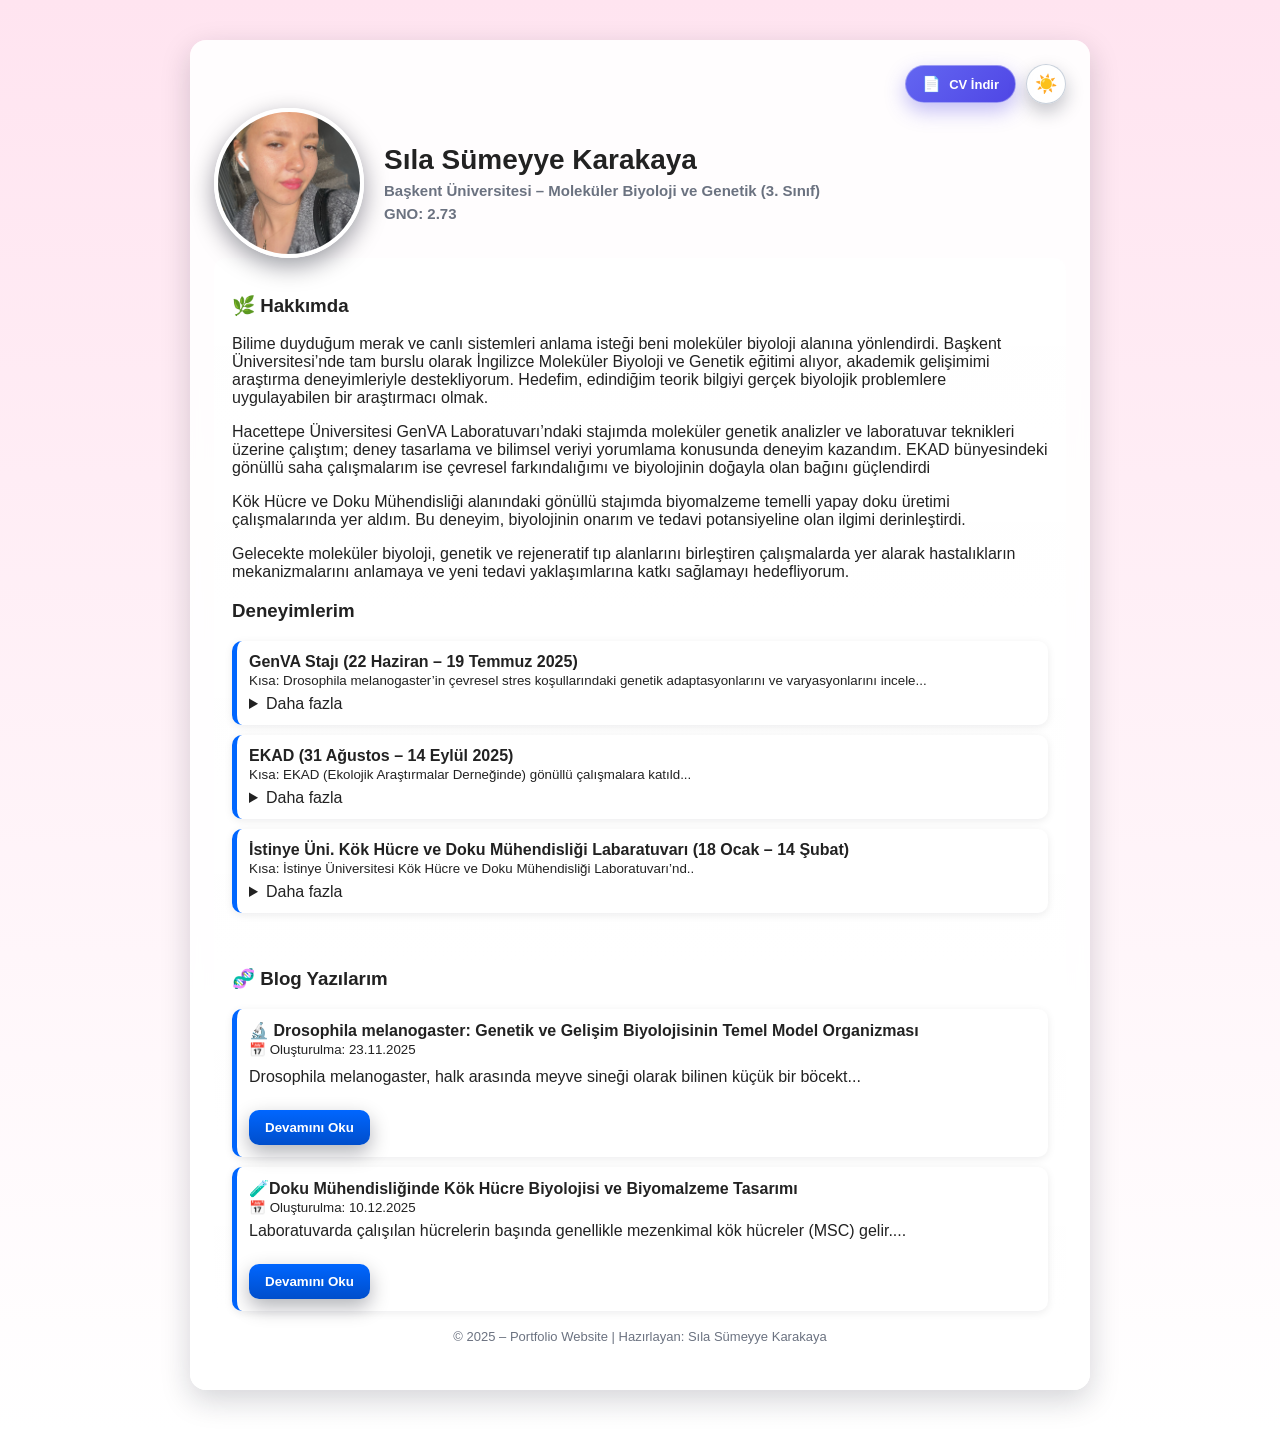
==== index.html @ f3afc077 "Update index.html" ====
<!DOCTYPE html>
<html lang="tr" data-theme="light">
<head>
    <meta charset="UTF-8">
    <meta name="viewport" content="width=device-width, initial-scale=1.0">
    <title>Sıla Sümeyye Karakaya</title>
    <style>
        :root{
            --card-bg: rgba(255,255,255,0.9);
            --accent: #0066ff;
            --muted: #6b7280;
            --text-color: #222222;
            --bg-gradient: linear-gradient(180deg, #ffe4f0, #ffffff);
        }

        :root[data-theme="dark"]{
            --card-bg: rgba(15,23,42,0.96);
            --accent: #38bdf8;
            --muted: #9ca3af;
            --text-color: #e5e7eb;
            --bg-gradient: radial-gradient(circle at top, #111827, #020617);
        }

        *{box-sizing:border-box}

        body {
            font-family: "Segoe UI", Roboto, Arial, sans-serif;
            background: var(--bg-gradient);
            margin: 0;
            padding: 40px 20px;
            color: var(--text-color);
            min-height:100vh;
            display:flex;
            align-items:center;
            justify-content:center;
            transition: background .35s ease, color .35s ease;
        }

        .container {
            width:100%;
            max-width:900px;
            margin: 0 auto;
            padding: 24px 24px 28px;
            background: var(--card-bg);
            border-radius: 16px;
            box-shadow: 0 10px 30px rgba(16,24,40,0.18);
            backdrop-filter: blur(6px);
            transition: background .35s ease, box-shadow .35s ease;
        }

        /* Üst bar (sağ üst CV + tema butonları) */
        .top-bar{
            display:flex;
            justify-content:flex-end;
            align-items:center;
            margin-bottom: 2px;
            gap: 10px;
        }

        .top-actions{
            display:flex;
            align-items:center;
            gap:10px;
        }

        .top-btn{
            display:inline-flex;
            align-items:center;
            gap:8px;
            padding: 9px 16px;
            border-radius: 999px;
            font-size: 13px;
            font-weight: 600;
            border: 1px solid rgba(255,255,255,0.4);
            text-decoration:none;
            color:#ffffff;
            background: linear-gradient(135deg, #6366f1, #4f46e5);
            box-shadow: 0 8px 20px rgba(79,70,229,0.35);
            backdrop-filter: blur(5px);
            cursor:pointer;
            transition: all .32s ease;
        }

        .top-btn span.icon{
            font-size: 15px;
        }

        .top-btn:hover{
            transform: translateY(-1px) scale(1.03);
            box-shadow: 0 12px 26px rgba(79,70,229,0.5);
        }

        .top-btn:active{
            transform: translateY(1px) scale(0.98);
            box-shadow: 0 4px 10px rgba(79,70,229,0.35);
        }

        /* Tema toggle butonu */
        .icon-btn{
            width:40px;
            height:40px;
            border-radius:999px;
            border:1px solid rgba(148,163,184,0.5);
            display:inline-flex;
            align-items:center;
            justify-content:center;
            background:rgba(255,255,255,0.7);
            backdrop-filter: blur(6px);
            cursor:pointer;
            position:relative;
            overflow:hidden;
            box-shadow: 0 8px 18px rgba(15,23,42,0.25);
            transition: all .3s ease;
        }

        :root[data-theme="dark"] .icon-btn{
            background:rgba(15,23,42,0.85);
            border-color: rgba(51,65,85,0.9);
            box-shadow: 0 10px 24px rgba(0,0,0,0.55);
        }

        .icon-btn .icon{
            position:absolute;
            font-size:18px;
            transition: all .35s ease;
        }

        .icon-btn .sun{
            opacity:1;
            transform: translateY(0);
        }

        .icon-btn .moon{
            opacity:0;
            transform: translateY(14px) scale(.8);
        }

        :root[data-theme="dark"] .icon-btn .sun{
            opacity:0;
            transform: translateY(-14px) scale(.8);
        }

        :root[data-theme="dark"] .icon-btn .moon{
            opacity:1;
            transform: translateY(0);
        }

        header{
            display:flex;
            gap:20px;
            align-items:center;
            margin-top: 4px;
        }

        .profile-img-wrap{
            display:flex;
            flex-direction:column;
            align-items:center;
            min-width:150px;
        }

        .profile-image {
            width:150px;
            height:150px;
            object-fit:cover;
            border-radius:50%;
            box-shadow: 0 8px 24px rgba(2,6,23,0.4);
            border:4px solid #fff;
        }

        h1{font-size:28px;margin:0}
        h2{font-size:15px;color:var(--muted);margin:6px 0 0}

        .info-grid{
            display:grid;
            grid-template-columns: 1fr 300px;
            gap:20px;
            margin-top:22px;
        }

        .info-box, .side {
            background: linear-gradient(180deg, rgba(255,255,255,0.6), rgba(255,255,255,0.85));
            border-radius:12px;
            padding:18px;
            transition: background .35s ease, box-shadow .35s ease;
        }

        :root[data-theme="dark"] .info-box,
        :root[data-theme="dark"] .side{
            background: linear-gradient(180deg, rgba(15,23,42,0.95), rgba(15,23,42,0.98));
            box-shadow: 0 16px 40px rgba(0,0,0,0.65);
        }

        .projects{margin-top:16px}

        .project{
            background:#fff;
            padding:12px;
            border-radius:10px;
            margin-bottom:10px;
            border-left:5px solid var(--accent);
            box-shadow:0 2px 8px rgba(2,6,23,0.08);
            transition: background .35s ease, box-shadow .35s ease, border-color .35s ease, transform .15s ease;
        }

        .project:hover{
            transform: translateY(-2px);
            box-shadow:0 4px 12px rgba(15,23,42,0.18);
        }

        :root[data-theme="dark"] .project{
            background:#020617;
            box-shadow:0 4px 18px rgba(0,0,0,0.7);
        }

        footer{
            text-align:center;
            font-size:13px;
            color:var(--muted);
            margin-top:18px;
        }

        /* Blog içerik kutusu */
        #blogContent,
        #blogContent2{
            background: #f8faff;
            padding: 10px;
            border-radius: 8px;
            font-size: 14px;
            line-height: 1.55;
            display: none;
        }

        :root[data-theme="dark"] #blogContent,
        :root[data-theme="dark"] #blogContent2{
            background:#020617;
        }

        .btn{
            background:linear-gradient(180deg,var(--accent),#004ecb);
            color:white;
            border:none;
            padding:10px 16px;
            border-radius:10px;
            cursor:pointer;
            font-weight:600;
            box-shadow:0 8px 20px rgba(2,6,23,0.3);
            transition: all .2s ease;
        }

        .btn:hover{
            transform: translateY(-1px);
            box-shadow:0 10px 24px rgba(2,6,23,0.4);
        }

        .btn:active{transform:translateY(1px)}

        /* Balon, modal ve konfeti CSS (mevcut) */
        .balloon-wrap{
            display:flex;
            flex-direction:column;
            align-items:center;
            gap:10px;
            padding:10px
        }

        .balloon{
            width:90px;
            height:120px;
            border-radius:50% 50% 50% 50% / 60% 60% 40% 40%;
            background: linear-gradient(180deg,#ff7bac 0%, #ff4f7c 60%);
            position:relative;
            display:flex;
            align-items:center;
            justify-content:center;
            transform-origin:50% 100%;
            transition: transform .25s ease, opacity .25s ease;
            box-shadow: 0 12px 30px rgba(255,75,110,0.3), inset 0 -8px 20px rgba(0,0,0,0.06);
        }

        .balloon::after{
            content:"";
            width:2px;
            height:40px;
            background:#7a6a6a;
            position:absolute;
            bottom:-40px;
            left:50%;
            transform:translateX(-50%);
        }

        .pop-burst{
            position:absolute;
            inset:0;
            display:flex;
            align-items:center;
            justify-content:center;
            pointer-events:none;
            opacity:0;
        }

        #confettiCanvas{
            position:fixed;
            left:0;
            top:0;
            width:100%;
            height:100%;
            pointer-events:none;
            z-index:70
        }

        .modal-backdrop{
            position:fixed;
            inset:0;
            background:rgba(2,6,23,0.45);
            display:none;
            align-items:center;
            justify-content:center;
            z-index:60
        }

        .modal{
            background:#fff;
            padding:22px;
            border-radius:12px;
            max-width:420px;
            text-align:center;
            box-shadow:0 30px 60px rgba(2,6,23,0.7);
        }

        :root[data-theme="dark"] .modal{
            background:#020617;
            color:#e5e7eb;
        }

        .close-btn{
            margin-top:14px;
            background:#eee;
            border:none;
            padding:10px 14px;
            border-radius:8px;
            cursor:pointer;
        }

        :root[data-theme="dark"] .close-btn{
            background:#111827;
            color:#e5e7eb;
        }

        @media (max-width:760px){
            .info-grid{grid-template-columns:1fr; }
            header{flex-direction:column;align-items:flex-start}
            .profile-img-wrap{flex-direction:row;gap:12px}
            .top-bar{
                justify-content:space-between;
            }
        }

        .modern-btn {
            display: inline-block;
            padding: 12px 22px;
            border-radius: 14px;
            font-weight: 600;
            font-size: 15px;
            text-decoration: none;
            color: white;
            cursor: pointer;
            transition: all .35s ease;
            background: linear-gradient(135deg, #ff4f7c, #ff8ab8);
            box-shadow: 0 8px 20px rgba(255, 75, 110, 0.3);
            backdrop-filter: blur(4px);
            border: 1px solid rgba(255,255,255,0.3);
        }

        .modern-btn:hover {
            transform: scale(1.07) translateY(-2px);
            box-shadow: 0 12px 30px rgba(255, 75, 110, 0.45);
            background: linear-gradient(135deg, #ffa2cc, #ff4f7c);
        }
        .modern-btn:active {
            transform: scale(0.98);
            box-shadow: 0 4px 8px rgba(255, 75, 110, 0.2);
        }

        /* Modern ve yumuşak detay metni için özel stil */
        .details-modern {
            font-family: 'Segoe UI', 'Roboto', 'Arial', sans-serif;
            font-size: 0.9em;
            color: #444;
            background: linear-gradient(90deg, #f8fafc 60%, #e0e7ef 100%);
            border-radius: 14px;
            padding: 18px 22px 16px 22px;
            margin-top: 2px;
            margin-bottom: 2px;
            box-shadow: 0 2px 12px rgba(0,0,0,0.06);
            letter-spacing: 0.01em;
            line-height: 1.7;
            transition: background .3s, color .3s;
        }
        :root[data-theme="dark"] .details-modern {
            background: linear-gradient(90deg, #23293a 60%, #1a1e29 100%);
            color: #e5e7eb;
            box-shadow: 0 2px 16px rgba(0,0,0,0.18);
        }
    </style>
</head>
<body>



<div class="container">
    <!-- Sağ üst CV + Dark Mode -->
    <div class="top-bar">
        <div class="top-actions">
            <a href="SilaSumeyyeKarakaya_CV_.pdf" class="top-btn" download>
    <span class="icon">📄</span>
    <span>CV İndir</span>
</a>
            <button id="themeToggle" class="icon-btn" aria-label="Tema değiştir">
                <span class="icon sun">☀️</span>
                <span class="icon moon">🌙</span>
            </button>
        </div>
    </div>

    <header>
        <div class="profile-img-wrap">
            <img src="deneme1.jpeg" alt="Profil Fotoğrafı" class="profile-image">
        </div>
        <div>
            <h1>Sıla Sümeyye Karakaya</h1>
            <h2>Başkent Üniversitesi – Moleküler Biyoloji ve Genetik (3. Sınıf)</h2>
             <h2>GNO: 2.73</h2>         
        </div>
    </header>


        <div class="info-box">
            <h3>🌿 Hakkımda </h3>
            <p> Bilime duyduğum merak ve canlı sistemleri anlama isteği beni moleküler biyoloji alanına yönlendirdi. Başkent Üniversitesi’nde tam burslu olarak İngilizce Moleküler Biyoloji ve Genetik eğitimi alıyor, akademik gelişimimi araştırma deneyimleriyle destekliyorum. Hedefim, edindiğim teorik bilgiyi gerçek biyolojik problemlere uygulayabilen bir araştırmacı olmak.</p>
            <p>Hacettepe Üniversitesi GenVA Laboratuvarı’ndaki stajımda moleküler genetik analizler ve laboratuvar teknikleri üzerine çalıştım; deney tasarlama ve bilimsel veriyi yorumlama konusunda deneyim kazandım. EKAD bünyesindeki gönüllü saha çalışmalarım ise çevresel farkındalığımı ve biyolojinin doğayla olan bağını güçlendirdi</p>
         <p>Kök Hücre ve Doku Mühendisliği alanındaki gönüllü stajımda biyomalzeme temelli yapay doku üretimi çalışmalarında yer aldım. Bu deneyim, biyolojinin onarım ve tedavi potansiyeline olan ilgimi derinleştirdi.</p>
         <p>Gelecekte moleküler biyoloji, genetik ve rejeneratif tıp alanlarını birleştiren çalışmalarda yer alarak hastalıkların mekanizmalarını anlamaya ve yeni tedavi yaklaşımlarına katkı sağlamayı hedefliyorum.</p>  
         <div class="projects">
                <h3> Deneyimlerim </h3>
                <div class="project">
                    <strong>GenVA Stajı (22 Haziran – 19 Temmuz 2025)</strong><br>
                    <small>Kısa: Drosophila melanogaster’in çevresel stres koşullarındaki genetik adaptasyonlarını ve varyasyonlarını incele...</small>
                    <details style="margin-top:6px">
                        <summary>Daha fazla</summary>
                        <div class="details-modern">
                        Hacettepe Üniversitesi Genetik Varyasyon ve Adaptasyon Laboratuvarı’nda, Doç. Dr. Banu Şebnem Önder’in yanında gönüllü staj yaptım. Bu süreçte Drosophila melanogaster’in kuraklık, açlık ve çeşitli çevresel stres koşulları altındaki genetik adaptasyonlarını ve varyasyonlarını inceleme fırsatı buldum. Gen ekspresyon aşamalarına katıldım; besi yeri hazırlama ve meyve sineklerinin çoğaltılması süreçlerinde aktif rol aldım. Ayrıca moleküler analizlere dahil olarak çeşitli PCR ve agaroz jel elektroforezi cihazlarını kullandım,elde edilen sonuçlar üzerine incelemeler yaparak araştırma süreçlerine katkı sağladım.
                        </div>
                    </details>
                </div>

                <div class="project">
                    <strong>EKAD (31 Ağustos – 14 Eylül 2025)</strong><br>
                    <small>Kısa: EKAD (Ekolojik Araştırmalar Derneğinde) gönüllü çalışmalara katıld...</small>
                    <details style="margin-top:6px">
                        <summary>Daha fazla</summary>
                        <div class="details-modern">
                        EKAD (Ekolojik Araştırmalar Derneğinde) gönüllü çalışmalara katıldım. Kentleşme, ışıklandırma, çevre kirliliği ve benzeri pek çok tehdit nedeniyle nesilleri tükenme tehlikesi altında olan caretta caretta türünü korumaya yönelik saha çalışmalarında yer aldım. Düzenli olarak arazilere çıkarak yuvaların tespit edilmesi ve belirlenen yuvaların korunmasına yönelik çalışmalara katıldık. Yavruların yuvadan çıkıp güvenli şekilde denize ulaşabilmesi için gerekli önlemleri aldık, tüm gözlemleri kayıt altına aldık ve kamp alanındaki çalışma düzenine uyum sağladık.
                        </div>
                    </details>
                </div>
                <div class="project">
                    <strong>İstinye Üni. Kök Hücre ve Doku Mühendisliği Labaratuvarı (18 Ocak – 14 Şubat)</strong><br>
                    <small>Kısa: İstinye Üniversitesi Kök Hücre ve Doku Mühendisliği Laboratuvarı’nd..</small>
                    <details style="margin-top:6px">
                        <summary>Daha fazla</summary>
                        <div class="details-modern">
                        İstinye Üniversitesi Kök Hücre ve Doku Mühendisliği Laboratuvarı’nda, Doç. Dr. Ayça Bal Öztürk’ün yanında gönüllü staj yaptım. Bu laboratuvarda kök hücreler kullanılarak biyo uyumlu malzemeler üretilmekte; hasarlı doku onarımı, yara iyileşmesi ve çeşitli biyomalzemelerin geliştirilmesi üzerine çalışmalar yürütülmektedir. Ben de kimyasal hesaplamalarla malzeme üretimi ve bu malzemelerin optimizasyonu süreçlerine katıldım, FTIR cihazı ile yapılan karakterizasyon çalışmalarına eşlik ettim. Elektrospinning cihazı kullanarak makro ve mikro boyutta, doku onarımı ve çeşitli kozmetik uygulamalarda kullanılabilecek ince liflerin üretiminde görev aldım. Ayrıca hücre kültürü aşamalarına ve aseptik tekniklerin uygulanmasına dahil oldum. 3D yazıcı ile hücre dışı matriksi taklit eden, yine biyo uyumlu üç boyutlu yapılar üretilmesi çalışmalarında da yer aldım.
                        </div>
                    </details>
                </div>
            </div>

            <!-- 📍 BLOG KISMI -->
            <div class="projects" style="margin-top:55px">
                <h3>🧬 Blog Yazılarım  </h3>

                <div class="project">
                    <strong>🔬 Drosophila melanogaster: Genetik ve Gelişim Biyolojisinin Temel Model Organizması</strong><br>
                    <small>📅 Oluşturulma: 23.11.2025</small>
                    <p style="margin-top:10px">
                         Drosophila melanogaster, halk arasında meyve sineği olarak bilinen küçük bir böcekt...
                    </p>

                    <!-- Gizli uzun içerik -->
                    <div id="blogContent2" style="margin-top:6px;">
                        <p>
                            <h2>Drosophila melanogaster (Meyve Sineği)</h2>

<p>
  Drosophila melanogaster, halk arasında meyve sineği olarak bilinen küçük bir böcektir. Ama biyoloji dünyasında yeri inanılmaz büyüktür. Modern genetiğin temelleri bu canlıyla atılmıştır çünkü hem genetiği basittir, yaklaşık 14.000 gen bulunur ki bu sayı insanda 20.000 civarındadır, hem de insanlarla şaşırtıcı derecede ortak biyolojik mekanizmalara sahiptir ve insan hastalık genlerinin yaklaşık %75’inin homologu Drosophila’da da vardır. En büyük avantajlarından biri de hızlı gelişimidir; yumurtadan larvaya, larvadan ise pupa ve erişkin formuna geçmesi 10 gün içinde tamamlanır ve çok hızlı ürer.
</p>

<h2>Kromozom Yapısı</h2>
<p>
  Drosophila’nın 4 çift kromozomu vardır: Bir çift cinsiyet kromozomu (X/Y) ve üç çift otozom kromozom. Bu sayı az gibi görünse de genetik analiz için büyük avantajdır çünkü karmaşıklık düşüktür.
</p>

<h2>Polytene Kromozomlar</h2>
<p>
  Drosophila’nın en ilginç genetik özelliklerinden biri polytene kromozomlardır. Larva dönemindeki tükürük bezlerinde bulunurlar. Bu kromozomlar defalarca DNA eşlenmesi geçirir ama hücre bölünmez, sonuçta dev bantlı kromozomlar oluşur. Bu bantlar mikroskopta görülebilir ve hangi genlerin aktif olduğu fiziksel olarak izlenebilir. Yani gen ekspresyonunu direkt kromozom üzerinde gözlemleyebiliriz.
</p>

<h2>Gözle Görülebilen Mutasyonlar ve Fenotipler</h2>
<p>
  Bu sineklerde mutasyonlar çoğu zaman gözle görülür fenotipler oluşturur. Göz rengi değişebilir, ki buna beyaz göz mutasyonu denir, kanatlar küçülebilir veya kıvrık olabilir ve vücut rengi koyulaşabilir. Bu görünür değişiklikler sayesinde genlerin nasıl aktarıldığı, baskın-çekinik ilişkiler ve crossing-over gibi olaylar net şekilde anlaşılmıştır.
</p>

<h2>Genetik Manipülasyon: GAL4–UAS Sistemi</h2>
<p>
  Drosophila’yı bu kadar güçlü yapan şey sadece doğal genetiği değil, üzerinde genetik manipülasyon yapmanın çok kolay olmasıdır. GAL4–UAS sistemi denen bir sistem araştırmacılara bir geni istediği dokuda, istediği zamanda çalıştırma imkânı verir. Bu, maya (yeast) kökenli yapay bir genetik araçtır. Sistem iki ayrı sinek hattı gerektirir. Tek başlarına bir şey yapmazlar, ama birleşince genler aktifleşir.
</p>
<p>
  Mantığı ise şu şekildedir: İlk sinek hattında GAL4 adlı bir transkripsiyon faktörü üretilir fakat her yerde değil, belirli bir dokuya özgü promotörün kontrolündedir. İkinci sinek hattında ise araştırmak istediğimiz gen bulunur ama bu genin önünde normal promotör yoktur, onun yerine UAS (Upstream Activating Sequence) vardır. UAS tek başına hiçbir şey yapamaz, sadece GAL4 proteini gelirse gen çalışır.
</p>
<p>
  Bu iki hat çaprazlanınca yavrularda iki sistem birleşir: GAL4 proteini üretilir, GAL4 gider UAS dizisine bağlanır, UAS’ın arkasındaki gen çalışmaya başlar AMA sadece GAL4’ün bulunduğu dokuda. Bu sayede sadece sinir hücrelerinde bir geni aktif edebilir, bağırsakta kanser modeli oluşturabiliriz yani insan hastalıklarını modellemede çok yararlıdır.
</p>

<h2>Embriyonik Gelişim ve Gen Kademeleri</h2>
<p>
  Drosophila embriyosu, bir organizmanın sıfırdan nasıl planlandığını anlamamızı sağlamıştır. Döllenmiş yumurta hücresi bölünmeye başlar ama ilk aşamada hücre zarları oluşmaz; çekirdekler ortak sitoplazmada bulunur. Bu sırada anne kökenli gen ürünleri embriyoda belirli bölgelerde yoğunlaşır ve vücudun ön arka ekseni belirlenir.
</p>
<p>
  Sonra gap genleri, pair-rule genleri, segment polarity genleri ve hox genleri kademeli şekilde devreye girer. Hox genleri sayesinde başlangıçta bacak çıkmaz, göğüs segmentinden kanat çıkar. İlginç olan ise hox genleri insanlarda da vardır ve benzer mantıkla çalışır.
</p>

<h2>Imaginal Disc ve Metamorfoz</h2>
<p>
  Larva dönemindeki sinek, erişkine hiç benzemez. Erişkin organların temeli, larvada bulunan imaginal disc adı verilen hücre gruplarıdır. Bunlar gelişmemiş doku taslaklarıdır. Metamorfoz sırasında yapılar, larvanın içindeki bu hücresel taslaklardan yeniden inşa edilir.
</p>

<h2>Sinir Sistemi Araştırmaları</h2>
<p>
  Drosophila aynı zamanda sinir sistemi araştırmalarına da katkı sağlamıştır. Örneğin period geni sirkadiyen ritmi kontrol eder. Bu gen bozulduğunda sineklerin uyku uyanıklık döngüsü değişir. Aynı tip biyolojik saat genleri insanlarda da vardır.
</p>

<h2>Doğal Popülasyonlarda Genetik Çeşitlilik</h2>
<p>
  Doğadaki meyve sineği popülasyonları genetik olarak çok çeşitlidir. Bu çeşitlilik single nucleotide polymorphism yani tek baz değişimleri, gen kopya sayısı değişimleri, transpozon hareketleri gibi mekanizmalarla oluşur. Araştırmacılar farklı doğal sinek hatlarını kullanarak hangi genetik farklılıkların hangi fenotiplere yol açtığını inceler. Bu, insanlardaki genetik hastalık duyarlılığı çalışmalarına çok benzer.
</p>

<h2>Evrimsel Adaptasyon (GenVA Laboratuvarı Bağlamı)</h2>
<p>
  GenVA laboratuvarının da incelediği evrimsel adaptasyonu anlamak için mükemmel bir modeldir.
</p>
<ul>
  <li>
    Soğuk bölgelerde yaşayan sinekler daha büyük olabilir ve hücre zarları farklı lipid yapısına sahip olabilir. Isı şoku proteinleri stres toleranslarını artırır.
  </li>
  <li>
    Farklı meyvelerde yaşayan türlerde sindirim ve detoksifikasyon genleri değişebilir. Bu, doğal seçilimin moleküler düzeyde izlenmesini sağlar.
  </li>
  <li>
    Bazı popülasyonlar kimyasallara karşı direnç geliştirir. Bu genellikle detoksifikasyon enzimlerini kodlayan genlerdeki mutasyonlardan kaynaklanır. Evrimin laboratuvar ölçeğinde gözlenebilir bir örneğidir.
  </li>
</ul>

<h2>Özet</h2>
<p>
  Özetlemek gerekirse drosophila bize şunları öğretmiştir: Genler organizmanın düzen ve konumunu nasıl belirler, hücreler organlara nasıl dönüşür, davranışın genetik temeli nedir, evrim moleküler düzeyde nasıl işler ve insan hastalıklarını anlamak için temel biyolojik yollar nasıl çalışır.
</p>
<p>
  Bu yüzden Drosophila, “basit böcek” değil, biyolojinin en güçlü deney sistemlerinden biridir.
</p>

                        </p>
                    </div>

                    <button id="toggleBlog2" class="btn" style="margin-top:8px;">Devamını Oku</button>
                </div>

                <div class="project">
                    <strong>🧪Doku Mühendisliğinde Kök Hücre Biyolojisi ve Biyomalzeme Tasarımı</strong><br>
                    <small>📅 Oluşturulma: 10.12.2025</small>
                    <p style="margin-top:6px">
                        Laboratuvarda çalışılan hücrelerin başında genellikle mezenkimal kök hücreler (MSC) gelir....
                    </p>
                    <div id="blogContent">
                        <h2>Doku Mühendisliği Laboratuvarının Temel Amacı</h2>
                    <p>
                    Bu laboratuvarın temel amacı, hasar görmüş dokuların yerini alabilecek ya da iyileşmesini hızlandırabilecek biyolojik olarak uyumlu yapay dokular geliştirmektir. Bunun için sadece hücre kültürü yapmak yetmez; hücrelerin yaşayabileceği, tutunabileceği ve doğru şekilde davranabileceği yapay ortamlar tasarlanır. Doku mühendisliğinin amacı, hücreleri, biyomalzemeleri ve biyolojik sinyalleri bir araya getirerek vücutta bulunan dokulara benzeyen sistemler üretmektir.
                    </p>

                    <h2>Mezenkimal Kök Hücreler (MSC)</h2>
                    <p>
                    Laboratuvarda çalışılan hücrelerin başında genellikle mezenkimal kök hücreler (MSC) gelir. Bu hücreler kemik iliği, yağ dokusu gibi kaynaklardan elde edilebilir ve en önemli özellikleri farklı hücre tiplerine dönüşebilme kapasiteleridir. Uygun sinyaller verildiğinde kemik hücresine, kıkırdak hücresine veya yağ hücresine dönüşebilirler. Bu laboratuvarda hücreleri sadece büyütmeyi değil, onların kaderini yönlendirmeyi öğrenirsin.
                    </p>
                    <p>
                    Hücre kültürü sırasında steril çalışma, hücre pasajlama, dondurma–çözme işlemleri ve hücre sayımı gibi temel ama çok kritik teknikler yoğun şekilde kullanılır.
                    </p>

                    <h2>Ekstrasellüler Matriks (ECM) ve Scaffold Yapılar</h2>
                    <p>
                    Hücreler vücutta boşlukta durmaz; etraflarında ekstrasellüler matriks (ECM) adı verilen destekleyici bir yapı vardır. Doku mühendisliğinde bu yapıyı taklit eden malzemelere <strong>scaffold (iskelet)</strong> denir. Laboratuvarda geliştirilen biyomalzemeler işte bu iskelet görevini görür.
                    </p>

                    <ul>
                    <li><strong>Doğal polimerler:</strong> Kolajen, jelatin, kitosan, ipek fibroin — hücreler tarafından daha kolay tanınır ve biyolojik olarak daha uyumludur.</li>
                    <li><strong>Sentetik polimerler:</strong> PCL, PLA — daha dayanıklıdır ve mekanik özellikleri ayarlanabilir.</li>
                    </ul>

                    <p>
                    Bazen bu iki tür malzeme birleştirilerek hem biyolojik hem mekanik olarak uygun yapılar elde edilir. Çünkü bir malzeme hücre davranışını doğrudan etkiler. Yani malzeme sadece pasif bir yüzey değil, hücreye “burada çoğal”, “burada farklılaş” gibi mesajlar veren aktif bir ortamdır.
                    </p>

                    <h2>Elektrospinning Tekniği</h2>
                    <p>
                    Laboratuvarda öne çıkan tekniklerden biri elektrospinningdir. Bu yöntemle nanometre veya mikrometre çapında çok ince lifler üretilir. Bu lifler bir araya gelerek doğal dokuların lifli yapısına benzeyen üç boyutlu ağlar oluşturur. Aslında bu yapı, hücrelerin vücutta yaşadığı doğal ECM’nin yapay bir kopyasıdır.
                    </p>
                    <p>
                    Elektrospinning sırasında polimer çözeltisi yüksek voltaj altında çekilir ve ince lifler halinde toplayıcı yüzeyde birikir. Voltaj, akış hızı, çözücü tipi ve ortam koşulları liflerin kalınlığını ve düzenini değiştirir.
                    </p>

                    <h2>PVA (Polyvinyl Alcohol)</h2>
                    <p>
                    PVA sentetik bir polimerdir ve özellikle yapıya mekanik dayanıklılık kazandırmak için kullanılır. Suda çözünebilen, biyouyumlu ve lif oluşturma kabiliyeti yüksek bir polimerdir. Elektrospinning ile çok ince lifler halinde üretilebilir ve hücrelerin tutunabileceği gözenekli bir ağ yapısı oluşturur.
                    </p>
                    <p>
                    En büyük avantajı doğal polimerlere göre daha dayanıklı ve kontrollü mekanik özelliklere sahip olmasıdır. Bu sayede yapay dokular dağılmaz ve hücreler için stabil bir ortam sağlanır. Ancak biyolojik olarak hücrelere güçlü sinyaller vermez. Bu yüzden genellikle biyolojik olarak aktif malzemelerle birlikte kullanılır.
                    </p>

                    <h2>GelMA (Gelatin Methacrylate)</h2>
                    <p>
                    GelMA, jelatinin kimyasal olarak modifiye edilmiş halidir. Jelatin kolajenden elde edilir ve kolajen vücuttaki en önemli ECM proteinlerinden biridir. Bu nedenle GelMA hücreler tarafından kolayca tanınır ve hücre tutunmasını destekleyen doğal bağlanma bölgeleri içerir.
                    </p>
                    <p>
                    Methacrylate ile modifiye edilmiş olması ona ışıkla çapraz bağlanabilme özelliği kazandırır. UV veya mavi ışık altında sertleşerek hidrojel formuna geçer. Böylece yumuşak, su içeriği yüksek ve doku benzeri bir ortam oluşur.
                    </p>
                    <p>
                    GelMA hücreler için ideal bir mikroçevre sunar ancak mekanik olarak zayıf olabilir. Bu yüzden PVA ile birlikte kullanılır: PVA yapıya güç verirken, GelMA hücrelere biyolojik ortam sağlar.
                    </p>

                    <h2>3D Biyobaskı (Bioprinting)</h2>
                    <p>
                    3D bioprinting, hücreleri düz yüzey yerine üç boyutlu yapılar içine yerleştiren ileri bir teknolojidir. Kullanılan maddelere biyomürekkep denir ve genellikle GelMA bazlıdır. Bu biyomürekkepler canlı hücre içerir ve katman katman yerleştirilerek gerçek dokuya benzeyen yapılar oluşturulur.
                    </p>
                    <p>
                    Bu teknoloji sayesinde yapay deri, kıkırdak dokusu ve tümör modelleri üretilebilir.
                    </p>

                    <h2>Hücre–Malzeme Etkileşimi Analizleri</h2>
                    <p>
                    Üretilen biyomalzeme üzerinde hücrelerin yaşayıp yaşamadığı, yayılıp çoğalıp çoğalmadığı incelenir. Bunun için:
                    </p>
                    <ul>
                    <li>Canlılık testleri</li>
                    <li>Floresan boyamalar</li>
                    <li>Mikroskop teknikleri</li>
                    </ul>

                    <p>
                    Aynı zamanda malzemenin gözenek yapısı, lif kalınlığı, mekanik dayanıklılığı ve biyobozunurluğu da analiz edilir. Üretmek yetmez, karakterize etmek gerekir.
                    </p>

                    <h2>Hastalık ve Hasar Modelleri</h2>
                    <p>
                    Yapay deri modelleri ile yara iyileşmesi incelenebilir veya tümör benzeri yapılar oluşturularak kanser araştırmaları yapılabilir. Bu modeller ilaçların gerçek dokuya daha yakın koşullarda test edilmesini sağlar. Bu yaklaşım translasyonel araştırma olarak adlandırılır.
                    </p>

                    <h2>2D’den 3D Doku Mantığına Geçiş</h2>
                    <p>
                    Bir doku sadece hücrelerden ibaret değildir; mekanik yapı, kimyasal sinyaller ve fiziksel çevre ile birlikte çalışır. Bu nedenle iki boyutlu kültürden üç boyutlu doku sistemlerine geçiş yapılır.
                    </p>

                    <h2>Genel Özet</h2>
                    <p>
                    Bu laboratuvar kök hücre biyolojisi, biyomalzeme bilimi, nanoteknoloji, elektrospinning, 3D biyobaskı ve doku modelleme gibi alanları birleştirir.
                    </p>

                    </div>
                    <button id="toggleBlog" class="btn" style="margin-top:8px;">Devamını Oku</button>
                </div>
            </div>
                        <footer>
                © 2025 – Portfolio Website | Hazırlayan: Sıla Sümeyye Karakaya
            </footer>
        </div>

<script>
    // 📌 BLOG AÇ / KAPAT
    const toggleBlog = document.getElementById('toggleBlog');
    const blogContent = document.getElementById('blogContent');
    const toggleBlog2 = document.getElementById('toggleBlog2');
    const blogContent2 = document.getElementById('blogContent2');

    toggleBlog2.addEventListener('click', () => {
        if (blogContent2.style.display === 'none' || blogContent2.style.display === '') {
            blogContent2.style.display = 'block';
            toggleBlog2.textContent = 'Kapat';
        } else {
            blogContent2.style.display = 'none';
            toggleBlog2.textContent = 'Devamını Oku';
        }
    });

    toggleBlog.addEventListener('click', () => {
        if (blogContent.style.display === 'none' || blogContent.style.display === '') {
            blogContent.style.display = 'block';
            toggleBlog.textContent = 'Kapat';
        } else {
            blogContent.style.display = 'none';
            toggleBlog.textContent = 'Devamını Oku';
        }
    });
    // 🌙 / ☀️ DARK MODE TOGGLE
    const themeToggle = document.getElementById('themeToggle');
    const root = document.documentElement;

    const storedTheme = localStorage.getItem('theme');
    if(storedTheme === 'dark'){
        root.setAttribute('data-theme','dark');
    }else{
        root.setAttribute('data-theme','light');
    }

    themeToggle.addEventListener('click', () => {
        const current = root.getAttribute('data-theme');
        const next = current === 'dark' ? 'light' : 'dark';
        root.setAttribute('data-theme', next);
        localStorage.setItem('theme', next);
    });
</script>
</body>
</html>
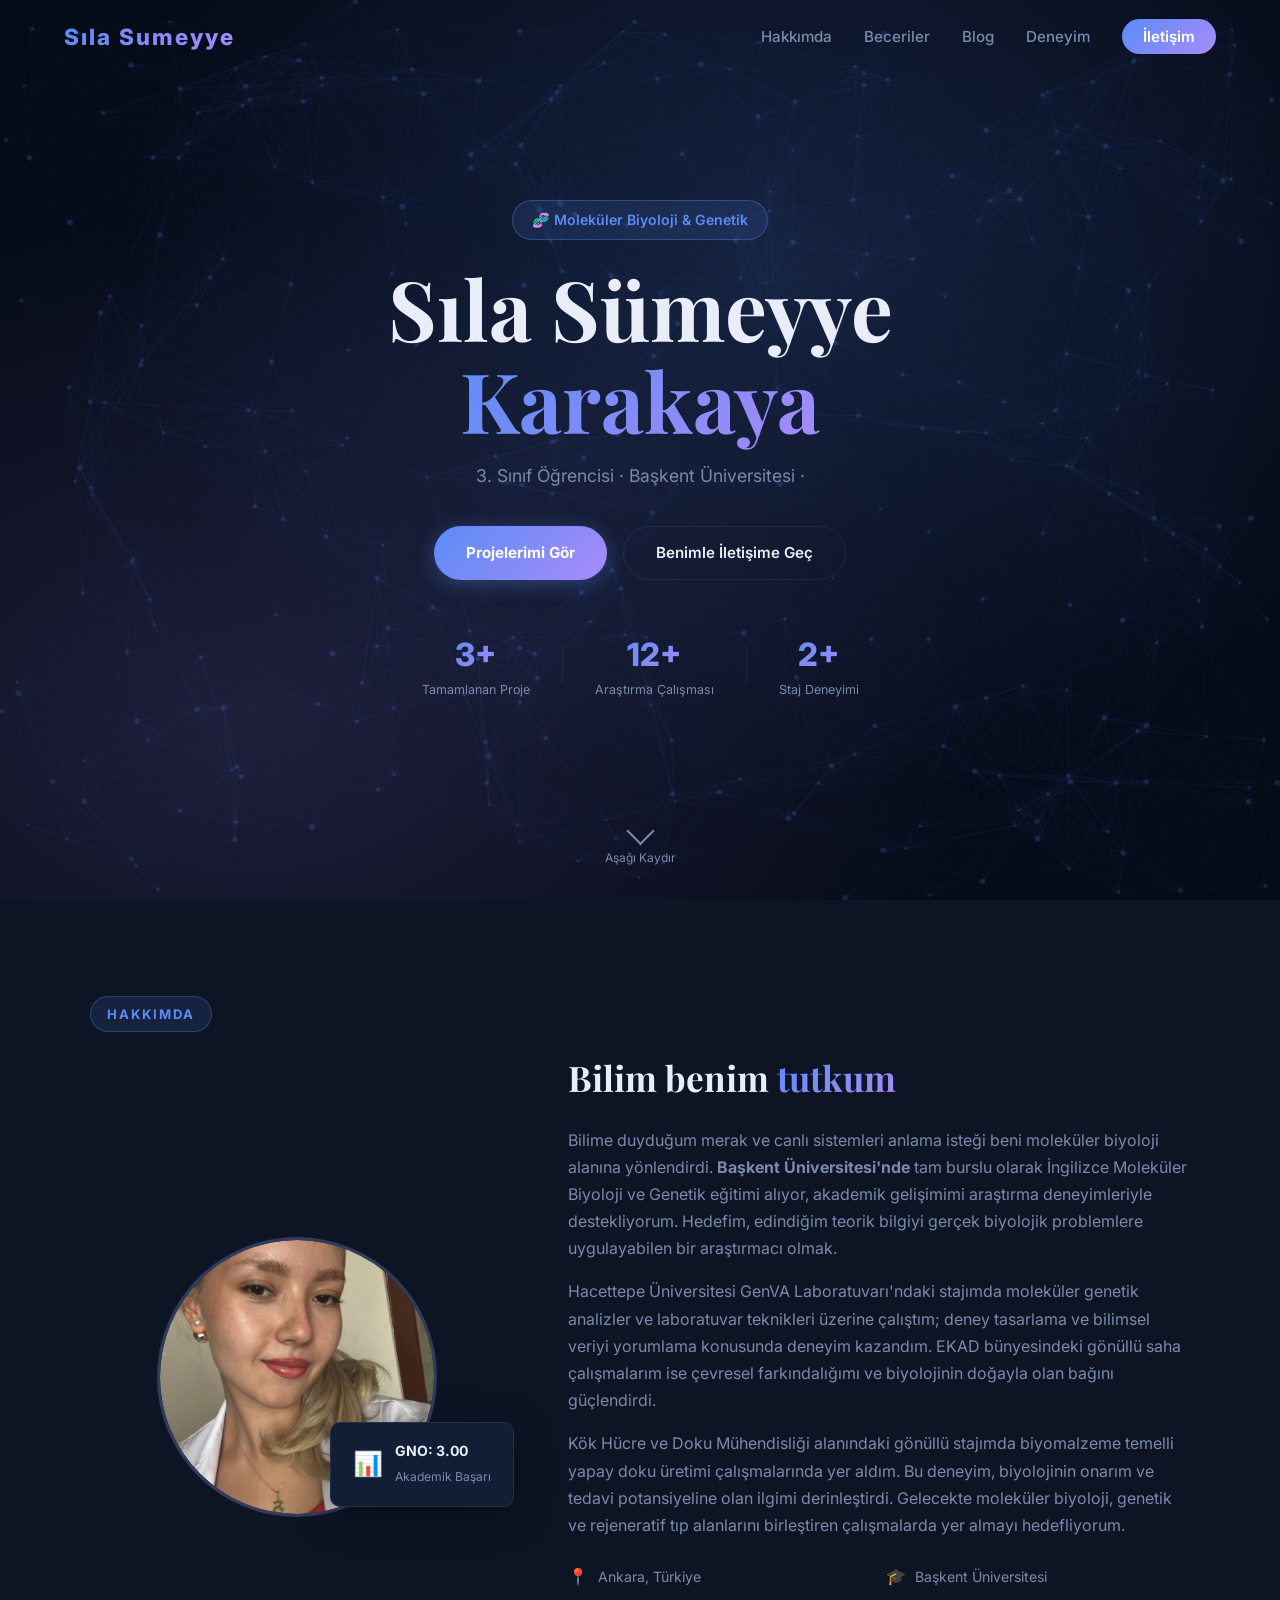
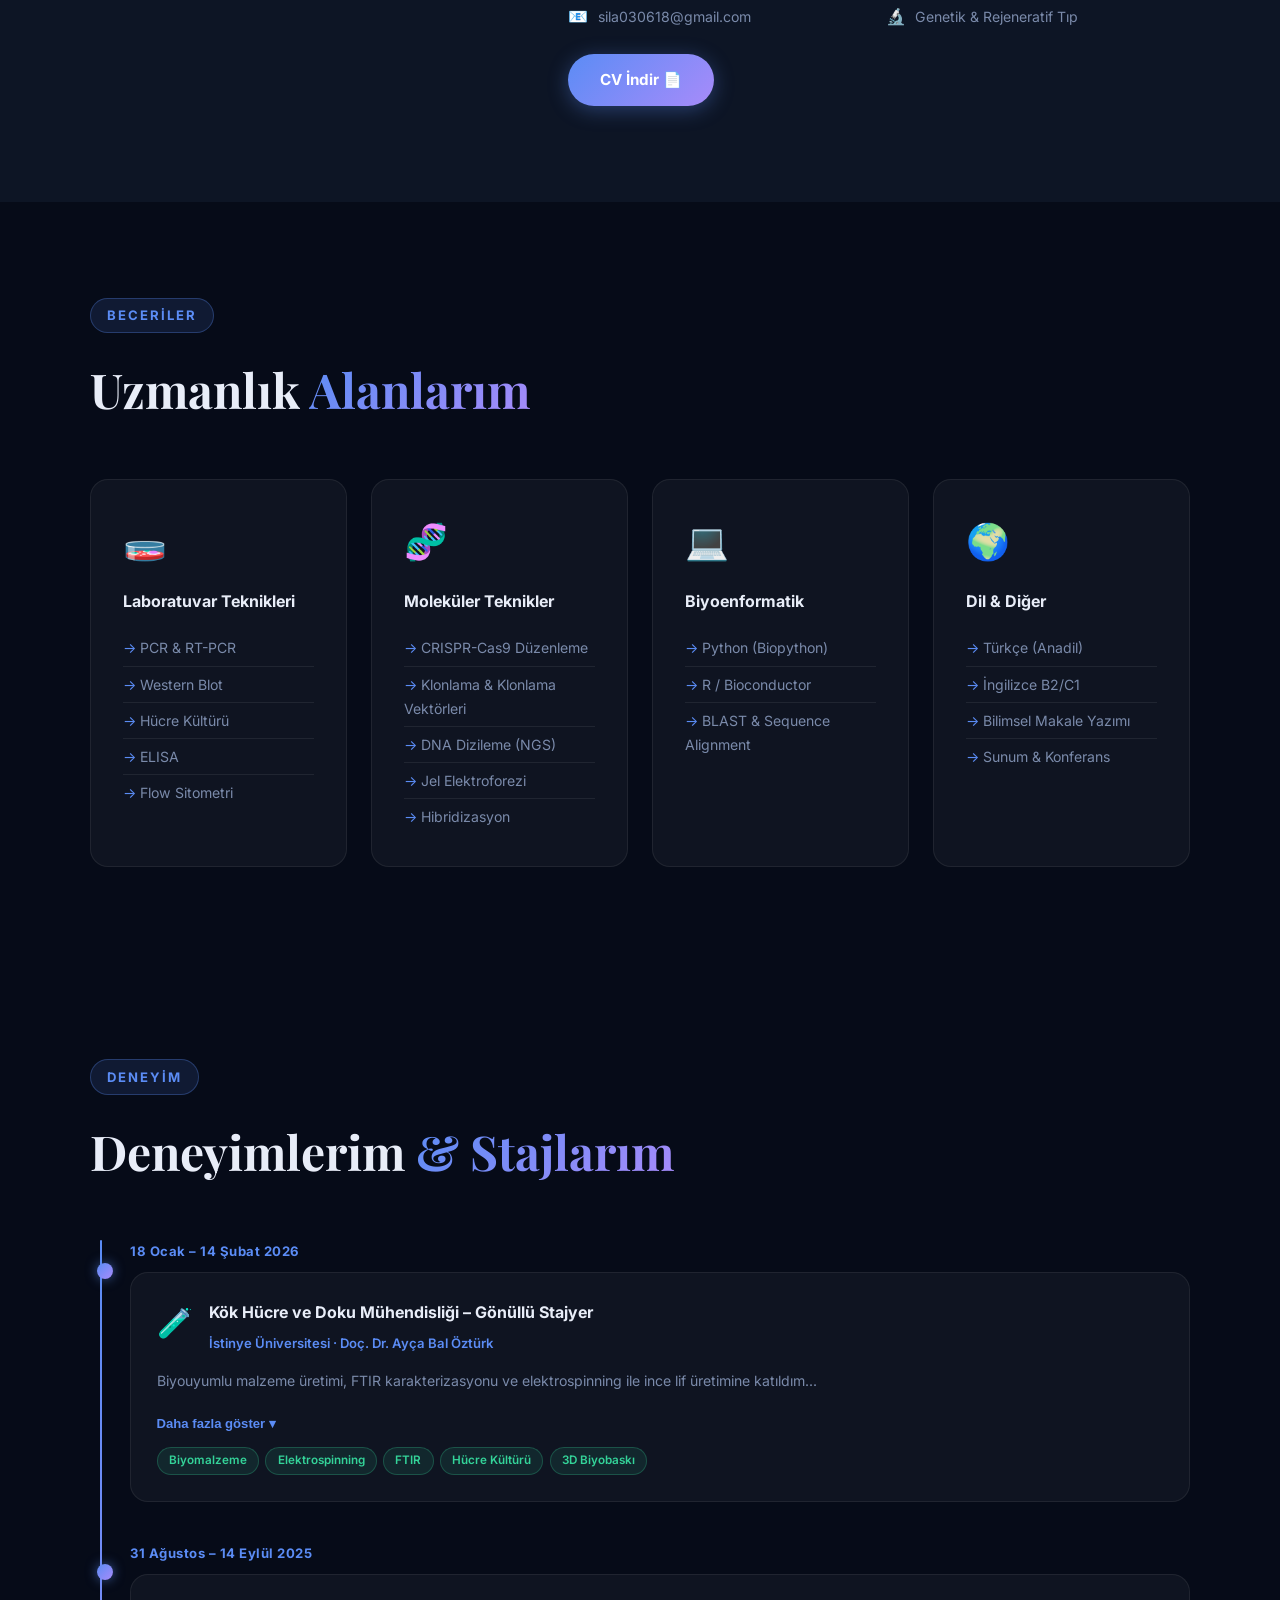
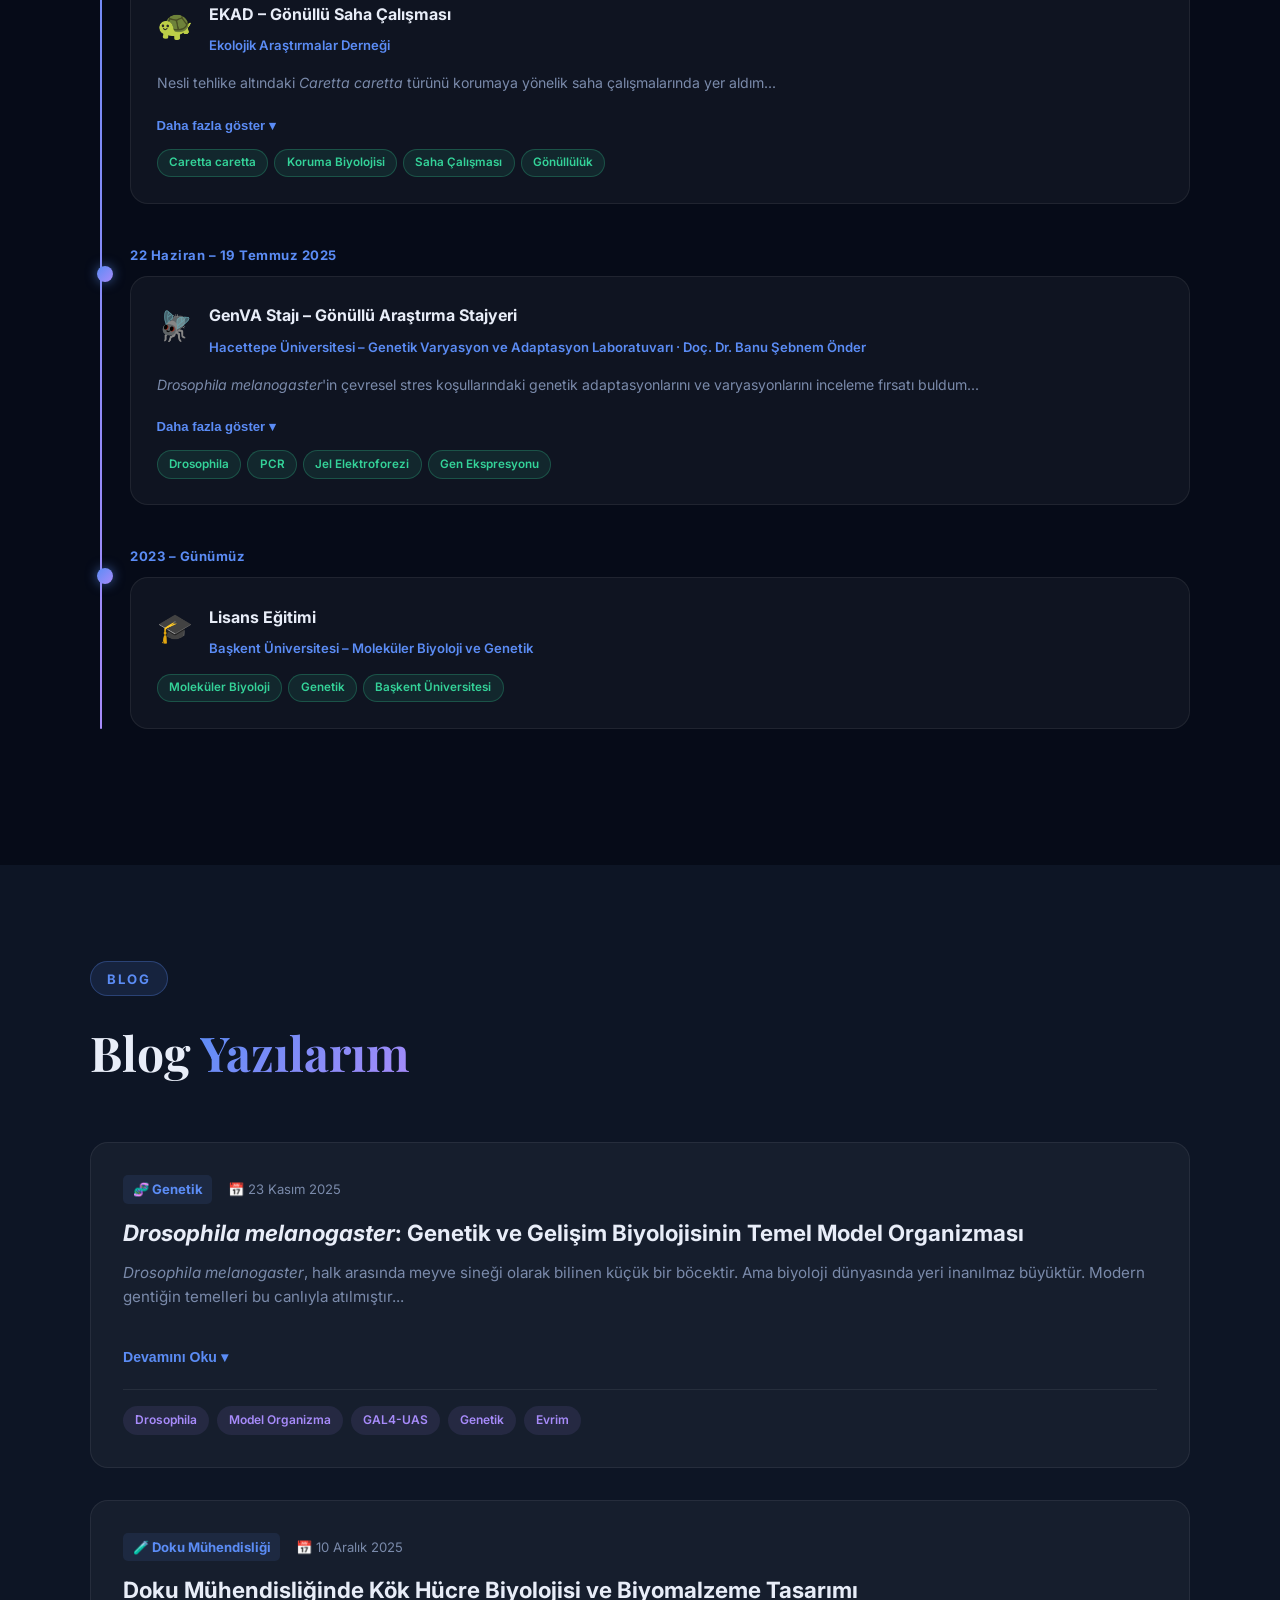
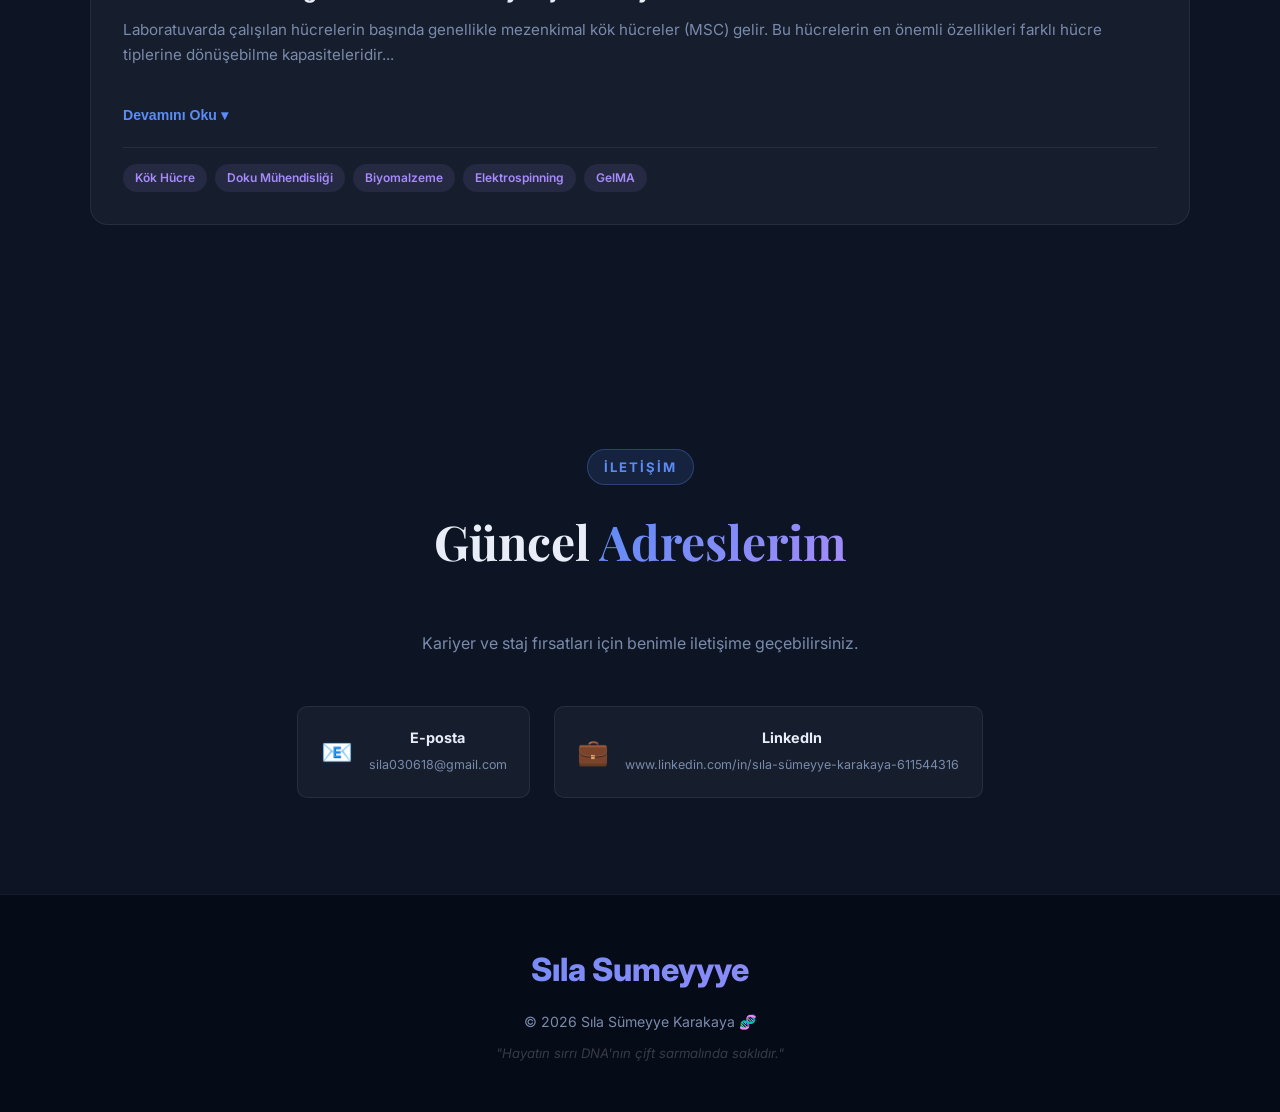
==== commit 244c4739: "Add files via upload" ====
--- a/index.html
+++ b/index.html
@@ -1,731 +1,595 @@
-<!DOCTYPE html>
-<html lang="tr" data-theme="light">
-<head>
-    <meta charset="UTF-8">
-    <meta name="viewport" content="width=device-width, initial-scale=1.0">
-    <title>Sıla Sümeyye Karakaya</title>
-    <style>
-        :root{
-            --card-bg: rgba(255,255,255,0.9);
-            --accent: #0066ff;
-            --muted: #6b7280;
-            --text-color: #222222;
-            --bg-gradient: linear-gradient(180deg, #ffe4f0, #ffffff);
-        }
-
-        :root[data-theme="dark"]{
-            --card-bg: rgba(15,23,42,0.96);
-            --accent: #38bdf8;
-            --muted: #9ca3af;
-            --text-color: #e5e7eb;
-            --bg-gradient: radial-gradient(circle at top, #111827, #020617);
-        }
-
-        *{box-sizing:border-box}
-
-        body {
-            font-family: "Segoe UI", Roboto, Arial, sans-serif;
-            background: var(--bg-gradient);
-            margin: 0;
-            padding: 40px 20px;
-            color: var(--text-color);
-            min-height:100vh;
-            display:flex;
-            align-items:center;
-            justify-content:center;
-            transition: background .35s ease, color .35s ease;
-        }
-
-        .container {
-            width:100%;
-            max-width:900px;
-            margin: 0 auto;
-            padding: 24px 24px 28px;
-            background: var(--card-bg);
-            border-radius: 16px;
-            box-shadow: 0 10px 30px rgba(16,24,40,0.18);
-            backdrop-filter: blur(6px);
-            transition: background .35s ease, box-shadow .35s ease;
-        }
-
-        /* Üst bar (sağ üst CV + tema butonları) */
-        .top-bar{
-            display:flex;
-            justify-content:flex-end;
-            align-items:center;
-            margin-bottom: 2px;
-            gap: 10px;
-        }
-
-        .top-actions{
-            display:flex;
-            align-items:center;
-            gap:10px;
-        }
-
-        .top-btn{
-            display:inline-flex;
-            align-items:center;
-            gap:8px;
-            padding: 9px 16px;
-            border-radius: 999px;
-            font-size: 13px;
-            font-weight: 600;
-            border: 1px solid rgba(255,255,255,0.4);
-            text-decoration:none;
-            color:#ffffff;
-            background: linear-gradient(135deg, #6366f1, #4f46e5);
-            box-shadow: 0 8px 20px rgba(79,70,229,0.35);
-            backdrop-filter: blur(5px);
-            cursor:pointer;
-            transition: all .32s ease;
-        }
-
-        .top-btn span.icon{
-            font-size: 15px;
-        }
-
-        .top-btn:hover{
-            transform: translateY(-1px) scale(1.03);
-            box-shadow: 0 12px 26px rgba(79,70,229,0.5);
-        }
-
-        .top-btn:active{
-            transform: translateY(1px) scale(0.98);
-            box-shadow: 0 4px 10px rgba(79,70,229,0.35);
-        }
-
-        /* Tema toggle butonu */
-        .icon-btn{
-            width:40px;
-            height:40px;
-            border-radius:999px;
-            border:1px solid rgba(148,163,184,0.5);
-            display:inline-flex;
-            align-items:center;
-            justify-content:center;
-            background:rgba(255,255,255,0.7);
-            backdrop-filter: blur(6px);
-            cursor:pointer;
-            position:relative;
-            overflow:hidden;
-            box-shadow: 0 8px 18px rgba(15,23,42,0.25);
-            transition: all .3s ease;
-        }
-
-        :root[data-theme="dark"] .icon-btn{
-            background:rgba(15,23,42,0.85);
-            border-color: rgba(51,65,85,0.9);
-            box-shadow: 0 10px 24px rgba(0,0,0,0.55);
-        }
-
-        .icon-btn .icon{
-            position:absolute;
-            font-size:18px;
-            transition: all .35s ease;
-        }
-
-        .icon-btn .sun{
-            opacity:1;
-            transform: translateY(0);
-        }
-
-        .icon-btn .moon{
-            opacity:0;
-            transform: translateY(14px) scale(.8);
-        }
-
-        :root[data-theme="dark"] .icon-btn .sun{
-            opacity:0;
-            transform: translateY(-14px) scale(.8);
-        }
-
-        :root[data-theme="dark"] .icon-btn .moon{
-            opacity:1;
-            transform: translateY(0);
-        }
-
-        header{
-            display:flex;
-            gap:20px;
-            align-items:center;
-            margin-top: 4px;
-        }
-
-        .profile-img-wrap{
-            display:flex;
-            flex-direction:column;
-            align-items:center;
-            min-width:150px;
-        }
-
-        .profile-image {
-            width:150px;
-            height:150px;
-            object-fit:cover;
-            border-radius:50%;
-            box-shadow: 0 8px 24px rgba(2,6,23,0.4);
-            border:4px solid #fff;
-        }
-
-        h1{font-size:28px;margin:0}
-        h2{font-size:15px;color:var(--muted);margin:6px 0 0}
-
-        .info-grid{
-            display:grid;
-            grid-template-columns: 1fr 300px;
-            gap:20px;
-            margin-top:22px;
-        }
-
-        .info-box, .side {
-            background: linear-gradient(180deg, rgba(255,255,255,0.6), rgba(255,255,255,0.85));
-            border-radius:12px;
-            padding:18px;
-            transition: background .35s ease, box-shadow .35s ease;
-        }
-
-        :root[data-theme="dark"] .info-box,
-        :root[data-theme="dark"] .side{
-            background: linear-gradient(180deg, rgba(15,23,42,0.95), rgba(15,23,42,0.98));
-            box-shadow: 0 16px 40px rgba(0,0,0,0.65);
-        }
-
-        .projects{margin-top:16px}
-
-        .project{
-            background:#fff;
-            padding:12px;
-            border-radius:10px;
-            margin-bottom:10px;
-            border-left:5px solid var(--accent);
-            box-shadow:0 2px 8px rgba(2,6,23,0.08);
-            transition: background .35s ease, box-shadow .35s ease, border-color .35s ease, transform .15s ease;
-        }
-
-        .project:hover{
-            transform: translateY(-2px);
-            box-shadow:0 4px 12px rgba(15,23,42,0.18);
-        }
-
-        :root[data-theme="dark"] .project{
-            background:#020617;
-            box-shadow:0 4px 18px rgba(0,0,0,0.7);
-        }
-
-        footer{
-            text-align:center;
-            font-size:13px;
-            color:var(--muted);
-            margin-top:18px;
-        }
-
-        /* Blog içerik kutusu */
-        #blogContent,
-        #blogContent2{
-            background: #f8faff;
-            padding: 10px;
-            border-radius: 8px;
-            font-size: 14px;
-            line-height: 1.55;
-            display: none;
-        }
-
-        :root[data-theme="dark"] #blogContent,
-        :root[data-theme="dark"] #blogContent2{
-            background:#020617;
-        }
-
-        .btn{
-            background:linear-gradient(180deg,var(--accent),#004ecb);
-            color:white;
-            border:none;
-            padding:10px 16px;
-            border-radius:10px;
-            cursor:pointer;
-            font-weight:600;
-            box-shadow:0 8px 20px rgba(2,6,23,0.3);
-            transition: all .2s ease;
-        }
-
-        .btn:hover{
-            transform: translateY(-1px);
-            box-shadow:0 10px 24px rgba(2,6,23,0.4);
-        }
-
-        .btn:active{transform:translateY(1px)}
-
-        /* Balon, modal ve konfeti CSS (mevcut) */
-        .balloon-wrap{
-            display:flex;
-            flex-direction:column;
-            align-items:center;
-            gap:10px;
-            padding:10px
-        }
-
-        .balloon{
-            width:90px;
-            height:120px;
-            border-radius:50% 50% 50% 50% / 60% 60% 40% 40%;
-            background: linear-gradient(180deg,#ff7bac 0%, #ff4f7c 60%);
-            position:relative;
-            display:flex;
-            align-items:center;
-            justify-content:center;
-            transform-origin:50% 100%;
-            transition: transform .25s ease, opacity .25s ease;
-            box-shadow: 0 12px 30px rgba(255,75,110,0.3), inset 0 -8px 20px rgba(0,0,0,0.06);
-        }
-
-        .balloon::after{
-            content:"";
-            width:2px;
-            height:40px;
-            background:#7a6a6a;
-            position:absolute;
-            bottom:-40px;
-            left:50%;
-            transform:translateX(-50%);
-        }
-
-        .pop-burst{
-            position:absolute;
-            inset:0;
-            display:flex;
-            align-items:center;
-            justify-content:center;
-            pointer-events:none;
-            opacity:0;
-        }
-
-        #confettiCanvas{
-            position:fixed;
-            left:0;
-            top:0;
-            width:100%;
-            height:100%;
-            pointer-events:none;
-            z-index:70
-        }
-
-        .modal-backdrop{
-            position:fixed;
-            inset:0;
-            background:rgba(2,6,23,0.45);
-            display:none;
-            align-items:center;
-            justify-content:center;
-            z-index:60
-        }
-
-        .modal{
-            background:#fff;
-            padding:22px;
-            border-radius:12px;
-            max-width:420px;
-            text-align:center;
-            box-shadow:0 30px 60px rgba(2,6,23,0.7);
-        }
-
-        :root[data-theme="dark"] .modal{
-            background:#020617;
-            color:#e5e7eb;
-        }
-
-        .close-btn{
-            margin-top:14px;
-            background:#eee;
-            border:none;
-            padding:10px 14px;
-            border-radius:8px;
-            cursor:pointer;
-        }
-
-        :root[data-theme="dark"] .close-btn{
-            background:#111827;
-            color:#e5e7eb;
-        }
-
-        @media (max-width:760px){
-            .info-grid{grid-template-columns:1fr; }
-            header{flex-direction:column;align-items:flex-start}
-            .profile-img-wrap{flex-direction:row;gap:12px}
-            .top-bar{
-                justify-content:space-between;
-            }
-        }
-
-        .modern-btn {
-            display: inline-block;
-            padding: 12px 22px;
-            border-radius: 14px;
-            font-weight: 600;
-            font-size: 15px;
-            text-decoration: none;
-            color: white;
-            cursor: pointer;
-            transition: all .35s ease;
-            background: linear-gradient(135deg, #ff4f7c, #ff8ab8);
-            box-shadow: 0 8px 20px rgba(255, 75, 110, 0.3);
-            backdrop-filter: blur(4px);
-            border: 1px solid rgba(255,255,255,0.3);
-        }
-
-        .modern-btn:hover {
-            transform: scale(1.07) translateY(-2px);
-            box-shadow: 0 12px 30px rgba(255, 75, 110, 0.45);
-            background: linear-gradient(135deg, #ffa2cc, #ff4f7c);
-        }
-        .modern-btn:active {
-            transform: scale(0.98);
-            box-shadow: 0 4px 8px rgba(255, 75, 110, 0.2);
-        }
-
-        /* Modern ve yumuşak detay metni için özel stil */
-        .details-modern {
-            font-family: 'Segoe UI', 'Roboto', 'Arial', sans-serif;
-            font-size: 0.9em;
-            color: #444;
-            background: linear-gradient(90deg, #f8fafc 60%, #e0e7ef 100%);
-            border-radius: 14px;
-            padding: 18px 22px 16px 22px;
-            margin-top: 2px;
-            margin-bottom: 2px;
-            box-shadow: 0 2px 12px rgba(0,0,0,0.06);
-            letter-spacing: 0.01em;
-            line-height: 1.7;
-            transition: background .3s, color .3s;
-        }
-        :root[data-theme="dark"] .details-modern {
-            background: linear-gradient(90deg, #23293a 60%, #1a1e29 100%);
-            color: #e5e7eb;
-            box-shadow: 0 2px 16px rgba(0,0,0,0.18);
-        }
-    </style>
-</head>
-<body>
-
-
-
-<div class="container">
-    <!-- Sağ üst CV + Dark Mode -->
-    <div class="top-bar">
-        <div class="top-actions">
-            <a href="SilaSumeyyeKarakaya_CV_.pdf" class="top-btn" download>
-    <span class="icon">📄</span>
-    <span>CV İndir</span>
-</a>
-            <button id="themeToggle" class="icon-btn" aria-label="Tema değiştir">
-                <span class="icon sun">☀️</span>
-                <span class="icon moon">🌙</span>
-            </button>
-        </div>
-    </div>
-
-    <header>
-        <div class="profile-img-wrap">
-            <img src="deneme1.jpeg" alt="Profil Fotoğrafı" class="profile-image">
-        </div>
-        <div>
-            <h1>Sıla Sümeyye Karakaya</h1>
-            <h2>Başkent Üniversitesi – Moleküler Biyoloji ve Genetik (3. Sınıf)</h2>
-             <h2>GNO: 2.73</h2>         
-        </div>
-    </header>
-
-
-        <div class="info-box">
-            <h3>🌿 Hakkımda </h3>
-            <p> Bilime duyduğum merak ve canlı sistemleri anlama isteği beni moleküler biyoloji alanına yönlendirdi. Başkent Üniversitesi’nde tam burslu olarak İngilizce Moleküler Biyoloji ve Genetik eğitimi alıyor, akademik gelişimimi araştırma deneyimleriyle destekliyorum. Hedefim, edindiğim teorik bilgiyi gerçek biyolojik problemlere uygulayabilen bir araştırmacı olmak.</p>
-            <p>Hacettepe Üniversitesi GenVA Laboratuvarı’ndaki stajımda moleküler genetik analizler ve laboratuvar teknikleri üzerine çalıştım; deney tasarlama ve bilimsel veriyi yorumlama konusunda deneyim kazandım. EKAD bünyesindeki gönüllü saha çalışmalarım ise çevresel farkındalığımı ve biyolojinin doğayla olan bağını güçlendirdi</p>
-         <p>Kök Hücre ve Doku Mühendisliği alanındaki gönüllü stajımda biyomalzeme temelli yapay doku üretimi çalışmalarında yer aldım. Bu deneyim, biyolojinin onarım ve tedavi potansiyeline olan ilgimi derinleştirdi.</p>
-         <p>Gelecekte moleküler biyoloji, genetik ve rejeneratif tıp alanlarını birleştiren çalışmalarda yer alarak hastalıkların mekanizmalarını anlamaya ve yeni tedavi yaklaşımlarına katkı sağlamayı hedefliyorum.</p>  
-         <div class="projects">
-                <h3> Deneyimlerim </h3>
-                <div class="project">
-                    <strong>GenVA Stajı (22 Haziran – 19 Temmuz 2025)</strong><br>
-                    <small>Kısa: Drosophila melanogaster’in çevresel stres koşullarındaki genetik adaptasyonlarını ve varyasyonlarını incele...</small>
-                    <details style="margin-top:6px">
-                        <summary>Daha fazla</summary>
-                        <div class="details-modern">
-                        Hacettepe Üniversitesi Genetik Varyasyon ve Adaptasyon Laboratuvarı’nda, Doç. Dr. Banu Şebnem Önder’in yanında gönüllü staj yaptım. Bu süreçte Drosophila melanogaster’in kuraklık, açlık ve çeşitli çevresel stres koşulları altındaki genetik adaptasyonlarını ve varyasyonlarını inceleme fırsatı buldum. Gen ekspresyon aşamalarına katıldım; besi yeri hazırlama ve meyve sineklerinin çoğaltılması süreçlerinde aktif rol aldım. Ayrıca moleküler analizlere dahil olarak çeşitli PCR ve agaroz jel elektroforezi cihazlarını kullandım,elde edilen sonuçlar üzerine incelemeler yaparak araştırma süreçlerine katkı sağladım.
-                        </div>
-                    </details>
-                </div>
-
-                <div class="project">
-                    <strong>EKAD (31 Ağustos – 14 Eylül 2025)</strong><br>
-                    <small>Kısa: EKAD (Ekolojik Araştırmalar Derneğinde) gönüllü çalışmalara katıld...</small>
-                    <details style="margin-top:6px">
-                        <summary>Daha fazla</summary>
-                        <div class="details-modern">
-                        EKAD (Ekolojik Araştırmalar Derneğinde) gönüllü çalışmalara katıldım. Kentleşme, ışıklandırma, çevre kirliliği ve benzeri pek çok tehdit nedeniyle nesilleri tükenme tehlikesi altında olan caretta caretta türünü korumaya yönelik saha çalışmalarında yer aldım. Düzenli olarak arazilere çıkarak yuvaların tespit edilmesi ve belirlenen yuvaların korunmasına yönelik çalışmalara katıldık. Yavruların yuvadan çıkıp güvenli şekilde denize ulaşabilmesi için gerekli önlemleri aldık, tüm gözlemleri kayıt altına aldık ve kamp alanındaki çalışma düzenine uyum sağladık.
-                        </div>
-                    </details>
-                </div>
-                <div class="project">
-                    <strong>İstinye Üni. Kök Hücre ve Doku Mühendisliği Labaratuvarı (18 Ocak – 14 Şubat)</strong><br>
-                    <small>Kısa: İstinye Üniversitesi Kök Hücre ve Doku Mühendisliği Laboratuvarı’nd..</small>
-                    <details style="margin-top:6px">
-                        <summary>Daha fazla</summary>
-                        <div class="details-modern">
-                        İstinye Üniversitesi Kök Hücre ve Doku Mühendisliği Laboratuvarı’nda, Doç. Dr. Ayça Bal Öztürk’ün yanında gönüllü staj yaptım. Bu laboratuvarda kök hücreler kullanılarak biyo uyumlu malzemeler üretilmekte; hasarlı doku onarımı, yara iyileşmesi ve çeşitli biyomalzemelerin geliştirilmesi üzerine çalışmalar yürütülmektedir. Ben de kimyasal hesaplamalarla malzeme üretimi ve bu malzemelerin optimizasyonu süreçlerine katıldım, FTIR cihazı ile yapılan karakterizasyon çalışmalarına eşlik ettim. Elektrospinning cihazı kullanarak makro ve mikro boyutta, doku onarımı ve çeşitli kozmetik uygulamalarda kullanılabilecek ince liflerin üretiminde görev aldım. Ayrıca hücre kültürü aşamalarına ve aseptik tekniklerin uygulanmasına dahil oldum. 3D yazıcı ile hücre dışı matriksi taklit eden, yine biyo uyumlu üç boyutlu yapılar üretilmesi çalışmalarında da yer aldım.
-                        </div>
-                    </details>
-                </div>
-            </div>
-
-            <!-- 📍 BLOG KISMI -->
-            <div class="projects" style="margin-top:55px">
-                <h3>🧬 Blog Yazılarım  </h3>
-
-                <div class="project">
-                    <strong>🔬 Drosophila melanogaster: Genetik ve Gelişim Biyolojisinin Temel Model Organizması</strong><br>
-                    <small>📅 Oluşturulma: 23.11.2025</small>
-                    <p style="margin-top:10px">
-                         Drosophila melanogaster, halk arasında meyve sineği olarak bilinen küçük bir böcekt...
-                    </p>
-
-                    <!-- Gizli uzun içerik -->
-                    <div id="blogContent2" style="margin-top:6px;">
-                        <p>
-                            <h2>Drosophila melanogaster (Meyve Sineği)</h2>
-
-<p>
-  Drosophila melanogaster, halk arasında meyve sineği olarak bilinen küçük bir böcektir. Ama biyoloji dünyasında yeri inanılmaz büyüktür. Modern genetiğin temelleri bu canlıyla atılmıştır çünkü hem genetiği basittir, yaklaşık 14.000 gen bulunur ki bu sayı insanda 20.000 civarındadır, hem de insanlarla şaşırtıcı derecede ortak biyolojik mekanizmalara sahiptir ve insan hastalık genlerinin yaklaşık %75’inin homologu Drosophila’da da vardır. En büyük avantajlarından biri de hızlı gelişimidir; yumurtadan larvaya, larvadan ise pupa ve erişkin formuna geçmesi 10 gün içinde tamamlanır ve çok hızlı ürer.
-</p>
-
-<h2>Kromozom Yapısı</h2>
-<p>
-  Drosophila’nın 4 çift kromozomu vardır: Bir çift cinsiyet kromozomu (X/Y) ve üç çift otozom kromozom. Bu sayı az gibi görünse de genetik analiz için büyük avantajdır çünkü karmaşıklık düşüktür.
-</p>
-
-<h2>Polytene Kromozomlar</h2>
-<p>
-  Drosophila’nın en ilginç genetik özelliklerinden biri polytene kromozomlardır. Larva dönemindeki tükürük bezlerinde bulunurlar. Bu kromozomlar defalarca DNA eşlenmesi geçirir ama hücre bölünmez, sonuçta dev bantlı kromozomlar oluşur. Bu bantlar mikroskopta görülebilir ve hangi genlerin aktif olduğu fiziksel olarak izlenebilir. Yani gen ekspresyonunu direkt kromozom üzerinde gözlemleyebiliriz.
-</p>
-
-<h2>Gözle Görülebilen Mutasyonlar ve Fenotipler</h2>
-<p>
-  Bu sineklerde mutasyonlar çoğu zaman gözle görülür fenotipler oluşturur. Göz rengi değişebilir, ki buna beyaz göz mutasyonu denir, kanatlar küçülebilir veya kıvrık olabilir ve vücut rengi koyulaşabilir. Bu görünür değişiklikler sayesinde genlerin nasıl aktarıldığı, baskın-çekinik ilişkiler ve crossing-over gibi olaylar net şekilde anlaşılmıştır.
-</p>
-
-<h2>Genetik Manipülasyon: GAL4–UAS Sistemi</h2>
-<p>
-  Drosophila’yı bu kadar güçlü yapan şey sadece doğal genetiği değil, üzerinde genetik manipülasyon yapmanın çok kolay olmasıdır. GAL4–UAS sistemi denen bir sistem araştırmacılara bir geni istediği dokuda, istediği zamanda çalıştırma imkânı verir. Bu, maya (yeast) kökenli yapay bir genetik araçtır. Sistem iki ayrı sinek hattı gerektirir. Tek başlarına bir şey yapmazlar, ama birleşince genler aktifleşir.
-</p>
-<p>
-  Mantığı ise şu şekildedir: İlk sinek hattında GAL4 adlı bir transkripsiyon faktörü üretilir fakat her yerde değil, belirli bir dokuya özgü promotörün kontrolündedir. İkinci sinek hattında ise araştırmak istediğimiz gen bulunur ama bu genin önünde normal promotör yoktur, onun yerine UAS (Upstream Activating Sequence) vardır. UAS tek başına hiçbir şey yapamaz, sadece GAL4 proteini gelirse gen çalışır.
-</p>
-<p>
-  Bu iki hat çaprazlanınca yavrularda iki sistem birleşir: GAL4 proteini üretilir, GAL4 gider UAS dizisine bağlanır, UAS’ın arkasındaki gen çalışmaya başlar AMA sadece GAL4’ün bulunduğu dokuda. Bu sayede sadece sinir hücrelerinde bir geni aktif edebilir, bağırsakta kanser modeli oluşturabiliriz yani insan hastalıklarını modellemede çok yararlıdır.
-</p>
-
-<h2>Embriyonik Gelişim ve Gen Kademeleri</h2>
-<p>
-  Drosophila embriyosu, bir organizmanın sıfırdan nasıl planlandığını anlamamızı sağlamıştır. Döllenmiş yumurta hücresi bölünmeye başlar ama ilk aşamada hücre zarları oluşmaz; çekirdekler ortak sitoplazmada bulunur. Bu sırada anne kökenli gen ürünleri embriyoda belirli bölgelerde yoğunlaşır ve vücudun ön arka ekseni belirlenir.
-</p>
-<p>
-  Sonra gap genleri, pair-rule genleri, segment polarity genleri ve hox genleri kademeli şekilde devreye girer. Hox genleri sayesinde başlangıçta bacak çıkmaz, göğüs segmentinden kanat çıkar. İlginç olan ise hox genleri insanlarda da vardır ve benzer mantıkla çalışır.
-</p>
-
-<h2>Imaginal Disc ve Metamorfoz</h2>
-<p>
-  Larva dönemindeki sinek, erişkine hiç benzemez. Erişkin organların temeli, larvada bulunan imaginal disc adı verilen hücre gruplarıdır. Bunlar gelişmemiş doku taslaklarıdır. Metamorfoz sırasında yapılar, larvanın içindeki bu hücresel taslaklardan yeniden inşa edilir.
-</p>
-
-<h2>Sinir Sistemi Araştırmaları</h2>
-<p>
-  Drosophila aynı zamanda sinir sistemi araştırmalarına da katkı sağlamıştır. Örneğin period geni sirkadiyen ritmi kontrol eder. Bu gen bozulduğunda sineklerin uyku uyanıklık döngüsü değişir. Aynı tip biyolojik saat genleri insanlarda da vardır.
-</p>
-
-<h2>Doğal Popülasyonlarda Genetik Çeşitlilik</h2>
-<p>
-  Doğadaki meyve sineği popülasyonları genetik olarak çok çeşitlidir. Bu çeşitlilik single nucleotide polymorphism yani tek baz değişimleri, gen kopya sayısı değişimleri, transpozon hareketleri gibi mekanizmalarla oluşur. Araştırmacılar farklı doğal sinek hatlarını kullanarak hangi genetik farklılıkların hangi fenotiplere yol açtığını inceler. Bu, insanlardaki genetik hastalık duyarlılığı çalışmalarına çok benzer.
-</p>
-
-<h2>Evrimsel Adaptasyon (GenVA Laboratuvarı Bağlamı)</h2>
-<p>
-  GenVA laboratuvarının da incelediği evrimsel adaptasyonu anlamak için mükemmel bir modeldir.
-</p>
-<ul>
-  <li>
-    Soğuk bölgelerde yaşayan sinekler daha büyük olabilir ve hücre zarları farklı lipid yapısına sahip olabilir. Isı şoku proteinleri stres toleranslarını artırır.
-  </li>
-  <li>
-    Farklı meyvelerde yaşayan türlerde sindirim ve detoksifikasyon genleri değişebilir. Bu, doğal seçilimin moleküler düzeyde izlenmesini sağlar.
-  </li>
-  <li>
-    Bazı popülasyonlar kimyasallara karşı direnç geliştirir. Bu genellikle detoksifikasyon enzimlerini kodlayan genlerdeki mutasyonlardan kaynaklanır. Evrimin laboratuvar ölçeğinde gözlenebilir bir örneğidir.
-  </li>
-</ul>
-
-<h2>Özet</h2>
-<p>
-  Özetlemek gerekirse drosophila bize şunları öğretmiştir: Genler organizmanın düzen ve konumunu nasıl belirler, hücreler organlara nasıl dönüşür, davranışın genetik temeli nedir, evrim moleküler düzeyde nasıl işler ve insan hastalıklarını anlamak için temel biyolojik yollar nasıl çalışır.
-</p>
-<p>
-  Bu yüzden Drosophila, “basit böcek” değil, biyolojinin en güçlü deney sistemlerinden biridir.
-</p>
-
-                        </p>
-                    </div>
-
-                    <button id="toggleBlog2" class="btn" style="margin-top:8px;">Devamını Oku</button>
-                </div>
-
-                <div class="project">
-                    <strong>🧪Doku Mühendisliğinde Kök Hücre Biyolojisi ve Biyomalzeme Tasarımı</strong><br>
-                    <small>📅 Oluşturulma: 10.12.2025</small>
-                    <p style="margin-top:6px">
-                        Laboratuvarda çalışılan hücrelerin başında genellikle mezenkimal kök hücreler (MSC) gelir....
-                    </p>
-                    <div id="blogContent">
-                        <h2>Doku Mühendisliği Laboratuvarının Temel Amacı</h2>
-                    <p>
-                    Bu laboratuvarın temel amacı, hasar görmüş dokuların yerini alabilecek ya da iyileşmesini hızlandırabilecek biyolojik olarak uyumlu yapay dokular geliştirmektir. Bunun için sadece hücre kültürü yapmak yetmez; hücrelerin yaşayabileceği, tutunabileceği ve doğru şekilde davranabileceği yapay ortamlar tasarlanır. Doku mühendisliğinin amacı, hücreleri, biyomalzemeleri ve biyolojik sinyalleri bir araya getirerek vücutta bulunan dokulara benzeyen sistemler üretmektir.
-                    </p>
-
-                    <h2>Mezenkimal Kök Hücreler (MSC)</h2>
-                    <p>
-                    Laboratuvarda çalışılan hücrelerin başında genellikle mezenkimal kök hücreler (MSC) gelir. Bu hücreler kemik iliği, yağ dokusu gibi kaynaklardan elde edilebilir ve en önemli özellikleri farklı hücre tiplerine dönüşebilme kapasiteleridir. Uygun sinyaller verildiğinde kemik hücresine, kıkırdak hücresine veya yağ hücresine dönüşebilirler. Bu laboratuvarda hücreleri sadece büyütmeyi değil, onların kaderini yönlendirmeyi öğrenirsin.
-                    </p>
-                    <p>
-                    Hücre kültürü sırasında steril çalışma, hücre pasajlama, dondurma–çözme işlemleri ve hücre sayımı gibi temel ama çok kritik teknikler yoğun şekilde kullanılır.
-                    </p>
-
-                    <h2>Ekstrasellüler Matriks (ECM) ve Scaffold Yapılar</h2>
-                    <p>
-                    Hücreler vücutta boşlukta durmaz; etraflarında ekstrasellüler matriks (ECM) adı verilen destekleyici bir yapı vardır. Doku mühendisliğinde bu yapıyı taklit eden malzemelere <strong>scaffold (iskelet)</strong> denir. Laboratuvarda geliştirilen biyomalzemeler işte bu iskelet görevini görür.
-                    </p>
-
-                    <ul>
-                    <li><strong>Doğal polimerler:</strong> Kolajen, jelatin, kitosan, ipek fibroin — hücreler tarafından daha kolay tanınır ve biyolojik olarak daha uyumludur.</li>
-                    <li><strong>Sentetik polimerler:</strong> PCL, PLA — daha dayanıklıdır ve mekanik özellikleri ayarlanabilir.</li>
-                    </ul>
-
-                    <p>
-                    Bazen bu iki tür malzeme birleştirilerek hem biyolojik hem mekanik olarak uygun yapılar elde edilir. Çünkü bir malzeme hücre davranışını doğrudan etkiler. Yani malzeme sadece pasif bir yüzey değil, hücreye “burada çoğal”, “burada farklılaş” gibi mesajlar veren aktif bir ortamdır.
-                    </p>
-
-                    <h2>Elektrospinning Tekniği</h2>
-                    <p>
-                    Laboratuvarda öne çıkan tekniklerden biri elektrospinningdir. Bu yöntemle nanometre veya mikrometre çapında çok ince lifler üretilir. Bu lifler bir araya gelerek doğal dokuların lifli yapısına benzeyen üç boyutlu ağlar oluşturur. Aslında bu yapı, hücrelerin vücutta yaşadığı doğal ECM’nin yapay bir kopyasıdır.
-                    </p>
-                    <p>
-                    Elektrospinning sırasında polimer çözeltisi yüksek voltaj altında çekilir ve ince lifler halinde toplayıcı yüzeyde birikir. Voltaj, akış hızı, çözücü tipi ve ortam koşulları liflerin kalınlığını ve düzenini değiştirir.
-                    </p>
-
-                    <h2>PVA (Polyvinyl Alcohol)</h2>
-                    <p>
-                    PVA sentetik bir polimerdir ve özellikle yapıya mekanik dayanıklılık kazandırmak için kullanılır. Suda çözünebilen, biyouyumlu ve lif oluşturma kabiliyeti yüksek bir polimerdir. Elektrospinning ile çok ince lifler halinde üretilebilir ve hücrelerin tutunabileceği gözenekli bir ağ yapısı oluşturur.
-                    </p>
-                    <p>
-                    En büyük avantajı doğal polimerlere göre daha dayanıklı ve kontrollü mekanik özelliklere sahip olmasıdır. Bu sayede yapay dokular dağılmaz ve hücreler için stabil bir ortam sağlanır. Ancak biyolojik olarak hücrelere güçlü sinyaller vermez. Bu yüzden genellikle biyolojik olarak aktif malzemelerle birlikte kullanılır.
-                    </p>
-
-                    <h2>GelMA (Gelatin Methacrylate)</h2>
-                    <p>
-                    GelMA, jelatinin kimyasal olarak modifiye edilmiş halidir. Jelatin kolajenden elde edilir ve kolajen vücuttaki en önemli ECM proteinlerinden biridir. Bu nedenle GelMA hücreler tarafından kolayca tanınır ve hücre tutunmasını destekleyen doğal bağlanma bölgeleri içerir.
-                    </p>
-                    <p>
-                    Methacrylate ile modifiye edilmiş olması ona ışıkla çapraz bağlanabilme özelliği kazandırır. UV veya mavi ışık altında sertleşerek hidrojel formuna geçer. Böylece yumuşak, su içeriği yüksek ve doku benzeri bir ortam oluşur.
-                    </p>
-                    <p>
-                    GelMA hücreler için ideal bir mikroçevre sunar ancak mekanik olarak zayıf olabilir. Bu yüzden PVA ile birlikte kullanılır: PVA yapıya güç verirken, GelMA hücrelere biyolojik ortam sağlar.
-                    </p>
-
-                    <h2>3D Biyobaskı (Bioprinting)</h2>
-                    <p>
-                    3D bioprinting, hücreleri düz yüzey yerine üç boyutlu yapılar içine yerleştiren ileri bir teknolojidir. Kullanılan maddelere biyomürekkep denir ve genellikle GelMA bazlıdır. Bu biyomürekkepler canlı hücre içerir ve katman katman yerleştirilerek gerçek dokuya benzeyen yapılar oluşturulur.
-                    </p>
-                    <p>
-                    Bu teknoloji sayesinde yapay deri, kıkırdak dokusu ve tümör modelleri üretilebilir.
-                    </p>
-
-                    <h2>Hücre–Malzeme Etkileşimi Analizleri</h2>
-                    <p>
-                    Üretilen biyomalzeme üzerinde hücrelerin yaşayıp yaşamadığı, yayılıp çoğalıp çoğalmadığı incelenir. Bunun için:
-                    </p>
-                    <ul>
-                    <li>Canlılık testleri</li>
-                    <li>Floresan boyamalar</li>
-                    <li>Mikroskop teknikleri</li>
-                    </ul>
-
-                    <p>
-                    Aynı zamanda malzemenin gözenek yapısı, lif kalınlığı, mekanik dayanıklılığı ve biyobozunurluğu da analiz edilir. Üretmek yetmez, karakterize etmek gerekir.
-                    </p>
-
-                    <h2>Hastalık ve Hasar Modelleri</h2>
-                    <p>
-                    Yapay deri modelleri ile yara iyileşmesi incelenebilir veya tümör benzeri yapılar oluşturularak kanser araştırmaları yapılabilir. Bu modeller ilaçların gerçek dokuya daha yakın koşullarda test edilmesini sağlar. Bu yaklaşım translasyonel araştırma olarak adlandırılır.
-                    </p>
-
-                    <h2>2D’den 3D Doku Mantığına Geçiş</h2>
-                    <p>
-                    Bir doku sadece hücrelerden ibaret değildir; mekanik yapı, kimyasal sinyaller ve fiziksel çevre ile birlikte çalışır. Bu nedenle iki boyutlu kültürden üç boyutlu doku sistemlerine geçiş yapılır.
-                    </p>
-
-                    <h2>Genel Özet</h2>
-                    <p>
-                    Bu laboratuvar kök hücre biyolojisi, biyomalzeme bilimi, nanoteknoloji, elektrospinning, 3D biyobaskı ve doku modelleme gibi alanları birleştirir.
-                    </p>
-
-                    </div>
-                    <button id="toggleBlog" class="btn" style="margin-top:8px;">Devamını Oku</button>
-                </div>
-            </div>
-                        <footer>
-                © 2025 – Portfolio Website | Hazırlayan: Sıla Sümeyye Karakaya
-            </footer>
-        </div>
-
-<script>
-    // 📌 BLOG AÇ / KAPAT
-    const toggleBlog = document.getElementById('toggleBlog');
-    const blogContent = document.getElementById('blogContent');
-    const toggleBlog2 = document.getElementById('toggleBlog2');
-    const blogContent2 = document.getElementById('blogContent2');
-
-    toggleBlog2.addEventListener('click', () => {
-        if (blogContent2.style.display === 'none' || blogContent2.style.display === '') {
-            blogContent2.style.display = 'block';
-            toggleBlog2.textContent = 'Kapat';
-        } else {
-            blogContent2.style.display = 'none';
-            toggleBlog2.textContent = 'Devamını Oku';
-        }
-    });
-
-    toggleBlog.addEventListener('click', () => {
-        if (blogContent.style.display === 'none' || blogContent.style.display === '') {
-            blogContent.style.display = 'block';
-            toggleBlog.textContent = 'Kapat';
-        } else {
-            blogContent.style.display = 'none';
-            toggleBlog.textContent = 'Devamını Oku';
-        }
-    });
-    // 🌙 / ☀️ DARK MODE TOGGLE
-    const themeToggle = document.getElementById('themeToggle');
-    const root = document.documentElement;
-
-    const storedTheme = localStorage.getItem('theme');
-    if(storedTheme === 'dark'){
-        root.setAttribute('data-theme','dark');
-    }else{
-        root.setAttribute('data-theme','light');
-    }
-
-    themeToggle.addEventListener('click', () => {
-        const current = root.getAttribute('data-theme');
-        const next = current === 'dark' ? 'light' : 'dark';
-        root.setAttribute('data-theme', next);
-        localStorage.setItem('theme', next);
-    });
-</script>
-</body>
-</html>
-
+<!DOCTYPE html>
+<html lang="tr">
+
+<head>
+  <meta charset="UTF-8" />
+  <meta name="viewport" content="width=device-width, initial-scale=1.0" />
+  <title>Sıla Sümeyye Karakaya | Moleküler Biyoloji & Genetik</title>
+  <meta name="description"
+    content="Sıla Sümeyye Karakaya - Moleküler Biyoloji ve Genetik 3. Sınıf Öğrencisi kişisel portföy sitesi." />
+  <link rel="preconnect" href="https://fonts.googleapis.com" />
+  <link rel="preconnect" href="https://fonts.gstatic.com" crossorigin />
+  <link
+    href="https://fonts.googleapis.com/css2?family=Inter:wght@300;400;500;600;700;800&family=Playfair+Display:wght@400;600;700&display=swap"
+    rel="stylesheet" />
+  <link rel="stylesheet" href="style.css" />
+  <style>
+    #mouse-canvas {
+      position: fixed;
+      top: 0;
+      left: 0;
+      width: 100%;
+      height: 100%;
+      pointer-events: none;
+      z-index: 9999;
+    }
+  </style>
+</head>
+
+<body>
+  <canvas id="mouse-canvas"></canvas>
+
+  <!-- NAV -->
+  <nav class="navbar" id="navbar">
+    <div class="nav-logo">Sıla Sumeyye</div>
+    <ul class="nav-links">
+      <li><a href="#about">Hakkımda</a></li>
+      <li><a href="#skills">Beceriler</a></li>
+      <li><a href="#blog">Blog</a></li>
+      <li><a href="#experience">Deneyim</a></li>
+      <li><a href="#contact" class="btn-nav">İletişim</a></li>
+    </ul>
+    <button class="hamburger" id="hamburger" aria-label="Menü">&#9776;</button>
+  </nav>
+
+  <!-- HERO -->
+  <section class="hero" id="home">
+    <div class="hero-bg">
+      <canvas class="dna-anim" id="dnaCanvas"></canvas>
+    </div>
+    <div class="hero-content">
+      <div class="hero-badge">🧬 Moleküler Biyoloji & Genetik</div>
+      <h1 class="hero-name">Sıla Sümeyye<br /><span class="highlight">Karakaya</span></h1>
+      <p class="hero-subtitle">3. Sınıf Öğrencisi · Başkent Üniversitesi · </p>
+      <div class="hero-cta">
+        <a href="#projects" class="btn-primary">Projelerimi Gör</a>
+        <a href="#contact" class="btn-secondary">Benimle İletişime Geç</a>
+      </div>
+      <div class="hero-stats">
+        <div class="stat"><span class="stat-num">3+</span><span class="stat-label">Tamamlanan Proje</span></div>
+        <div class="stat-divider"></div>
+        <div class="stat"><span class="stat-num">12+</span><span class="stat-label">Araştırma Çalışması</span></div>
+        <div class="stat-divider"></div>
+        <div class="stat"><span class="stat-num">2+</span><span class="stat-label">Staj Deneyimi</span></div>
+      </div>
+    </div>
+    <div class="scroll-down">
+      <span></span>
+      <p>Aşağı Kaydır</p>
+    </div>
+  </section>
+
+  <!-- ABOUT -->
+  <section class="section about" id="about">
+    <div class="container">
+      <div class="section-tag">Hakkımda</div>
+      <div class="about-grid">
+        <div class="about-image-wrap">
+          <div class="about-img-placeholder">
+            <img src="sila.png" alt="Sıla Sümeyye Karakaya" class="about-photo" />
+            <div class="dna-ring"></div>
+          </div>
+          <div class="about-card-float" style="padding: 1rem 1.4rem;">
+            <span class="card-float-icon">📊</span>
+            <div>
+              <strong>GNO: 3.00</strong>
+              <small>Akademik Başarı</small>
+            </div>
+          </div>
+        </div>
+        <div class="about-text">
+          <h2>Bilim benim <span class="highlight">tutkum</span></h2>
+          <p>Bilime duyduğum merak ve canlı sistemleri anlama isteği beni moleküler biyoloji alanına yönlendirdi.
+            <strong>Başkent Üniversitesi'nde</strong> tam burslu olarak İngilizce Moleküler Biyoloji ve Genetik eğitimi
+            alıyor, akademik gelişimimi araştırma deneyimleriyle destekliyorum. Hedefim, edindiğim teorik bilgiyi gerçek
+            biyolojik problemlere uygulayabilen bir araştırmacı olmak.
+          </p>
+          <p>Hacettepe Üniversitesi GenVA Laboratuvarı'ndaki stajımda moleküler genetik analizler ve laboratuvar
+            teknikleri üzerine çalıştım; deney tasarlama ve bilimsel veriyi yorumlama konusunda deneyim kazandım. EKAD
+            bünyesindeki gönüllü saha çalışmalarım ise çevresel farkındalığımı ve biyolojinin doğayla olan bağını
+            güçlendirdi.</p>
+          <p>Kök Hücre ve Doku Mühendisliği alanındaki gönüllü stajımda biyomalzeme temelli yapay doku üretimi
+            çalışmalarında yer aldım. Bu deneyim, biyolojinin onarım ve tedavi potansiyeline olan ilgimi derinleştirdi.
+            Gelecekte moleküler biyoloji, genetik ve rejeneratif tıp alanlarını birleştiren çalışmalarda yer almayı
+            hedefliyorum.</p>
+          <div class="about-info-grid">
+            <div class="info-item"><span class="info-icon">📍</span><span>Ankara, Türkiye</span></div>
+            <div class="info-item"><span class="info-icon">🎓</span><span>Başkent Üniversitesi</span></div>
+            <div class="info-item"><span class="info-icon">📧</span><span>sila030618@gmail.com</span>
+            </div>
+            <div class="info-item"><span class="info-icon">🔬</span><span>Genetik & Rejeneratif Tıp</span></div>
+          </div>
+          <a href="SilaSumeyyeKarakaya_CV_.pdf" download class="btn-primary"
+            style="display:inline-flex;margin-top:1.5rem;">CV İndir 📄</a>
+        </div>
+      </div>
+    </div>
+  </section>
+
+  <!-- SKILLS -->
+  <section class="section skills" id="skills">
+    <div class="container">
+      <div class="section-tag">Beceriler</div>
+      <h2 class="section-title">Uzmanlık <span class="highlight">Alanlarım</span></h2>
+      <div class="skills-grid">
+        <div class="skill-card" data-cat="lab">
+          <div class="skill-icon">🧫</div>
+          <h3>Laboratuvar Teknikleri</h3>
+          <ul>
+            <li>PCR & RT-PCR</li>
+            <li>Western Blot</li>
+            <li>Hücre Kültürü</li>
+            <li>ELISA</li>
+            <li>Flow Sitometri</li>
+          </ul>
+        </div>
+        <div class="skill-card" data-cat="bio">
+          <div class="skill-icon">🧬</div>
+          <h3>Moleküler Teknikler</h3>
+          <ul>
+            <li>CRISPR-Cas9 Düzenleme</li>
+            <li>Klonlama & Klonlama Vektörleri</li>
+            <li>DNA Dizileme (NGS)</li>
+            <li>Jel Elektroforezi</li>
+            <li>Hibridizasyon</li>
+          </ul>
+        </div>
+        <div class="skill-card" data-cat="comp">
+          <div class="skill-icon">💻</div>
+          <h3>Biyoenformatik</h3>
+          <ul>
+            <li>Python (Biopython)</li>
+            <li>R / Bioconductor</li>
+            <li>BLAST & Sequence Alignment</li>
+          </ul>
+        </div>
+        <div class="skill-card" data-cat="soft">
+          <div class="skill-icon">🌍</div>
+          <h3>Dil & Diğer</h3>
+          <ul>
+            <li>Türkçe (Anadil)</li>
+            <li>İngilizce B2/C1</li>
+            <li>Bilimsel Makale Yazımı</li>
+            <li>Sunum & Konferans</li>
+          </ul>
+        </div>
+      </div>
+    </div>
+  </section>
+
+  <!-- EXPERIENCE -->
+  <section class="section experience" id="experience">
+    <div class="container">
+      <div class="section-tag">Deneyim</div>
+      <h2 class="section-title">Deneyimlerim <span class="highlight">& Stajlarım</span></h2>
+      <div class="timeline">
+
+        <!-- İstinye -->
+        <div class="timeline-item">
+          <div class="timeline-dot"></div>
+          <div class="timeline-date">18 Ocak – 14 Şubat 2026</div>
+          <div class="timeline-card">
+            <div class="tl-header">
+              <span class="tl-icon">🧪</span>
+              <div>
+                <h3>Kök Hücre ve Doku Mühendisliği – Gönüllü Stajyer</h3>
+                <span class="tl-company">İstinye Üniversitesi · Doç. Dr. Ayça Bal Öztürk</span>
+              </div>
+            </div>
+            <p class="tl-short">Biyouyumlu malzeme üretimi, FTIR karakterizasyonu ve elektrospinning ile ince lif
+              üretimine katıldım...</p>
+            <div class="tl-full" style="display:none;">
+              <p>İstinye Üniversitesi Kök Hücre ve Doku Mühendisliği Laboratuvarı'nda, Doç. Dr. Ayça Bal Öztürk'ün
+                yanında gönüllü staj yaptım. Bu laboratuvarda kök hücreler kullanılarak biyouyumlu malzemeler
+                üretilmekte; hasarlı doku onarımı, yara iyileşmesi ve çeşitli biyomalzemelerin geliştirilmesi üzerine
+                çalışmalar yürütülmektedir. Ben de kimyasal hesaplamalarla malzeme üretimi ve bu malzemelerin
+                optimizasyonu süreçlerine katıldım, FTIR cihazı ile yapılan karakterizasyon çalışmalarına eşlik ettim.
+                Elektrospinning cihazı kullanarak makro ve mikro boyutta, doku onarımı ve çeşitli kozmetik uygulamalarda
+                kullanılabilecek ince liflerin üretiminde görev aldım. Ayrıca hücre kültürü aşamalarına ve aseptik
+                tekniklerin uygulanmasına dahil oldum. 3D yazıcı ile hücre dışı matriksi taklit eden, biyouyumlu üç
+                boyutlu yapılar üretilmesi çalışmalarında da yer aldım.</p>
+            </div>
+            <button class="tl-toggle" onclick="toggleTL(this)">Daha fazla göster ▾</button>
+            <div class="tl-tags"><span>Biyomalzeme</span><span>Elektrospinning</span><span>FTIR</span><span>Hücre
+                Kültürü</span><span>3D Biyobaskı</span></div>
+          </div>
+        </div>
+
+
+        <!-- EKAD -->
+        <div class="timeline-item">
+          <div class="timeline-dot"></div>
+          <div class="timeline-date">31 Ağustos – 14 Eylül 2025</div>
+          <div class="timeline-card">
+            <div class="tl-header">
+              <span class="tl-icon">🐢</span>
+              <div>
+                <h3>EKAD – Gönüllü Saha Çalışması</h3>
+                <span class="tl-company">Ekolojik Araştırmalar Derneği</span>
+              </div>
+            </div>
+            <p class="tl-short">Nesli tehlike altındaki <em>Caretta caretta</em> türünü korumaya yönelik saha
+              çalışmalarında yer aldım...</p>
+            <div class="tl-full" style="display:none;">
+              <p>EKAD (Ekolojik Araştırmalar Derneği) bünyesinde gönüllü çalışmalara katıldım. Kentleşme, ışıklandırma,
+                çevre kirliliği ve benzeri pek çok tehdit nedeniyle nesilleri tükenme tehlikesi altında olan <em>Caretta
+                  caretta</em> türünü korumaya yönelik saha çalışmalarında yer aldım. Düzenli olarak arazilere çıkarak
+                yuvaların tespit edilmesi ve belirlenen yuvaların korunmasına yönelik çalışmalara katıldık. Yavruların
+                yuvadan çıkıp güvenli şekilde denize ulaşabilmesi için gerekli önlemleri aldık, tüm gözlemleri kayıt
+                altına aldık ve kamp alanındaki çalışma düzenine uyum sağladık.</p>
+            </div>
+            <button class="tl-toggle" onclick="toggleTL(this)">Daha fazla göster ▾</button>
+            <div class="tl-tags"><span>Caretta caretta</span><span>Koruma Biyolojisi</span><span>Saha
+                Çalışması</span><span>Gönüllülük</span></div>
+          </div>
+        </div>
+
+        <!-- GenVA -->
+        <div class="timeline-item">
+          <div class="timeline-dot"></div>
+          <div class="timeline-date">22 Haziran – 19 Temmuz 2025</div>
+          <div class="timeline-card">
+            <div class="tl-header">
+              <span class="tl-icon">🪰</span>
+              <div>
+                <h3>GenVA Stajı – Gönüllü Araştırma Stajyeri</h3>
+                <span class="tl-company">Hacettepe Üniversitesi – Genetik Varyasyon ve Adaptasyon Laboratuvarı · Doç.
+                  Dr. Banu Şebnem Önder</span>
+              </div>
+            </div>
+            <p class="tl-short"><em>Drosophila melanogaster</em>'in çevresel stres koşullarındaki genetik
+              adaptasyonlarını ve varyasyonlarını inceleme fırsatı buldum...</p>
+            <div class="tl-full" style="display:none;">
+              <p>Hacettepe Üniversitesi Genetik Varyasyon ve Adaptasyon Laboratuvarı'nda, Doç. Dr. Banu Şebnem Önder'in
+                yanında gönüllü staj yaptım. Bu süreçte <em>Drosophila melanogaster</em>'in kuraklık, açlık ve çeşitli
+                çevresel stres koşulları altındaki genetik adaptasyonlarını ve varyasyonlarını inceleme fırsatı buldum.
+                Gen ekspresyon aşamalarına katıldım; besi yeri hazırlama ve meyve sineklerinin çoğaltılması süreçlerinde
+                aktif rol aldım. Ayrıca moleküler analizlere dahil olarak çeşitli PCR ve agaroz jel elektroforezi
+                cihazlarını kullandım, elde edilen sonuçlar üzerine incelemeler yaparak araştırma süreçlerine katkı
+                sağladım.</p>
+            </div>
+            <button class="tl-toggle" onclick="toggleTL(this)">Daha fazla göster ▾</button>
+            <div class="tl-tags"><span>Drosophila</span><span>PCR</span><span>Jel Elektroforezi</span><span>Gen
+                Ekspresyonu</span></div>
+          </div>
+        </div>
+
+        <!-- Lisans Eğitimi -->
+        <div class="timeline-item">
+          <div class="timeline-dot"></div>
+          <div class="timeline-date">2023 – Günümüz</div>
+          <div class="timeline-card">
+            <div class="tl-header">
+              <span class="tl-icon">🎓</span>
+              <div>
+                <h3>Lisans Eğitimi</h3>
+                <span class="tl-company">Başkent Üniversitesi – Moleküler Biyoloji ve Genetik</span>
+              </div>
+            </div>
+            <div class="tl-tags"><span>Moleküler Biyoloji</span><span>Genetik</span><span>Başkent Üniversitesi</span>
+            </div>
+          </div>
+        </div>
+
+      </div>
+    </div>
+  </section>
+
+
+
+
+
+  <!-- BLOG -->
+  <section class="section blog" id="blog">
+    <div class="container">
+      <div class="section-tag">Blog</div>
+      <h2 class="section-title">Blog <span class="highlight">Yazılarım</span></h2>
+
+      <!-- Blog Post 1 -->
+      <article class="blog-card" id="blog-post-1">
+        <div class="blog-card-header">
+          <div class="blog-meta">
+            <span class="blog-category">🧬 Genetik</span>
+            <span class="blog-date">📅 23 Kasım 2025</span>
+          </div>
+          <h3 class="blog-title"><em>Drosophila melanogaster</em>: Genetik ve Gelişim Biyolojisinin Temel Model
+            Organizması</h3>
+          <p class="blog-excerpt"><em>Drosophila melanogaster</em>, halk arasında meyve sineği olarak bilinen küçük bir
+            böcektir. Ama biyoloji dünyasında yeri inanılmaz büyüktür. Modern gentiğin temelleri bu canlıyla
+            atılmıştır...</p>
+        </div>
+
+        <div class="blog-full" style="display:none;">
+
+          <div class="blog-section">
+            <h4>🤭 <em>Drosophila melanogaster</em> (Meyve Sineği)</h4>
+            <p><em>Drosophila melanogaster</em>, halk arasında meyve sineği olarak bilinen küçük bir böcektir. Ama
+              biyoloji dünyasında yeri inanılmaz büyüktür. Modern gentiğin temelleri bu canlıyla atılmıştır; hem gentiği
+              basittir (yaklaşık 14.000 gen — insanda 20.000 civarında), hem de insanlarla şaşırtıcı derecede ortak
+              biyolojik mekanizmalara sahiptir. İnsan hastalık genlerinin yaklaşık <strong>%75</strong>'inin homologu
+              Drosophila'da da vardır. Yumurtadan erişkine geçişi yalnızca <strong>10 gün</strong> içinde tamamlanır.
+            </p>
+          </div>
+
+          <div class="blog-section">
+            <h4>🧬 Kromozom Yapısı</h4>
+            <p>Drosophila'nın <strong>4 çift kromozomu</strong> vardır: Bir çift cinsiyet kromozomu (X/Y) ve üç çift
+              otozom. Bu sayı az gibi görünse de karmaşıklığı düşük olduğundan genetik analiz için büyük avantaj sağlar.
+            </p>
+          </div>
+
+          <div class="blog-section">
+            <h4>🔬 Polytene Kromozomlar</h4>
+            <p>Larva dönemindeki tükürük bezlerinde bulunan <strong>polytene kromozomlar</strong>, defalarca DNA
+              eşlenmesi geçirir ama hücre bölünmez; sonuçta dev bantlı kromozomlar oluşur. Bu bantlar mikroskopta
+              görülebilir ve hangi genlerin aktif olduğu fiziksel olarak izlenebilir. Yani gen ekspresyonunu direkt
+              kromozom üzerinde gözlemleyebiliriz.</p>
+          </div>
+
+          <div class="blog-section">
+            <h4>👁 Gözle Görülebilen Mütasyonlar ve Fenotiplerin</h4>
+            <p>Bu sineklerde mutasyonlar çoğu zaman gözle görülür fenotiplere yol açar: Göz rengi değişebilir (<em>beyaz
+                göz mütasyonu</u></em>), kanatlar küçülebilir veya kıvrık olabilir, vücut rengi koyulaşabilir. Bu
+              görünür değişiklikler sayesinde genlerin nasıl aktarıldığı, baskın-çekinik ilişkiler ve crossing-over gibi
+              olaylar net biçimde anlaşılmıştır.</p>
+          </div>
+
+          <div class="blog-section">
+            <h4>⚙️ Genetik Manipülasyon: GAL4–UAS Sistemi</h4>
+            <p>Drosophila'yı güçlü kılan sadece doğal gentiği değil, üzerinde genetik manipülasyon yapmanın
+              kolaylığıdır. <strong>GAL4–UAS sistemi</strong> araştırmacılara bir geni istediği dokuda, istediği zamanda
+              çalıştırma imkânı verir. İki ayrı sinek hattı gerektirir:</p>
+            <ul class="blog-list">
+              <li><strong>GAL4 hattı:</strong> Belirli bir dokuya özgü promötörün kontrolinde GAL4 transkripsiyon
+                faktörü üretir.</li>
+              <li><strong>UAS hattı:</strong> İncelenmek istenen genin önünde normal promötör yerine UAS (Upstream
+                Activating Sequence) bulunur.</li>
+            </ul>
+            <p>Bu iki hat çaprazlanınca GAL4 proteini gelip UAS'a bağlanır ve hedef gen <em>sadece GAL4'ün bulunduğu
+                dokuda</em> aktive olur. Sinir hücrelerinde gen aktifleştirme veya bağırsakta kanser modeli oluşturma
+              gibi çok çeşitli uygulamalara olanak tanır.</p>
+          </div>
+
+          <div class="blog-section">
+            <h4>🥊 Embriyonik Gelişim ve Gen Kademeleri</h4>
+            <p>Döllenmiş yumurta ilk bölünmelerde ortak sitoplazmalı bir yapı oluşturur. Anne kökenli gen ürünleri
+              embriyoda belirli bölgelerde yoğunlaşarak <strong>ön-arka ekseni</strong> belirler. Ardından gap genleri →
+              pair-rule genleri → segment polarity genleri → <strong>hox genleri</strong> kademeli biçimde devreye
+              girer. Hox genleri insanlarda da vardır ve benzer mantıkla çalışır.</p>
+          </div>
+
+          <div class="blog-section">
+            <h4>🧖 Imaginal Disc ve Metamorfoz</h4>
+            <p>Larva dönemindeki sinekte erişkin organların temeli, <strong>imaginal disc</strong> adı verilen
+              gelişmemiş doku taslaklarıdır. Metamorfoz sırasında tüm erişkin yapılar bu hücresel taslaklardan yeniden
+              inşa edilir.</p>
+          </div>
+
+          <div class="blog-section">
+            <h4>🧠 Sinir Sistemi Araştırmaları</h4>
+            <p><strong>period geni</strong> sirkadyen ritmi kontrol eder. Bu gen bozulduğunda sineklerin uyku-uyanıklık
+              döngüsü değişir. Aynı tip biyolojik saat genleri insanlarda da mevcuttur.</p>
+          </div>
+
+          <div class="blog-section">
+            <h4>🌍 Doğal Popülasyonlarda Genetik Çeşitlilik</h4>
+            <p>Doğadaki meyve sineği popülasyonları genetik olarak çok çeşitlidir. SNP'ler, gen kopya sayısı değişimleri
+              ve transpozon hareketleri gibi mekanizmalarla oluşan bu çeşitlilik, insan hastalık duyarlılığı
+              çalışmalarına çok benzer bir şekilde incelenir.</p>
+          </div>
+
+          <div class="blog-section">
+            <h4>🌿 Evrimsel Adaptasyon (GenVA Laboratuvarı Bağlamı)</h4>
+            <ul class="blog-list">
+              <li>Soğuk bölgelerde yaşayan sinekler daha büyük olabilir; hücre zarları farklı lipid yapısına sahip
+                olabilir.</u></li>
+              <li>Farklı meyvelerde yaşayan türlerde sindirim ve detoksifikasyon genleri değişebilir.</li>
+              <li>Bazı popülasyonlar kimyasallara karşı detoksifikasyon enzimlerindeki mutasyonlar aracılığıyla direnç
+                geliştirir.</li>
+            </ul>
+          </div>
+
+          <div class="blog-summary">
+            <h4>📝 Özet</h4>
+            <p>Drosophila bize şunları öğretmiştir: Genler organizmanın düzen ve konumunu nasıl belirler, hürcreler
+              organlara nasıl dönüşür, davranışın genetik temeli nedir, evrim moleküler düzeyde nasıl işler ve insan
+              hastalıklarını anlamak için temel biyolojik yollar nasıl çalışır. Bu yüzden Drosophila, <strong>"basit
+                böcek"</strong> değil, biyolojinin en güçlü deney sistemlerinden biridir.</p>
+          </div>
+
+        </div><!-- /blog-full -->
+
+        <button class="blog-toggle" onclick="toggleBlog(this)">Devamını Oku ▾</button>
+        <div class="blog-footer-tags">
+          <span>Drosophila</span><span>Model Organizma</span><span>GAL4-UAS</span><span>Genetik</span><span>Evrim</span>
+        </div>
+      </article>
+
+      <!-- Blog Post 2 -->
+      <article class="blog-card" id="blog-post-2">
+        <div class="blog-card-header">
+          <div class="blog-meta">
+            <span class="blog-category">🧪 Doku Mühendisliği</span>
+            <span class="blog-date">📅 10 Aralık 2025</span>
+          </div>
+          <h3 class="blog-title">Doku Mühendisliğinde Kök Hücre Biyolojisi ve Biyomalzeme Tasarımı</h3>
+          <p class="blog-excerpt">Laboratuvarda çalışılan hücrelerin başında genellikle mezenkimal kök hücreler (MSC)
+            gelir. Bu hücrelerin en önemli özellikleri farklı hücre tiplerine dönüşebilme kapasiteleridir...</p>
+        </div>
+
+        <div class="blog-full" style="display:none;">
+
+          <div class="blog-section">
+            <h4>🎯 Doku Mühendisliği Laboratuvarının Temel Amacı</h4>
+            <p>Bu laboratuvarın temel amacı, hasar görmüş dokuların yerini alabilecek ya da iyileşmesini
+              hızlandırabilecek biyolojik olarak uyumlu yapay dokular geliştirmektir. Bunun için sadece hücre kültürü
+              yapmak yetmez; hücrelerin yaşayabileceği, tutunabileceği ve doğru şekilde davranabileceği yapay ortamlar
+              tasarlanır. Doku mühendisliğinin amacı, hücreleri, biyomalzemeleri ve biyolojik sinyalleri bir araya
+              getirerek vücutta bulunan dokulara benzeyen sistemler üretmektir.</p>
+          </div>
+
+          <div class="blog-section">
+            <h4>🧫 Mezenkimal Kök Hücreler (MSC)</h4>
+            <p>Laboratuvarda çalışılan hücrelerin başında genellikle mezenkimal kök hücreler (MSC) gelir. Bu hücreler
+              kemik iliği, yağ dokusu gibi kaynaklardan elde edilebilir ve en önemli özellikleri farklı hücre tiplerine
+              dönüşebilme kapasiteleridir. Uygun sinyaller verildiğinde kemik hücresine, kıkırdak hücresine veya yağ
+              hücresine dönüşebilirler. Bu laboratuvarda hücreleri sadece büyütmeyi değil, onların kaderini
+              yönlendirmeyi öğrenirsin.</p>
+            <p>Hücre kültürü sırasında steril çalışma, hücre pasajlama, dondurma–çözme işlemleri ve hücre sayımı gibi
+              temel ama çok kritik teknikler yoğun şekilde kullanılır.</p>
+          </div>
+
+          <div class="blog-section">
+            <h4>🏗️ Ekstrasellüler Matriks (ECM) ve Scaffold Yapılar</h4>
+            <p>Hücreler vücutta boşlukta durmaz; etraflarında ekstrasellüler matriks (ECM) adı verilen destekleyici bir
+              yapı vardır. Doku mühendisliğinde bu yapıyı taklit eden malzemelere <strong>scaffold (iskelet)</strong>
+              denir. Laboratuvarda geliştirilen biyomalzemeler işte bu iskelet görevini görür.</p>
+            <ul class="blog-list">
+              <li><strong>Doğal polimerler:</strong> Kolajen, jelatin, kitosan, ipek fibroin — hücreler tarafından daha
+                kolay tanınır ve biyolojik olarak daha uyumludur.</li>
+              <li><strong>Sentetik polimerler:</strong> PCL, PLA — daha dayanıklıdır ve mekanik özellikleri
+                ayarlanabilir.</li>
+            </ul>
+            <p>Bazen bu iki tür malzeme birleştirilerek hem biyolojik hem mekanik olarak uygun yapılar elde edilir.
+              Çünkü bir malzeme hücre davranışını doğrudan etkiler. Yani malzeme sadece pasif bir yüzey değil, hücreye
+              "burada çoğal", "burada farklılaş" gibi mesajlar veren aktif bir ortamdır.</p>
+          </div>
+
+          <div class="blog-section">
+            <h4>⚡ Elektrospinning Tekniği</h4>
+            <p>Laboratuvarda öne çıkan tekniklerden biri <strong>elektrospinning</strong>'dir. Bu yöntemle nanometre
+              veya mikrometre çapında çok ince lifler üretilir. Bu lifler bir araya gelerek doğal dokuların lifli
+              yapısına benzeyen üç boyutlu ağlar oluşturur. Aslında bu yapı, hücrelerin vücutta yaşadığı doğal ECM'nin
+              yapay bir kopyasıdır.</p>
+            <p>Elektrospinning sırasında polimer çözeltisi yüksek voltaj altında çekilir ve ince lifler halinde
+              toplayıcı yüzeyde birikir. Voltaj, akış hızı, çözücü tipi ve ortam koşulları liflerin kalınlığını ve
+              düzenini değiştirir.</p>
+          </div>
+
+          <div class="blog-section">
+            <h4>🧪 PVA (Polyvinyl Alcohol)</h4>
+            <p>PVA sentetik bir polimerdir ve özellikle yapıya mekanik dayanıklılık kazandırmak için kullanılır. Suda
+              çözünebilen, biyouyumlu ve lif oluşturma kabiliyeti yüksek bir polimerdir. Elektrospinning ile çok ince
+              lifler halinde üretilebilir ve hücrelerin tutunabileceği gözenekli bir ağ yapısı oluşturur.</p>
+            <p>En büyük avantajı doğal polimerlere göre daha dayanıklı ve kontrollü mekanik özelliklere sahip olmasıdır.
+              Bu sayede yapay dokular dağılmaz ve hücreler için stabil bir ortam sağlanır. Ancak biyolojik olarak
+              hücrelere güçlü sinyaller vermez. Bu yüzden genellikle biyolojik olarak aktif malzemelerle birlikte
+              kullanılır.</p>
+          </div>
+
+          <div class="blog-section">
+            <h4>💧 GelMA (Gelatin Methacrylate)</h4>
+            <p>GelMA, jelatinin kimyasal olarak modifiye edilmiş halidir. Jelatin kolajenden elde edilir ve kolajen
+              vücuttaki en önemli ECM proteinlerinden biridir. Bu nedenle GelMA hücreler tarafından kolayca tanınır ve
+              hücre tutunmasını destekleyen doğal bağlanma bölgeleri içerir.</p>
+            <p>Methacrylate ile modifiye edilmiş olması ona <strong>ışıkla çapraz bağlanabilme</strong> özelliği
+              kazandırır. UV veya mavi ışık altında sertleşerek hidrojel formuna geçer. Böylece yumuşak, su içeriği
+              yüksek ve doku benzeri bir ortam oluşur.</p>
+            <p>GelMA hücreler için ideal bir mikroçevre sunar ancak mekanik olarak zayıf olabilir. Bu yüzden PVA ile
+              birlikte kullanılır: PVA yapıya güç verirken, GelMA hücrelere biyolojik ortam sağlar.</p>
+          </div>
+
+          <div class="blog-section">
+            <h4>🖨️ 3D Biyobaskı (Bioprinting)</h4>
+            <p>3D bioprinting, hücreleri düz yüzey yerine üç boyutlu yapılar içine yerleştiren ileri bir teknolojidir.
+              Kullanılan maddelere <strong>biyomürekkep</strong> denir ve genellikle GelMA bazlıdır. Bu biyomürekkepler
+              canlı hücre içerir ve katman katman yerleştirilerek gerçek dokuya benzeyen yapılar oluşturulur.</p>
+            <p>Bu teknoloji sayesinde yapay deri, kıkırdak dokusu ve tümör modelleri üretilebilir.</p>
+          </div>
+
+          <div class="blog-section">
+            <h4>🔬 Hücre–Malzeme Etkileşimi Analizleri</h4>
+            <p>Üretilen biyomalzeme üzerinde hücrelerin yaşayıp yaşamadığı, yayılıp çoğalıp çoğalmadığı incelenir. Bunun
+              için:</p>
+            <ul class="blog-list">
+              <li>Canlılık testleri</li>
+              <li>Floresan boyamalar</li>
+              <li>Mikroskop teknikleri</li>
+            </ul>
+            <p>Aynı zamanda malzemenin gözenek yapısı, lif kalınlığı, mekanik dayanıklılığı ve biyobozunurluğu da analiz
+              edilir. Üretmek yetmez, karakterize etmek gerekir.</p>
+          </div>
+
+          <div class="blog-section">
+            <h4>🩹 Hastalık ve Hasar Modelleri</h4>
+            <p>Yapay deri modelleri ile yara iyileşmesi incelenebilir veya tümör benzeri yapılar oluşturularak kanser
+              araştırmaları yapılabilir. Bu modeller ilaçların gerçek dokuya daha yakın koşullarda test edilmesini
+              sağlar. Bu yaklaşım <strong>translasyonel araştırma</strong> olarak adlandırılır.</p>
+          </div>
+
+          <div class="blog-section">
+            <h4>💡 2D'den 3D Doku Mantığına Geçiş</h4>
+            <p>Bir doku sadece hücrelerden ibaret değildir; mekanik yapı, kimyasal sinyaller ve fiziksel çevre ile
+              birlikte çalışır. Bu nedenle iki boyutlu kültürden üç boyutlu doku sistemlerine geçiş yapılır.</p>
+          </div>
+
+          <div class="blog-summary">
+            <h4>📝 Genel Özet</h4>
+            <p>Bu laboratuvar kök hücre biyolojisi, biyomalzeme bilimi, nanoteknoloji, elektrospinning, 3D biyobaskı ve
+              doku modelleme gibi alanları birleştirir.</p>
+          </div>
+
+        </div><!-- /blog-full -->
+
+        <button class="blog-toggle" onclick="toggleBlog(this)">Devamını Oku ▾</button>
+        <div class="blog-footer-tags">
+          <span>Kök Hücre</span><span>Doku
+            Mühendisliği</span><span>Biyomalzeme</span><span>Elektrospinning</span><span>GelMA</span>
+        </div>
+      </article>
+
+    </div>
+  </section>
+
+
+
+
+  <!-- CONTACT -->
+  <section class="section contact" id="contact">
+    <div class="container">
+      <div class="section-tag">İletişim</div>
+      <h2 class="section-title">Güncel <span class="highlight">Adreslerim</span></h2>
+      <p class="contact-sub">Kariyer ve staj fırsatları için benimle iletişime geçebilirsiniz.</p>
+      <div class="contact-grid">
+        <div class="contact-cards">
+          <a href="mailto:sila030618@gmail.com" class="contact-card" id="email-card">
+            <span class="cc-icon">📧</span>
+            <div>
+              <strong>E-posta</strong>
+              <small>sila030618@gmail.com</small>
+            </div>
+          </a>
+          <a href="https://www.linkedin.com/in/s%C4%B1la-s%C3%BCmeyye-karakaya-611544316" target="_blank"
+            class="contact-card" id="linkedin-card">
+            <span class="cc-icon">💼</span>
+            <div>
+              <strong>LinkedIn</strong>
+              <small>www.linkedin.com/in/sıla-sümeyye-karakaya-611544316</small>
+            </div>
+          </a>
+        </div>
+  </section>
+
+  <!-- FOOTER -->
+  <footer class="footer">
+    <div class="footer-content">
+      <div class="footer-logo">Sıla Sumeyyye</div>
+      <p class="footer-text">© 2026 Sıla Sümeyye Karakaya 🧬</p>
+      <p class="footer-quote">"Hayatın sırrı DNA'nın çift sarmalında saklıdır."</p>
+    </div>
+  </footer>
+
+  <script src="script.js"></script>
+</body>
+
+</html>
--- a/style.css
+++ b/style.css
@@ -0,0 +1,426 @@
+/* ===== RESET & BASE ===== */
+*, *::before, *::after { box-sizing: border-box; margin: 0; padding: 0; }
+
+:root {
+  --bg: #060b18;
+  --bg2: #0d1525;
+  --bg3: #111e35;
+  --accent: #5b8cf5;
+  --accent2: #a78bfa;
+  --accent3: #34d399;
+  --text: #e8edf8;
+  --muted: #7a8aaa;
+  --card: rgba(255,255,255,0.04);
+  --card-border: rgba(255,255,255,0.07);
+  --radius: 18px;
+  --radius-sm: 10px;
+  --transition: 0.35s cubic-bezier(0.4,0,0.2,1);
+  --shadow: 0 8px 40px rgba(0,0,0,0.45);
+  --glow: 0 0 30px rgba(91,140,245,0.25);
+}
+
+html { scroll-behavior: smooth; }
+
+body {
+  background: var(--bg);
+  color: var(--text);
+  font-family: 'Inter', sans-serif;
+  line-height: 1.7;
+  overflow-x: hidden;
+}
+
+.highlight { background: linear-gradient(135deg, var(--accent), var(--accent2)); -webkit-background-clip: text; -webkit-text-fill-color: transparent; background-clip: text; }
+
+/* ===== SCROLLBAR ===== */
+::-webkit-scrollbar { width: 6px; }
+::-webkit-scrollbar-track { background: var(--bg); }
+::-webkit-scrollbar-thumb { background: var(--accent); border-radius: 6px; }
+
+/* ===== NAVBAR ===== */
+.navbar {
+  position: fixed; top: 0; left: 0; right: 0;
+  z-index: 1000;
+  display: flex; align-items: center; justify-content: space-between;
+  padding: 1.1rem 5%;
+  background: transparent;
+  transition: background var(--transition), box-shadow var(--transition);
+}
+.navbar.scrolled {
+  background: rgba(6,11,24,0.92);
+  backdrop-filter: blur(20px);
+  box-shadow: 0 2px 30px rgba(0,0,0,0.5);
+}
+.nav-logo {
+  font-size: 1.4rem; font-weight: 800;
+  background: linear-gradient(135deg, var(--accent), var(--accent2));
+  -webkit-background-clip: text; -webkit-text-fill-color: transparent; background-clip: text;
+  letter-spacing: 2px;
+}
+.nav-links { display: flex; list-style: none; gap: 2rem; align-items: center; }
+.nav-links a {
+  color: var(--muted); text-decoration: none; font-weight: 500;
+  font-size: 0.95rem; transition: color var(--transition);
+}
+.nav-links a:hover { color: var(--text); }
+.btn-nav {
+  background: linear-gradient(135deg, var(--accent), var(--accent2)) !important;
+  -webkit-background-clip: unset !important; -webkit-text-fill-color: unset !important; background-clip: unset !important;
+  color: #fff !important;
+  padding: 0.5rem 1.3rem; border-radius: 50px;
+  font-weight: 600 !important;
+}
+.hamburger { display: none; background: none; border: none; color: var(--text); font-size: 1.5rem; cursor: pointer; }
+
+/* ===== HERO ===== */
+.hero {
+  min-height: 100vh;
+  display: flex; flex-direction: column; align-items: center; justify-content: center;
+  position: relative; overflow: hidden;
+  padding: 0 5%;
+  text-align: center;
+}
+.hero-bg {
+  position: absolute; inset: 0; z-index: 0;
+  background: radial-gradient(ellipse at 60% 30%, rgba(91,140,245,0.18) 0%, transparent 60%),
+              radial-gradient(ellipse at 20% 80%, rgba(167,139,250,0.15) 0%, transparent 50%);
+}
+#dnaCanvas { position: absolute; inset: 0; opacity: 0.4; pointer-events: none; z-index: 0; }
+
+.hero-content { position: relative; z-index: 2; max-width: 720px; }
+.hero-badge {
+  display: inline-flex; align-items: center; gap: 0.5rem;
+  background: rgba(91,140,245,0.13);
+  border: 1px solid rgba(91,140,245,0.35);
+  color: var(--accent);
+  padding: 0.45rem 1.2rem; border-radius: 50px;
+  font-size: 0.88rem; font-weight: 600;
+  margin-bottom: 1.4rem;
+  animation: fadeUp 0.8s ease both;
+}
+.hero-name {
+  font-family: 'Playfair Display', serif;
+  font-size: clamp(2.8rem, 7vw, 5.2rem);
+  font-weight: 700; line-height: 1.1;
+  margin-bottom: 1rem;
+  animation: fadeUp 0.9s ease both 0.1s;
+}
+.hero-subtitle {
+  color: var(--muted); font-size: 1.1rem;
+  margin-bottom: 2.2rem;
+  animation: fadeUp 1s ease both 0.2s;
+}
+.hero-cta {
+  display: flex; gap: 1rem; justify-content: center; flex-wrap: wrap;
+  margin-bottom: 3rem;
+  animation: fadeUp 1.1s ease both 0.3s;
+}
+.hero-stats {
+  display: flex; align-items: center; justify-content: center; gap: 2rem;
+  animation: fadeUp 1.2s ease both 0.4s;
+}
+.stat { display: flex; flex-direction: column; align-items: center; }
+.stat-num { font-size: 2rem; font-weight: 800; background: linear-gradient(135deg, var(--accent), var(--accent2)); -webkit-background-clip: text; -webkit-text-fill-color: transparent; background-clip: text; }
+.stat-label { font-size: 0.78rem; color: var(--muted); margin-top: -0.2rem; }
+.stat-divider { width: 1px; height: 40px; background: var(--card-border); }
+
+.scroll-down {
+  position: absolute; bottom: 2rem; left: 50%; transform: translateX(-50%);
+  display: flex; flex-direction: column; align-items: center; gap: 0.4rem;
+  color: var(--muted); font-size: 0.75rem;
+  animation: bounce 2s infinite;
+  z-index: 2;
+}
+.scroll-down span {
+  display: block; width: 20px; height: 20px;
+  border-right: 2px solid var(--muted);
+  border-bottom: 2px solid var(--muted);
+  transform: rotate(45deg);
+}
+
+/* ===== BUTTONS ===== */
+.btn-primary {
+  display: inline-flex; align-items: center; gap: 0.5rem;
+  background: linear-gradient(135deg, var(--accent), var(--accent2));
+  color: #fff; font-weight: 700; font-size: 0.95rem;
+  padding: 0.8rem 2rem; border-radius: 50px; border: none;
+  text-decoration: none; cursor: pointer;
+  transition: transform var(--transition), box-shadow var(--transition);
+  box-shadow: 0 4px 20px rgba(91,140,245,0.35);
+}
+.btn-primary:hover { transform: translateY(-2px); box-shadow: 0 8px 30px rgba(91,140,245,0.5); }
+
+.btn-secondary {
+  display: inline-flex; align-items: center; gap: 0.5rem;
+  background: transparent;
+  color: var(--text); font-weight: 600; font-size: 0.95rem;
+  padding: 0.8rem 2rem; border-radius: 50px;
+  border: 1px solid var(--card-border);
+  text-decoration: none; cursor: pointer;
+  transition: border-color var(--transition), background var(--transition);
+}
+.btn-secondary:hover { background: var(--card); border-color: var(--accent); }
+
+/* ===== SECTIONS ===== */
+.section { padding: 6rem 5%; }
+.container { max-width: 1100px; margin: 0 auto; }
+
+.section-tag {
+  display: inline-block;
+  background: rgba(91,140,245,0.12);
+  border: 1px solid rgba(91,140,245,0.3);
+  color: var(--accent); font-size: 0.82rem; font-weight: 700;
+  letter-spacing: 2px; text-transform: uppercase;
+  padding: 0.35rem 1rem; border-radius: 50px;
+  margin-bottom: 1rem;
+}
+.section-title { font-family: 'Playfair Display', serif; font-size: clamp(2rem, 4vw, 3rem); font-weight: 700; margin-bottom: 3rem; }
+
+/* ===== ABOUT ===== */
+.about { background: var(--bg2); }
+.about-grid { display: grid; grid-template-columns: 1fr 1.5fr; gap: 4rem; align-items: center; }
+.about-image-wrap { position: relative; display: flex; justify-content: center; }
+.about-img-placeholder {
+  width: 280px; height: 280px; border-radius: 50%;
+  background: linear-gradient(135deg, rgba(91,140,245,0.2), rgba(167,139,250,0.2));
+  border: 3px solid var(--card-border);
+  display: flex; align-items: center; justify-content: center;
+  position: relative; overflow: hidden;
+}
+.about-photo {
+  width: 100%; height: 100%; object-fit: cover;
+  border-radius: 50%;
+  display: block;
+}
+.dna-ring {
+  position: absolute; inset: -15px; border-radius: 50%;
+  border: 2px dashed rgba(91,140,245,0.35);
+  animation: spin 20s linear infinite;
+}
+.about-card-float {
+  position: absolute; bottom: 10px; right: -10px;
+  background: var(--bg3); border: 1px solid var(--card-border);
+  border-radius: var(--radius-sm); padding: 0.75rem 1.1rem;
+  display: flex; align-items: center; gap: 0.75rem;
+  box-shadow: var(--shadow);
+  animation: float 4s ease-in-out infinite;
+}
+.card-float-icon { font-size: 1.5rem; }
+.about-card-float strong { display: block; font-size: 0.88rem; color: var(--text); }
+.about-card-float small { color: var(--muted); font-size: 0.76rem; }
+.about-text h2 { font-family: 'Playfair Display', serif; font-size: 2.2rem; font-weight: 700; margin-bottom: 1.2rem; }
+.about-text p { color: var(--muted); margin-bottom: 1rem; }
+.about-info-grid { display: grid; grid-template-columns: 1fr 1fr; gap: 0.8rem; margin-top: 1.5rem; }
+.info-item { display: flex; align-items: center; gap: 0.6rem; font-size: 0.88rem; color: var(--muted); }
+.info-icon { font-size: 1rem; }
+
+/* ===== SKILLS ===== */
+.skills { background: var(--bg); }
+.skills-grid { display: grid; grid-template-columns: repeat(auto-fit, minmax(230px, 1fr)); gap: 1.5rem; }
+.skill-card {
+  background: var(--card); border: 1px solid var(--card-border);
+  border-radius: var(--radius); padding: 2rem;
+  transition: transform var(--transition), border-color var(--transition), box-shadow var(--transition);
+  cursor: default;
+}
+.skill-card:hover { transform: translateY(-6px); border-color: var(--accent); box-shadow: var(--glow); }
+.skill-icon { font-size: 2.2rem; margin-bottom: 1rem; }
+.skill-card h3 { font-size: 1rem; font-weight: 700; margin-bottom: 1rem; }
+.skill-card ul { list-style: none; }
+.skill-card ul li {
+  color: var(--muted); font-size: 0.88rem;
+  padding: 0.35rem 0; border-bottom: 1px solid var(--card-border);
+}
+.skill-card ul li::before { content: '→ '; color: var(--accent); }
+.skill-card ul li:last-child { border-bottom: none; }
+
+/* ===== PROJECTS ===== */
+.projects { background: var(--bg2); }
+.projects-grid { display: grid; grid-template-columns: repeat(2, 1fr); gap: 1.5rem; }
+.project-card.featured { grid-column: 1 / -1; display: grid; grid-template-columns: 1.2fr 2fr; gap: 0; }
+.project-card {
+  background: var(--card); border: 1px solid var(--card-border);
+  border-radius: var(--radius); overflow: hidden;
+  transition: transform var(--transition), border-color var(--transition), box-shadow var(--transition);
+  display: flex; flex-direction: column;
+}
+.project-card:hover { transform: translateY(-6px); border-color: var(--accent); box-shadow: var(--glow); }
+.project-img { position: relative; }
+.project-img-bg {
+  height: 180px; display: flex; align-items: center; justify-content: center;
+  font-size: 3rem;
+}
+.project-card.featured .project-img-bg { height: 100%; min-height: 250px; }
+.bg1 { background: linear-gradient(135deg, #1e3a5f 0%, #2d1b69 100%); }
+.bg2 { background: linear-gradient(135deg, #0d3d2e 0%, #1a4044 100%); }
+.bg3 { background: linear-gradient(135deg, #2d3a1b 0%, #1b3a1b 100%); }
+.bg4 { background: linear-gradient(135deg, #3d1b1b 0%, #3d2d1b 100%); }
+.project-tag {
+  position: absolute; top: 1rem; left: 1rem;
+  background: rgba(91,140,245,0.85);
+  color: #fff; font-size: 0.75rem; font-weight: 700;
+  padding: 0.3rem 0.8rem; border-radius: 50px;
+}
+.project-info { padding: 1.8rem; flex: 1; }
+.project-info h3 { font-size: 1.1rem; font-weight: 700; margin-bottom: 0.6rem; }
+.project-info p { color: var(--muted); font-size: 0.88rem; margin-bottom: 1rem; }
+.project-tags { display: flex; flex-wrap: wrap; gap: 0.4rem; margin-bottom: 1rem; }
+.project-tags span {
+  background: rgba(91,140,245,0.12); border: 1px solid rgba(91,140,245,0.25);
+  color: var(--accent); font-size: 0.73rem; font-weight: 600;
+  padding: 0.2rem 0.7rem; border-radius: 50px;
+}
+.project-links { display: flex; gap: 1rem; }
+.proj-link { color: var(--accent); font-size: 0.85rem; font-weight: 600; text-decoration: none; transition: color var(--transition); }
+.proj-link:hover { color: var(--accent2); }
+
+/* ===== BLOG ===== */
+.blog { background: var(--bg2); }
+.blog-card {
+  background: var(--card); border: 1px solid var(--card-border);
+  border-radius: var(--radius); padding: 2rem;
+  margin-bottom: 2rem;
+  transition: transform var(--transition), border-color var(--transition), box-shadow var(--transition);
+}
+.blog-card:hover { transform: translateY(-4px); border-color: var(--accent); box-shadow: var(--shadow); }
+.blog-card-placeholder { opacity: 0.6; padding: 1.5rem 2rem; }
+.blog-meta { display: flex; gap: 1rem; margin-bottom: 0.8rem; font-size: 0.82rem; }
+.blog-category { color: var(--accent); font-weight: 700; background: rgba(91,140,245,0.1); padding: 0.2rem 0.6rem; border-radius: 5px; }
+.blog-date { color: var(--muted); display: flex; align-items: center; }
+.blog-title { font-size: 1.4rem; font-weight: 700; margin-bottom: 0.8rem; line-height: 1.4; }
+.blog-excerpt { color: var(--muted); font-size: 0.95rem; line-height: 1.6; margin-bottom: 1rem; }
+.blog-section { margin-bottom: 1.5rem; }
+.blog-section h4 { font-size: 1.1rem; font-weight: 600; margin-bottom: 0.5rem; color: var(--text); }
+.blog-section p { color: var(--muted); font-size: 0.93rem; line-height: 1.6; margin-bottom: 0.8rem; }
+.blog-list { margin-left: 1.5rem; color: var(--muted); font-size: 0.93rem; margin-bottom: 1rem; }
+.blog-list li { margin-bottom: 0.4rem; }
+.blog-summary { background: rgba(52,211,153,0.05); border-left: 3px solid var(--accent3); padding: 1.2rem; border-radius: 0 var(--radius-sm) var(--radius-sm) 0; }
+.blog-summary h4 { font-size: 1.1rem; color: var(--accent3); margin-bottom: 0.5rem; }
+.blog-summary p { color: var(--text); font-size: 0.95rem; margin: 0; }
+.blog-toggle {
+  background: none; border: none;
+  color: var(--accent); font-size: 0.88rem; font-weight: 700;
+  cursor: pointer; padding: 0.5rem 0; margin: 1rem 0;
+  transition: color var(--transition);
+}
+.blog-toggle:hover { color: var(--accent2); }
+.blog-footer-tags { display: flex; flex-wrap: wrap; gap: 0.5rem; border-top: 1px solid var(--card-border); padding-top: 1rem; }
+.blog-footer-tags span { background: rgba(167,139,250,0.1); color: var(--accent2); font-size: 0.75rem; font-weight: 600; padding: 0.25rem 0.75rem; border-radius: 50px; }
+
+/* ===== EXPERIENCE ===== */
+.experience { background: var(--bg); }
+.timeline { position: relative; padding-left: 2.5rem; }
+.timeline::before {
+  content: ''; position: absolute; left: 0.6rem; top: 0; bottom: 0;
+  width: 2px; background: linear-gradient(180deg, var(--accent), var(--accent2));
+  border-radius: 2px;
+}
+.timeline-item { position: relative; margin-bottom: 2.5rem; }
+.timeline-dot {
+  position: absolute; left: -2.08rem; top: 1.4rem;
+  width: 16px; height: 16px; border-radius: 50%;
+  background: linear-gradient(135deg, var(--accent), var(--accent2));
+  box-shadow: 0 0 12px rgba(91,140,245,0.6);
+}
+.timeline-date { color: var(--accent); font-size: 0.82rem; font-weight: 700; margin-bottom: 0.6rem; letter-spacing: 0.5px; }
+.timeline-card {
+  background: var(--card); border: 1px solid var(--card-border);
+  border-radius: var(--radius); padding: 1.6rem;
+  transition: border-color var(--transition);
+}
+.timeline-card:hover { border-color: var(--accent); }
+.tl-header { display: flex; align-items: flex-start; gap: 1rem; margin-bottom: 0.8rem; }
+.tl-icon { font-size: 1.8rem; }
+.tl-header h3 { font-size: 1rem; font-weight: 700; margin-bottom: 0.2rem; }
+.tl-company { color: var(--accent); font-size: 0.82rem; font-weight: 600; }
+.timeline-card > p { color: var(--muted); font-size: 0.88rem; margin-bottom: 1rem; }
+.tl-short { color: var(--muted); font-size: 0.88rem; margin-bottom: 0.5rem; }
+.tl-full p { color: var(--muted); font-size: 0.88rem; margin-bottom: 1rem; }
+.tl-toggle {
+  background: none; border: none;
+  color: var(--accent); font-size: 0.82rem; font-weight: 700;
+  cursor: pointer; padding: 0.2rem 0; margin-bottom: 0.8rem;
+  transition: color var(--transition);
+}
+.tl-toggle:hover { color: var(--accent2); }
+.tl-tags { display: flex; flex-wrap: wrap; gap: 0.4rem; }
+.tl-tags span {
+  background: rgba(52,211,153,0.1); border: 1px solid rgba(52,211,153,0.25);
+  color: var(--accent3); font-size: 0.73rem; font-weight: 600;
+  padding: 0.2rem 0.7rem; border-radius: 50px;
+}
+
+/* ===== CONTACT ===== */
+.contact { background: var(--bg2); text-align: center; }
+.contact-sub { color: var(--muted); max-width: 540px; margin-bottom: 3rem; margin-inline: auto; }
+.contact-grid { display: flex; justify-content: center; align-items: center; gap: 2rem; }
+.contact-cards { display: flex; flex-direction: row; flex-wrap: wrap; justify-content: center; gap: 1.5rem; width: 100%; max-width: 800px; margin: 0 auto; }
+.contact-card {
+  display: flex; align-items: center; gap: 1rem;
+  background: var(--card); border: 1px solid var(--card-border);
+  border-radius: var(--radius-sm); padding: 1.2rem 1.4rem;
+  text-decoration: none; color: var(--text);
+  transition: transform var(--transition), border-color var(--transition);
+}
+.contact-card:hover { transform: translateX(6px); border-color: var(--accent); }
+.cc-icon { font-size: 1.6rem; }
+.contact-card strong { display: block; font-size: 0.9rem; font-weight: 700; }
+.contact-card small { color: var(--muted); font-size: 0.78rem; }
+.contact-form { display: flex; flex-direction: column; gap: 1.2rem; }
+.form-group { display: flex; flex-direction: column; gap: 0.4rem; }
+.form-group label { font-size: 0.85rem; font-weight: 600; color: var(--muted); }
+.form-group input, .form-group textarea {
+  background: var(--card); border: 1px solid var(--card-border);
+  border-radius: var(--radius-sm); padding: 0.8rem 1rem;
+  color: var(--text); font-size: 0.9rem; font-family: 'Inter', sans-serif;
+  resize: vertical; transition: border-color var(--transition);
+}
+.form-group input:focus, .form-group textarea:focus {
+  outline: none; border-color: var(--accent);
+  box-shadow: 0 0 0 3px rgba(91,140,245,0.15);
+}
+.form-group input::placeholder, .form-group textarea::placeholder { color: var(--muted); }
+.form-success { color: var(--accent3); font-size: 0.88rem; display: none; }
+
+/* ===== FOOTER ===== */
+.footer {
+  background: var(--bg);
+  border-top: 1px solid var(--card-border);
+  padding: 3rem 5%; text-align: center;
+}
+.footer-logo { font-size: 2rem; font-weight: 800; background: linear-gradient(135deg, var(--accent), var(--accent2)); -webkit-background-clip: text; -webkit-text-fill-color: transparent; background-clip: text; margin-bottom: 0.8rem; }
+.footer-text { color: var(--muted); font-size: 0.88rem; margin-bottom: 0.5rem; }
+.footer-quote { color: rgba(255,255,255,0.2); font-style: italic; font-size: 0.82rem; }
+
+/* ===== ANIMATIONS ===== */
+@keyframes fadeUp {
+  from { opacity: 0; transform: translateY(30px); }
+  to { opacity: 1; transform: translateY(0); }
+}
+@keyframes bounce {
+  0%, 100% { transform: translateX(-50%) translateY(0); }
+  50% { transform: translateX(-50%) translateY(10px); }
+}
+@keyframes spin { to { transform: rotate(360deg); } }
+@keyframes float {
+  0%, 100% { transform: translateY(0); }
+  50% { transform: translateY(-10px); }
+}
+
+/* scroll reveal */
+.reveal { opacity: 0; transform: translateY(40px); transition: opacity 0.7s ease, transform 0.7s ease; }
+.reveal.visible { opacity: 1; transform: none; }
+
+/* ===== RESPONSIVE ===== */
+@media (max-width: 900px) {
+  .about-grid { grid-template-columns: 1fr; text-align: center; }
+  .about-info-grid { justify-items: center; }
+  .projects-grid { grid-template-columns: 1fr; }
+  .project-card.featured { grid-template-columns: 1fr; }
+}
+@media (max-width: 600px) {
+  .nav-links { display: none; flex-direction: column; position: absolute; top: 100%; left: 0; right: 0; background: var(--bg2); padding: 1.5rem 5%; gap: 1.2rem; }
+  .nav-links.open { display: flex; }
+  .hamburger { display: block; }
+  .hero-stats { gap: 1rem; }
+  .stat-num { font-size: 1.5rem; }
+}
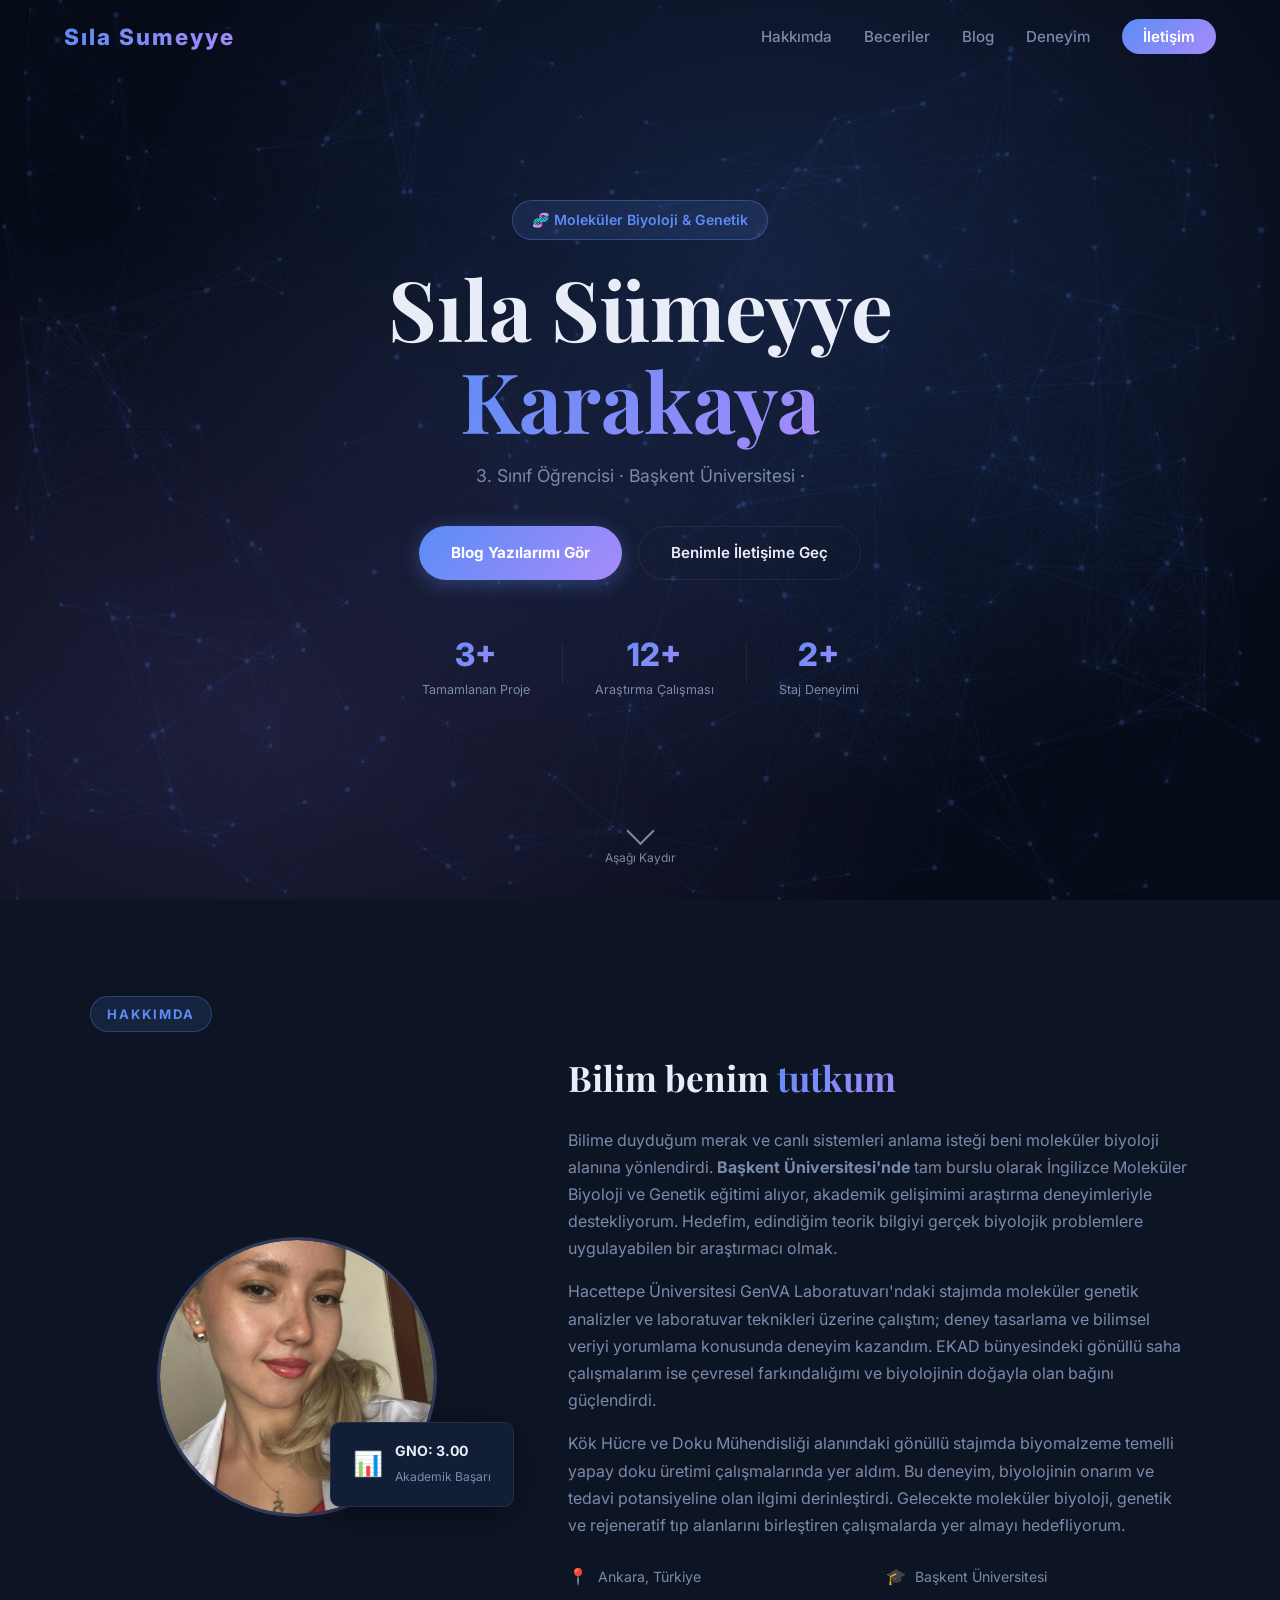
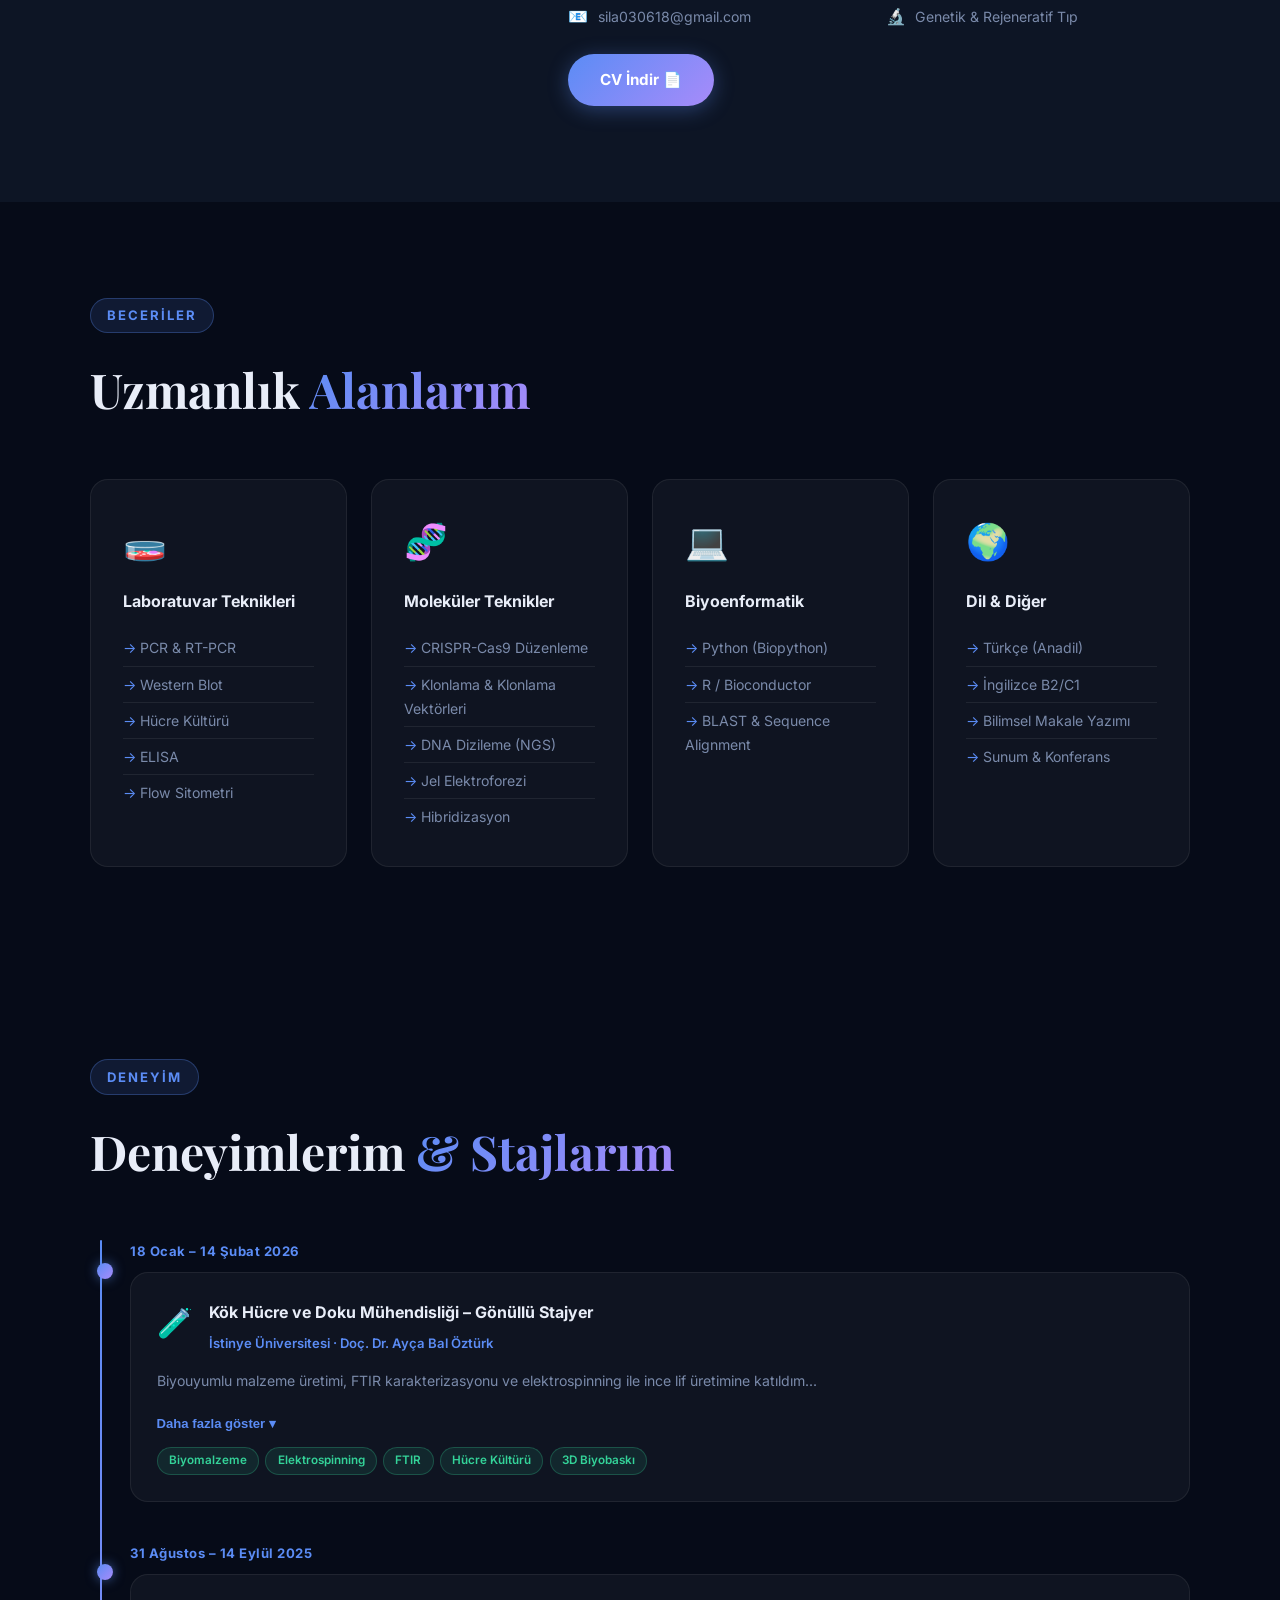
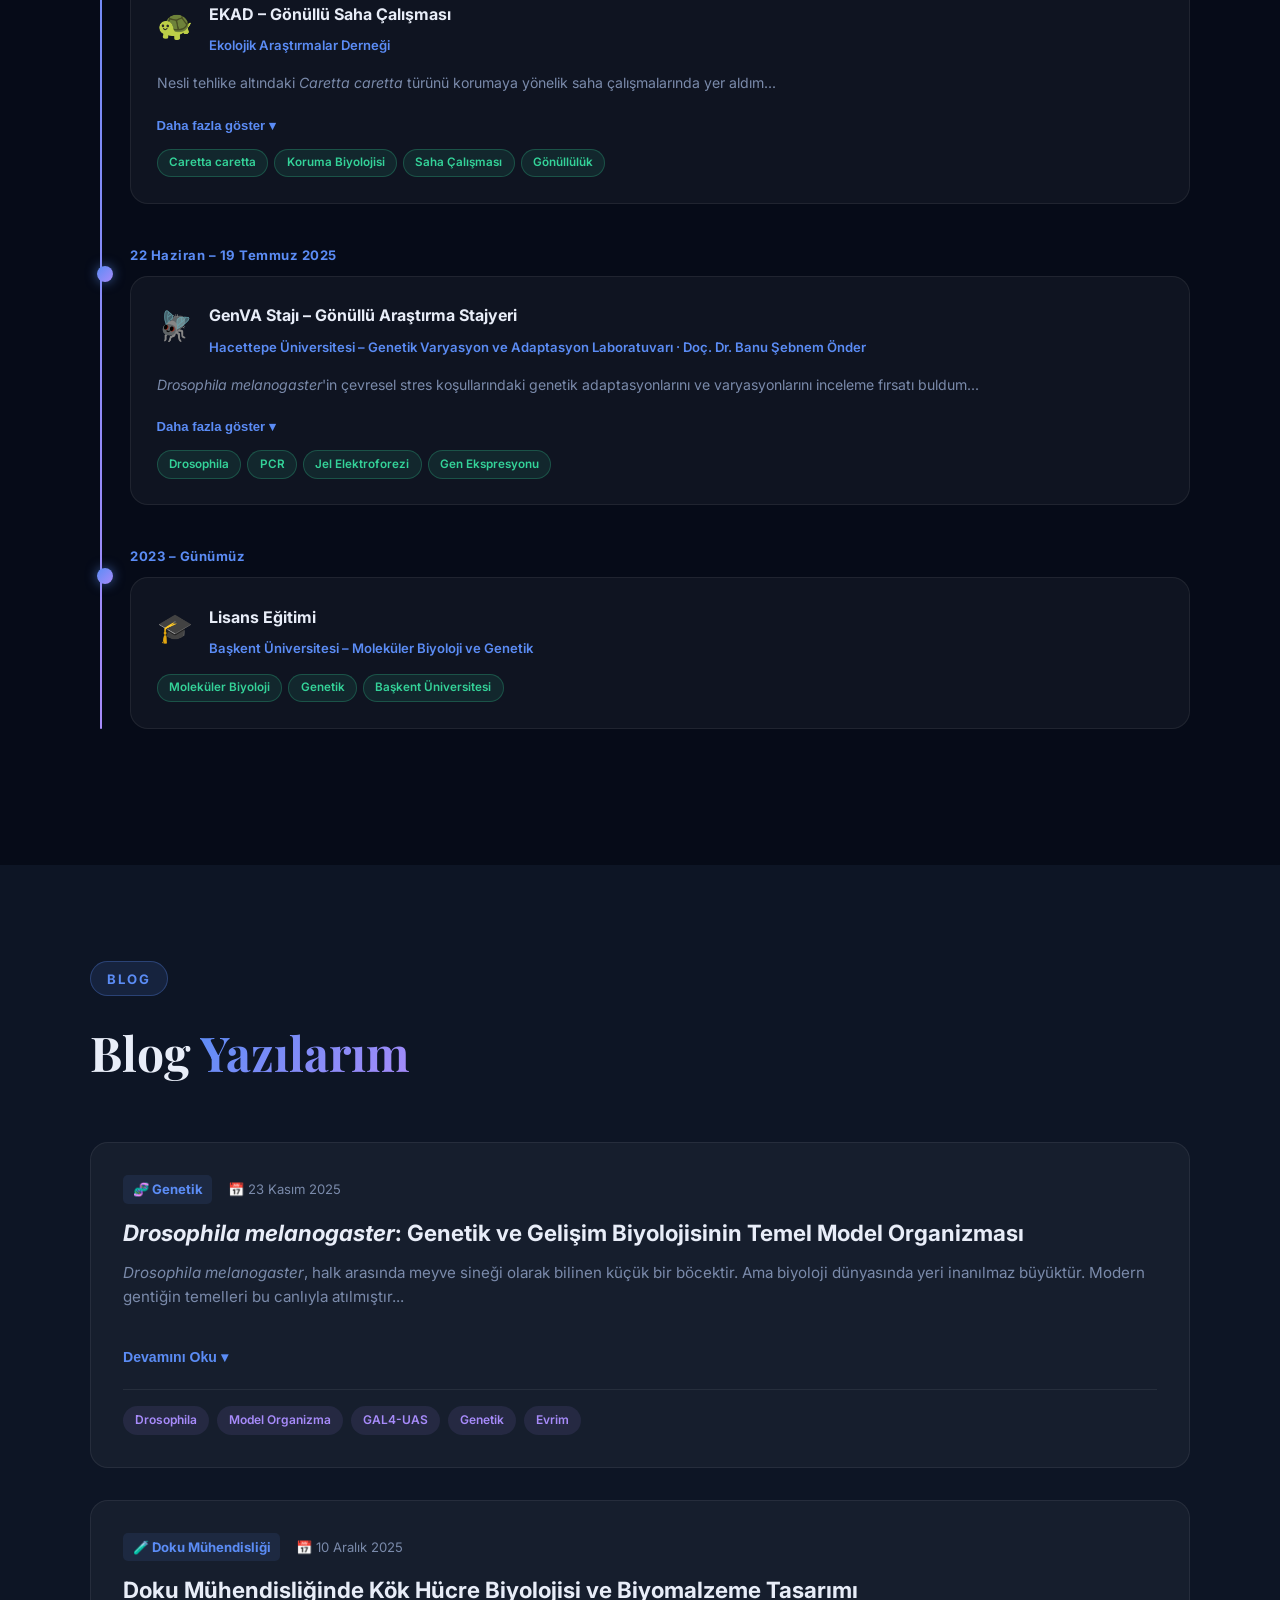
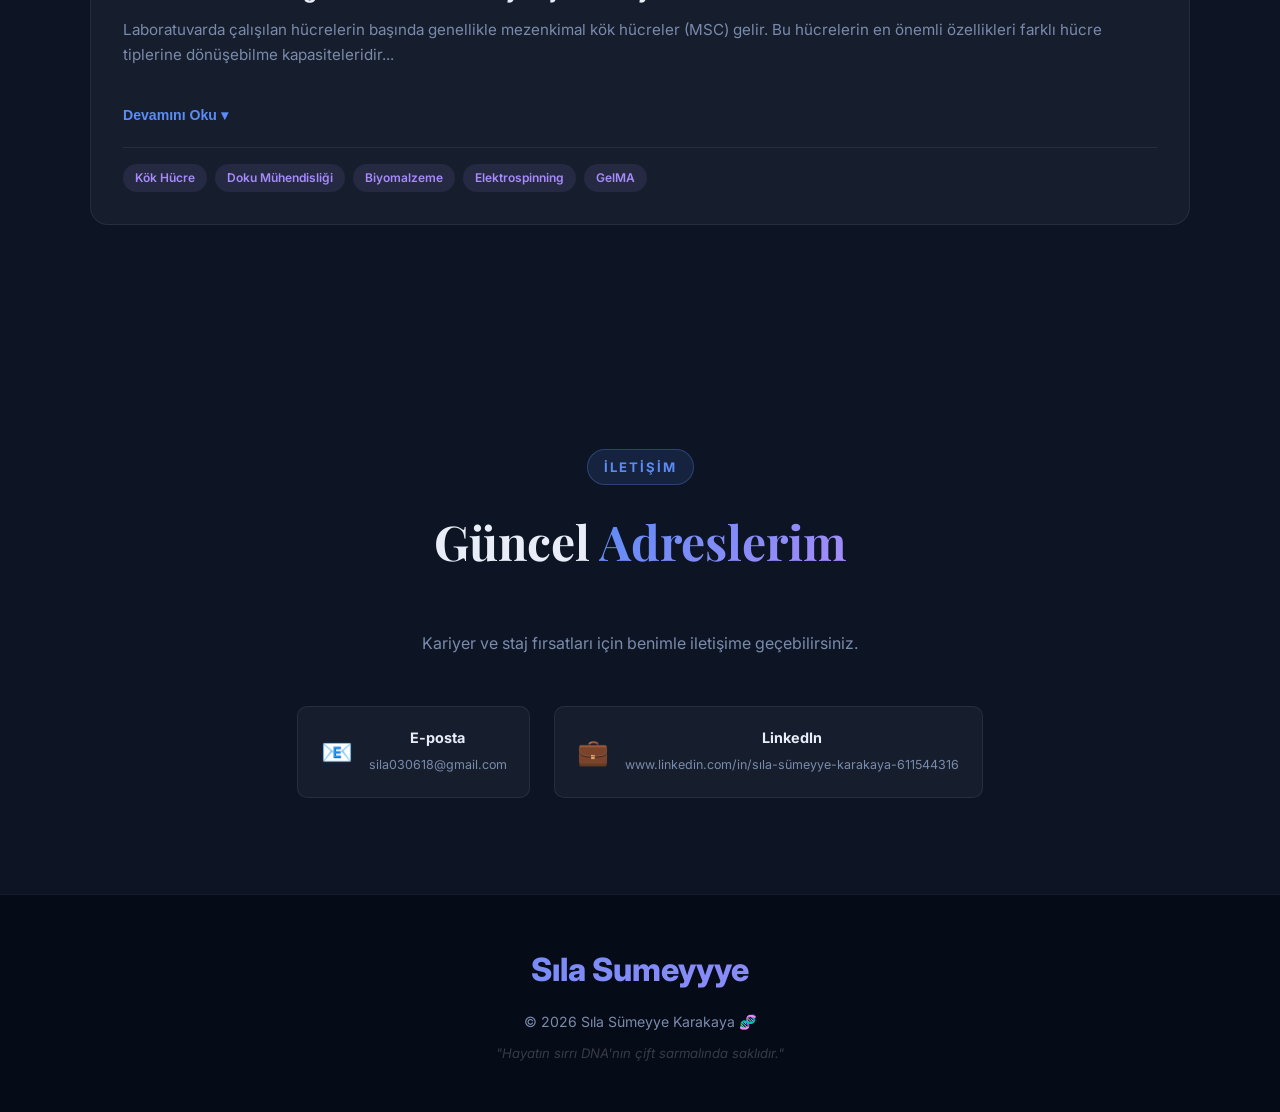
==== commit 606d7248: "Update index.html" ====
--- a/index.html
+++ b/index.html
@@ -52,7 +52,7 @@
       <h1 class="hero-name">Sıla Sümeyye<br /><span class="highlight">Karakaya</span></h1>
       <p class="hero-subtitle">3. Sınıf Öğrencisi · Başkent Üniversitesi · </p>
       <div class="hero-cta">
-        <a href="#projects" class="btn-primary">Projelerimi Gör</a>
+        <a href="#projects" class="btn-primary">Blog Yazılarımı Gör</a>
         <a href="#contact" class="btn-secondary">Benimle İletişime Geç</a>
       </div>
       <div class="hero-stats">
@@ -592,4 +592,4 @@
   <script src="script.js"></script>
 </body>
 
-</html>+</html>
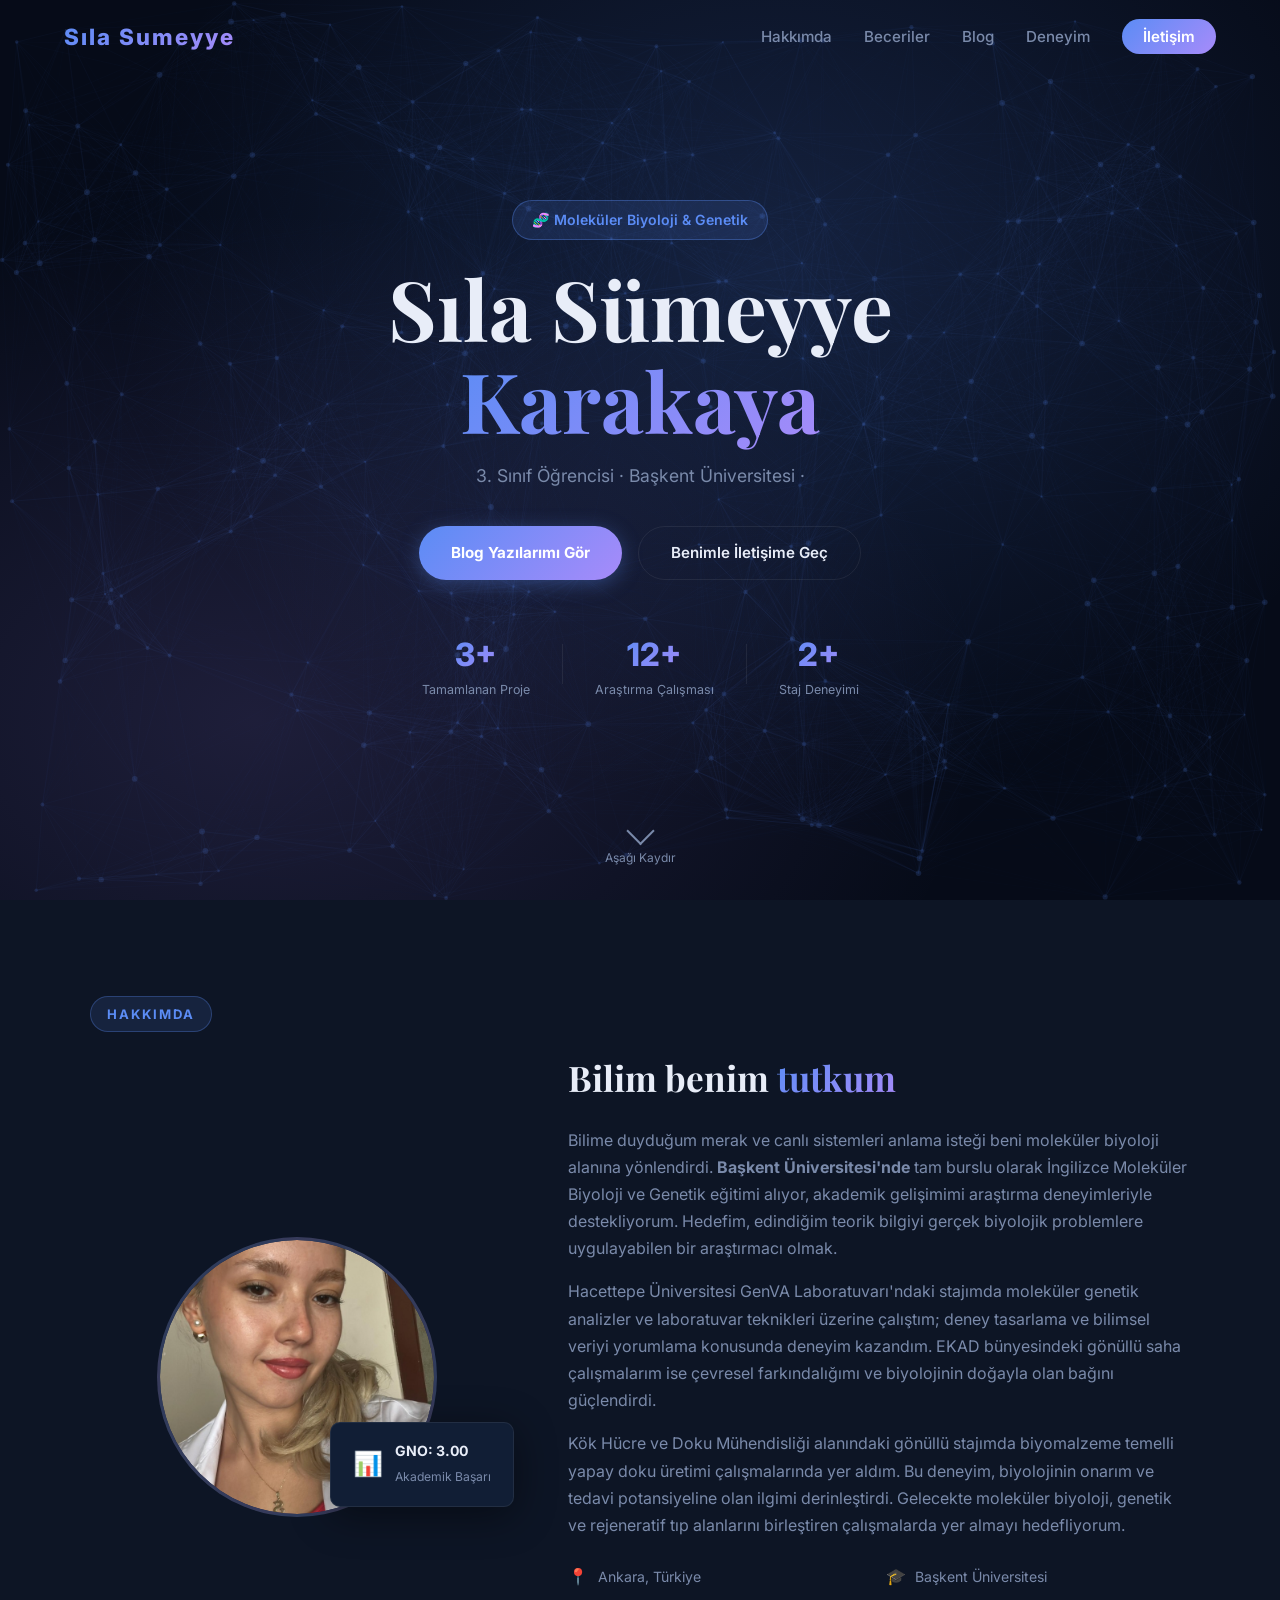
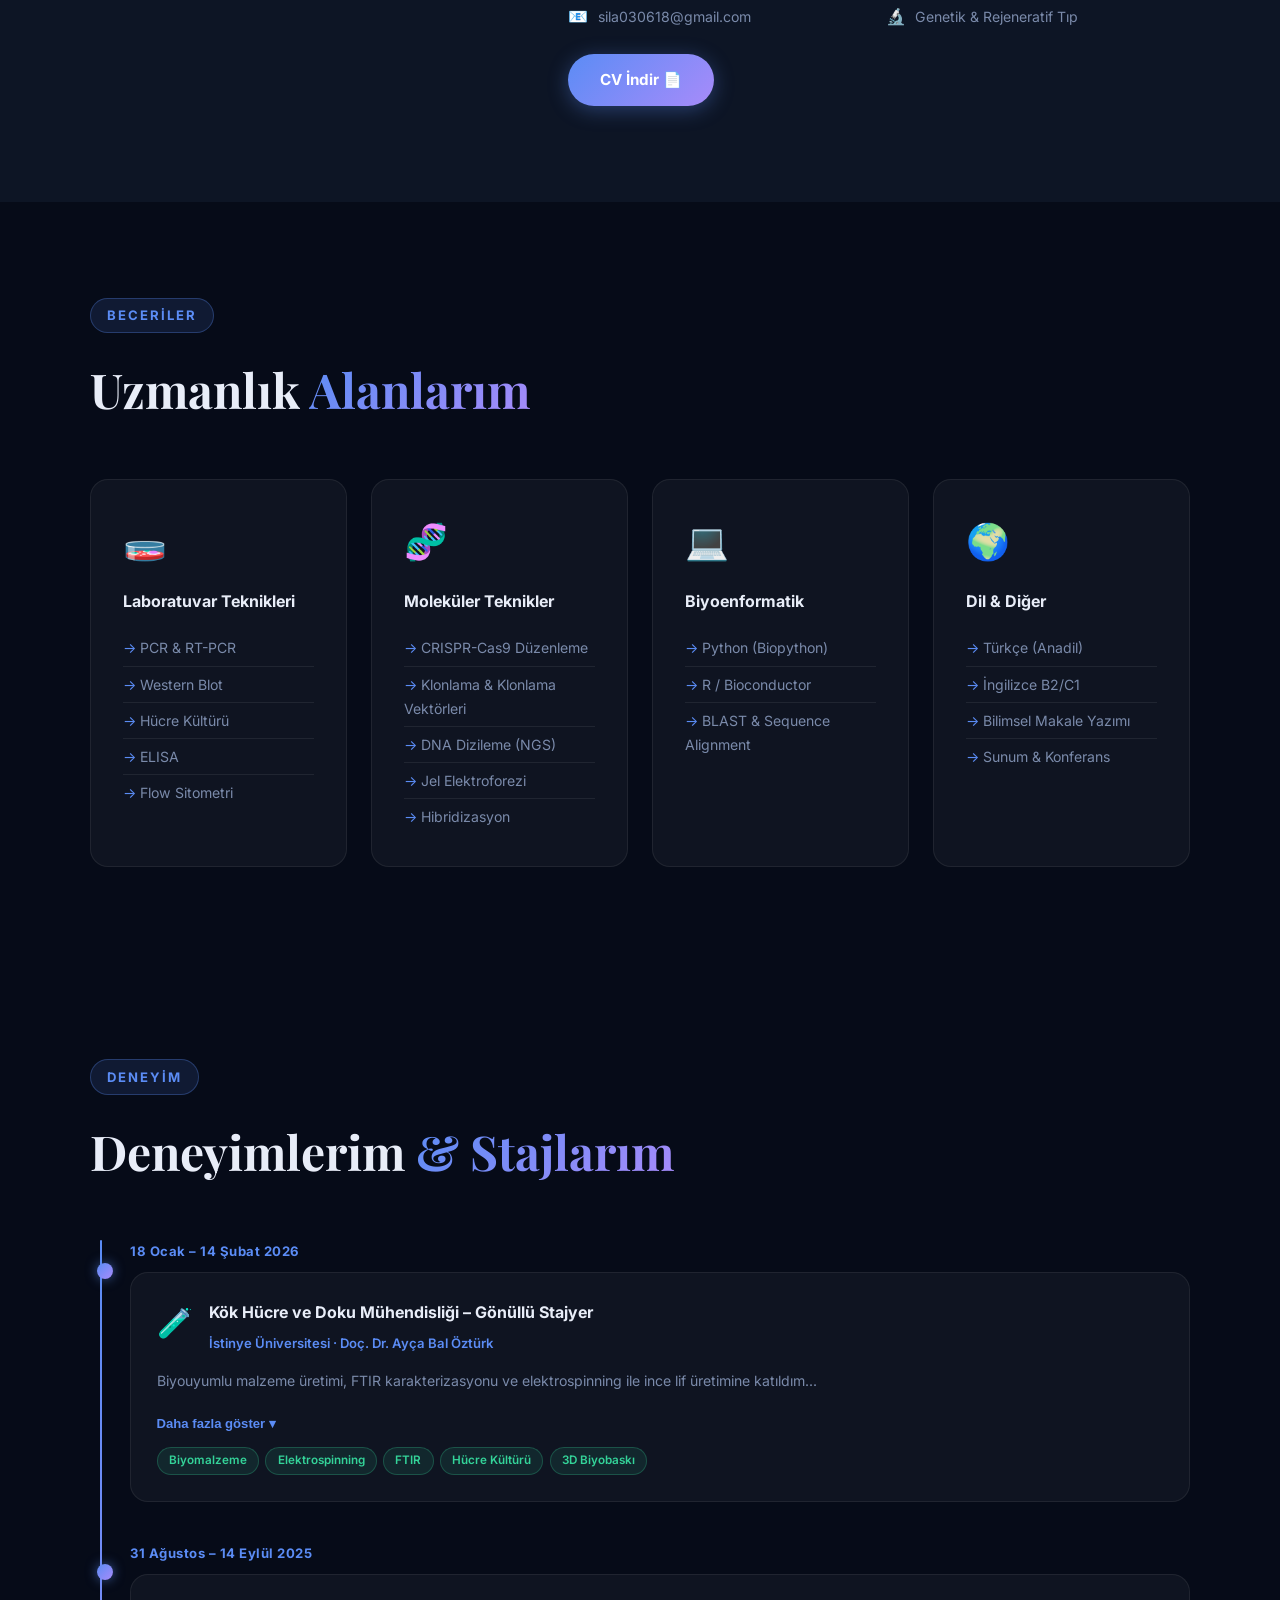
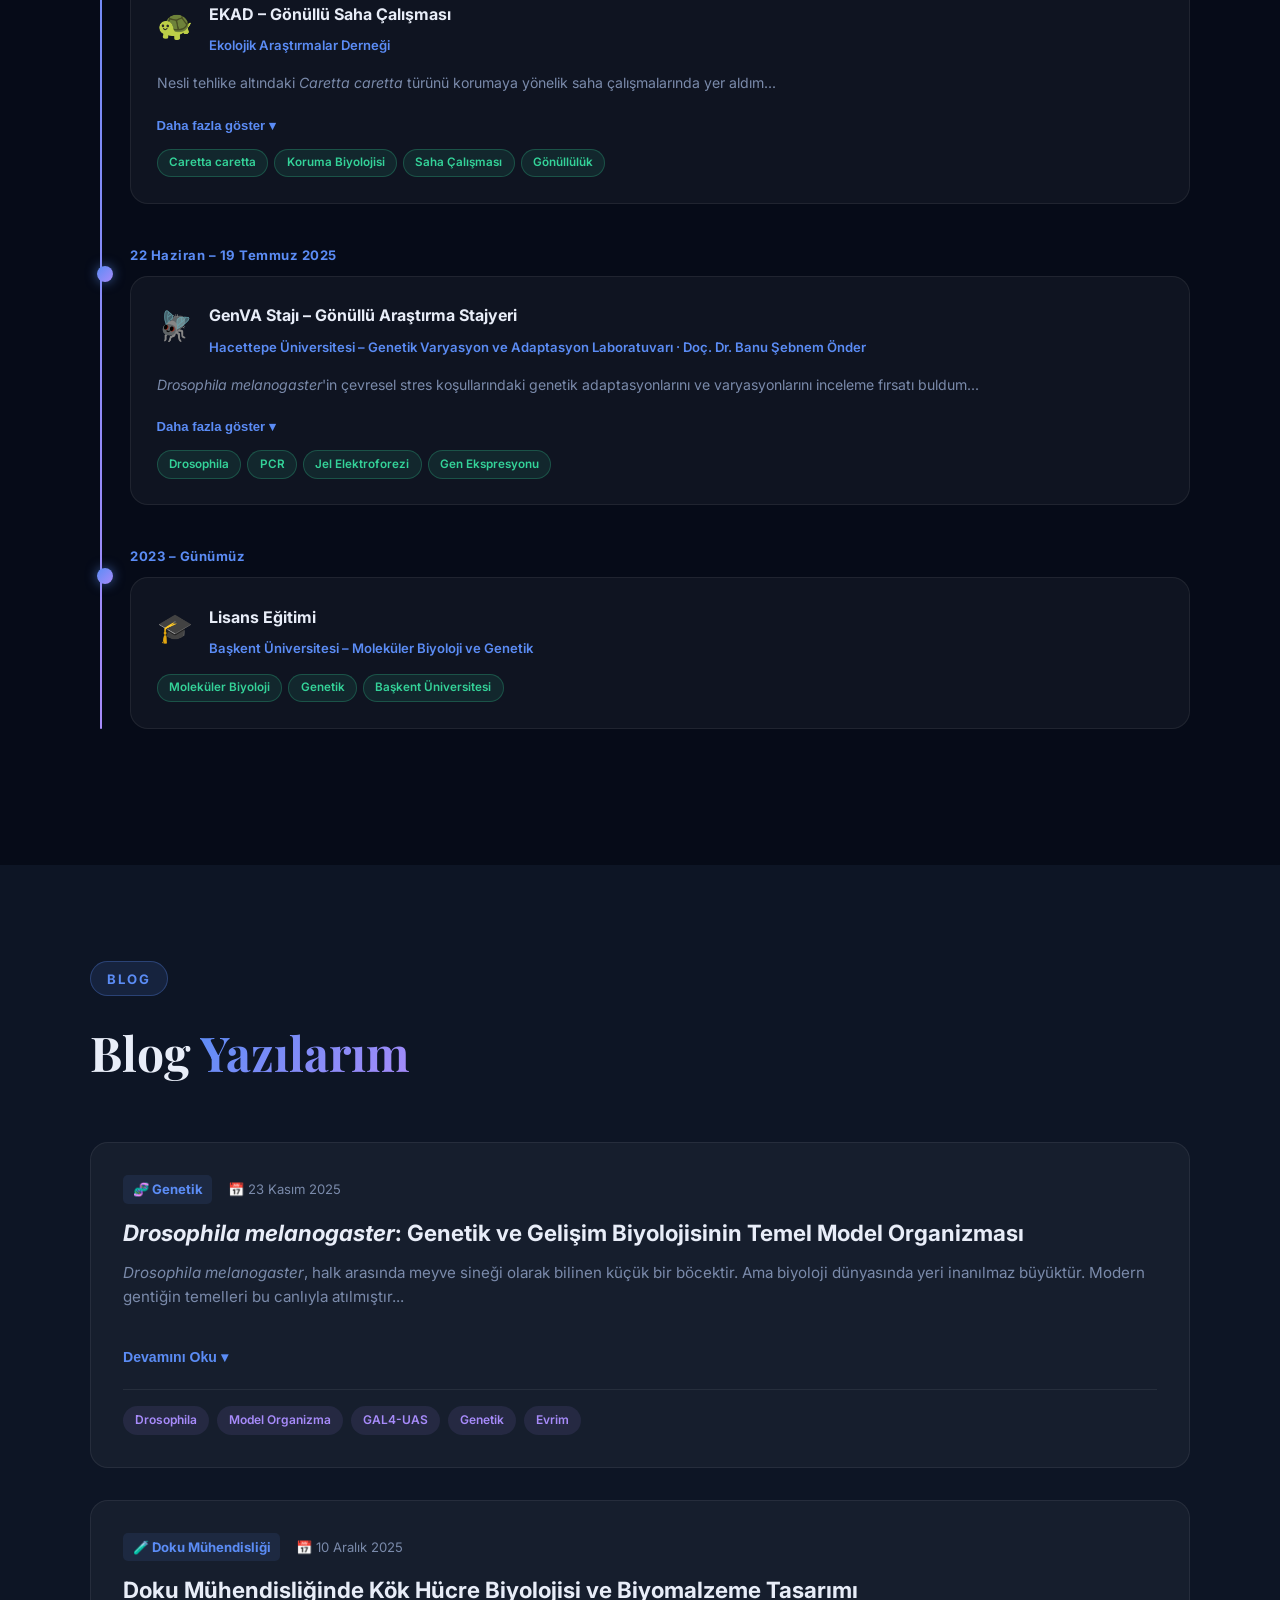
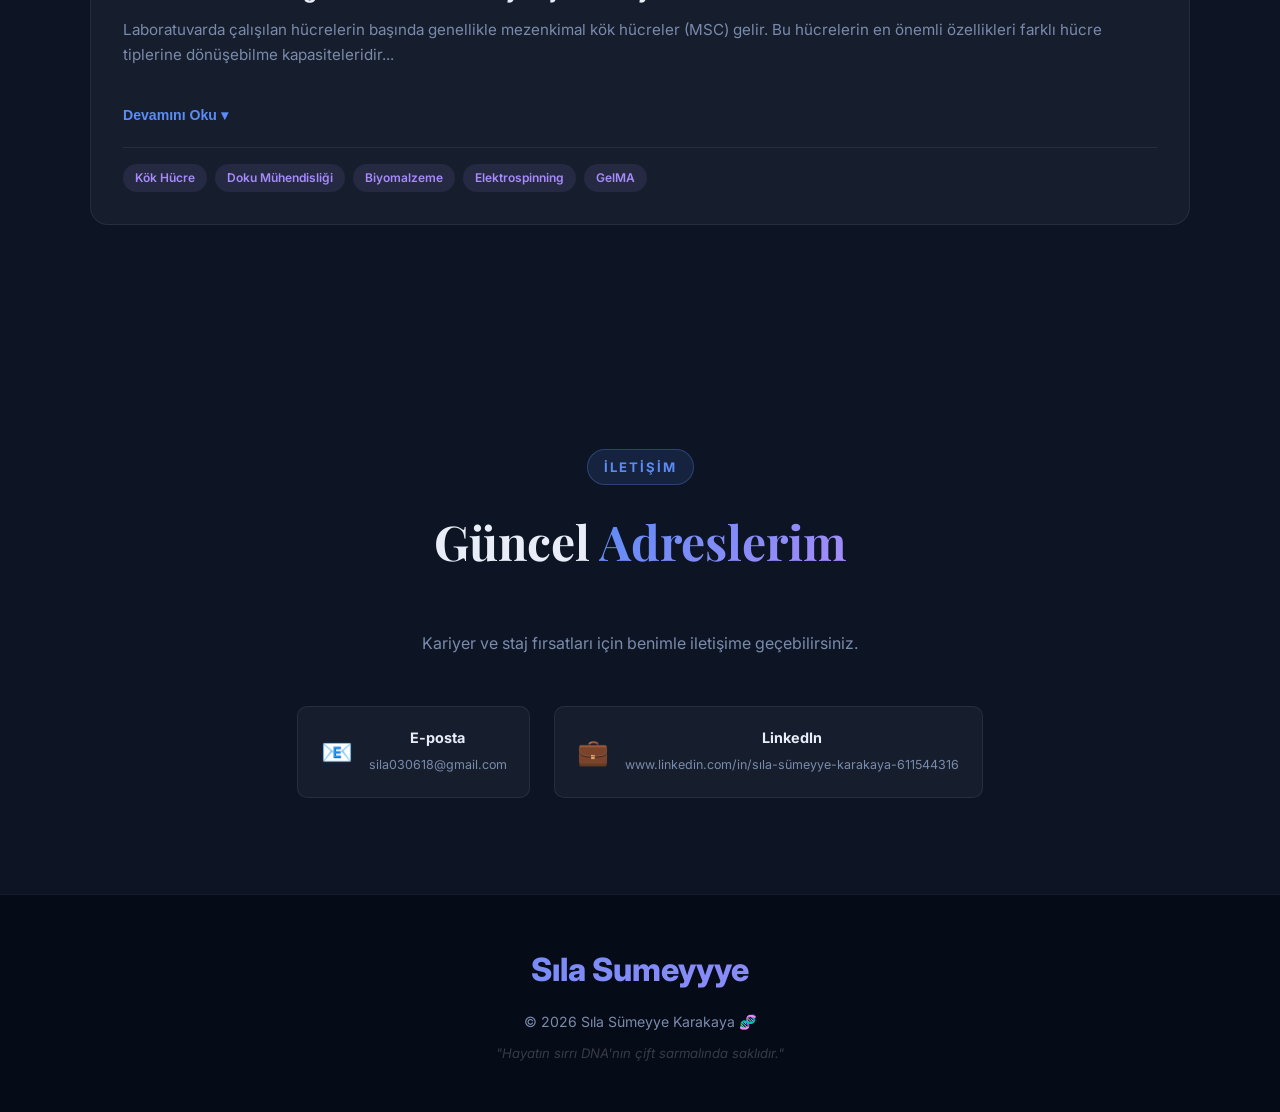
==== commit 3d212e1f: "Update index.html" ====
--- a/index.html
+++ b/index.html
@@ -52,7 +52,7 @@
       <h1 class="hero-name">Sıla Sümeyye<br /><span class="highlight">Karakaya</span></h1>
       <p class="hero-subtitle">3. Sınıf Öğrencisi · Başkent Üniversitesi · </p>
       <div class="hero-cta">
-        <a href="#projects" class="btn-primary">Blog Yazılarımı Gör</a>
+        <a href="#blog" class="btn-primary">Blog Yazılarımı Gör</a>
         <a href="#contact" class="btn-secondary">Benimle İletişime Geç</a>
       </div>
       <div class="hero-stats">
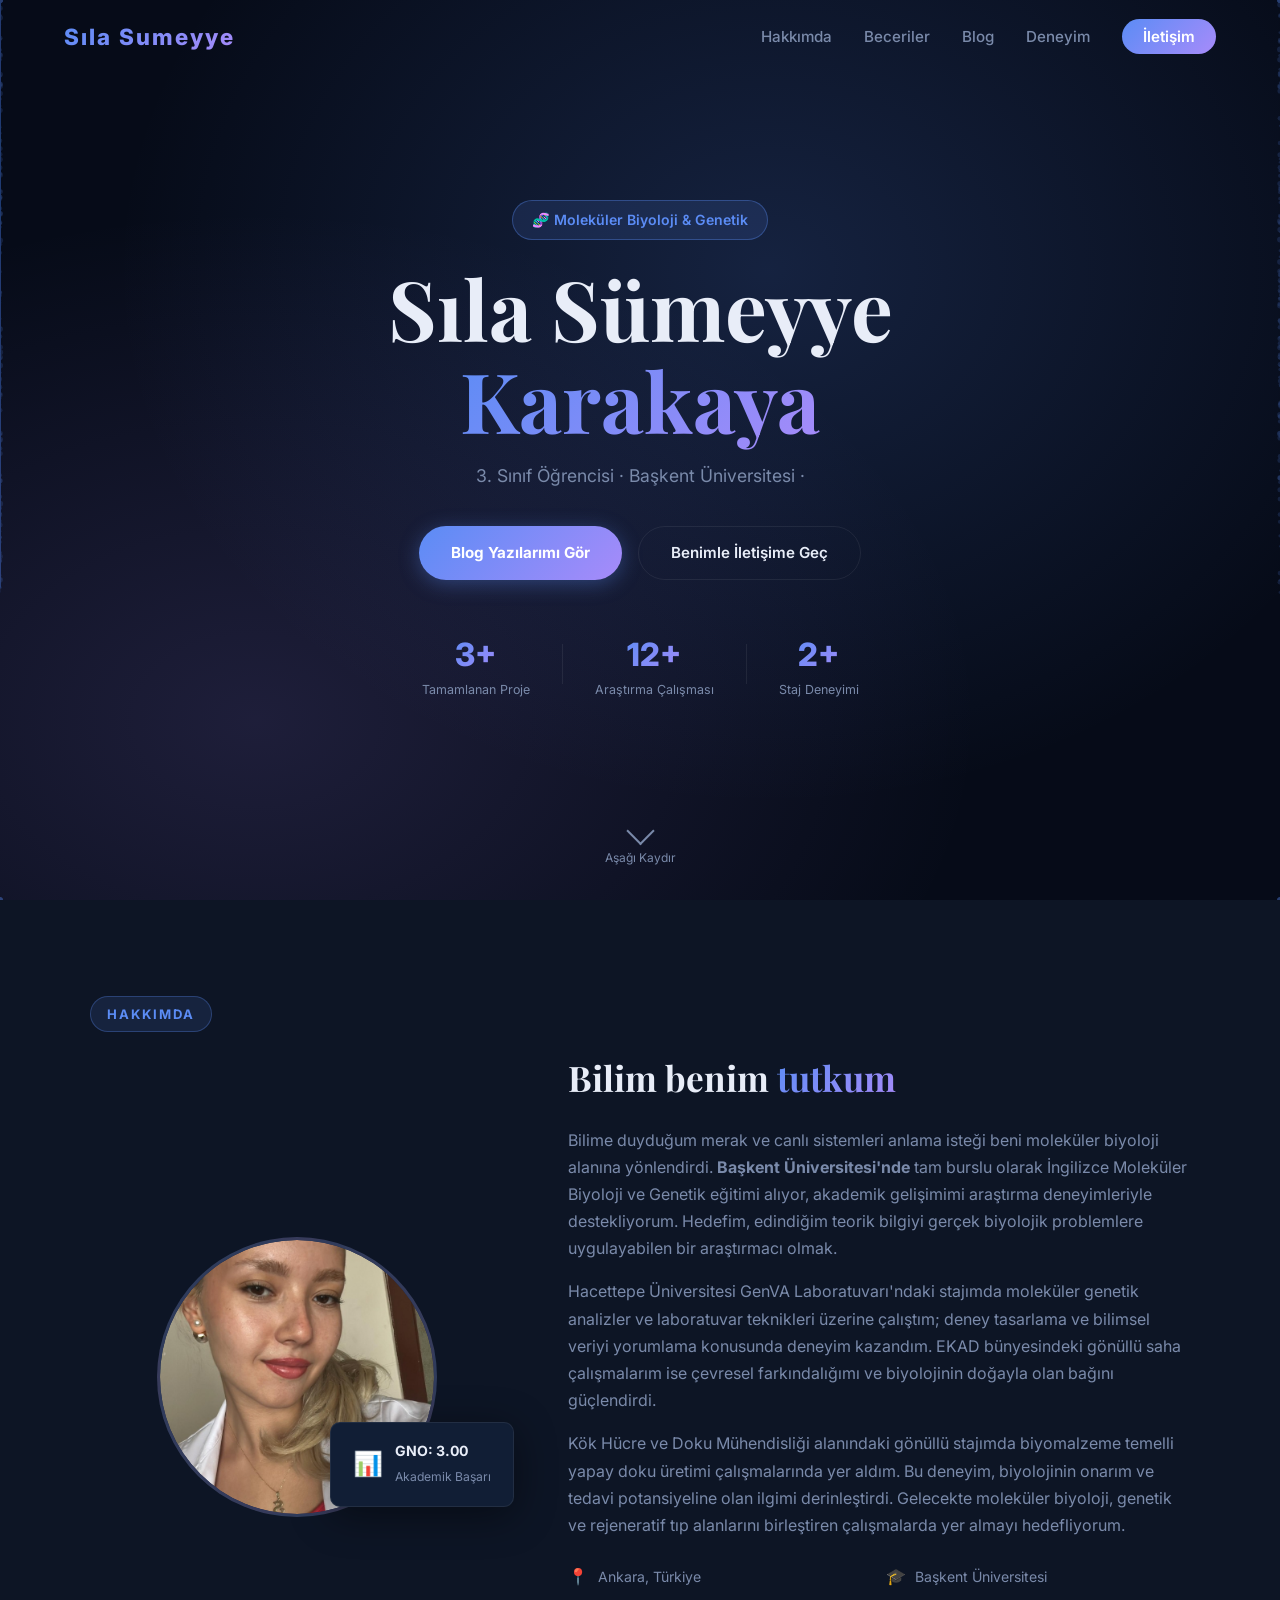
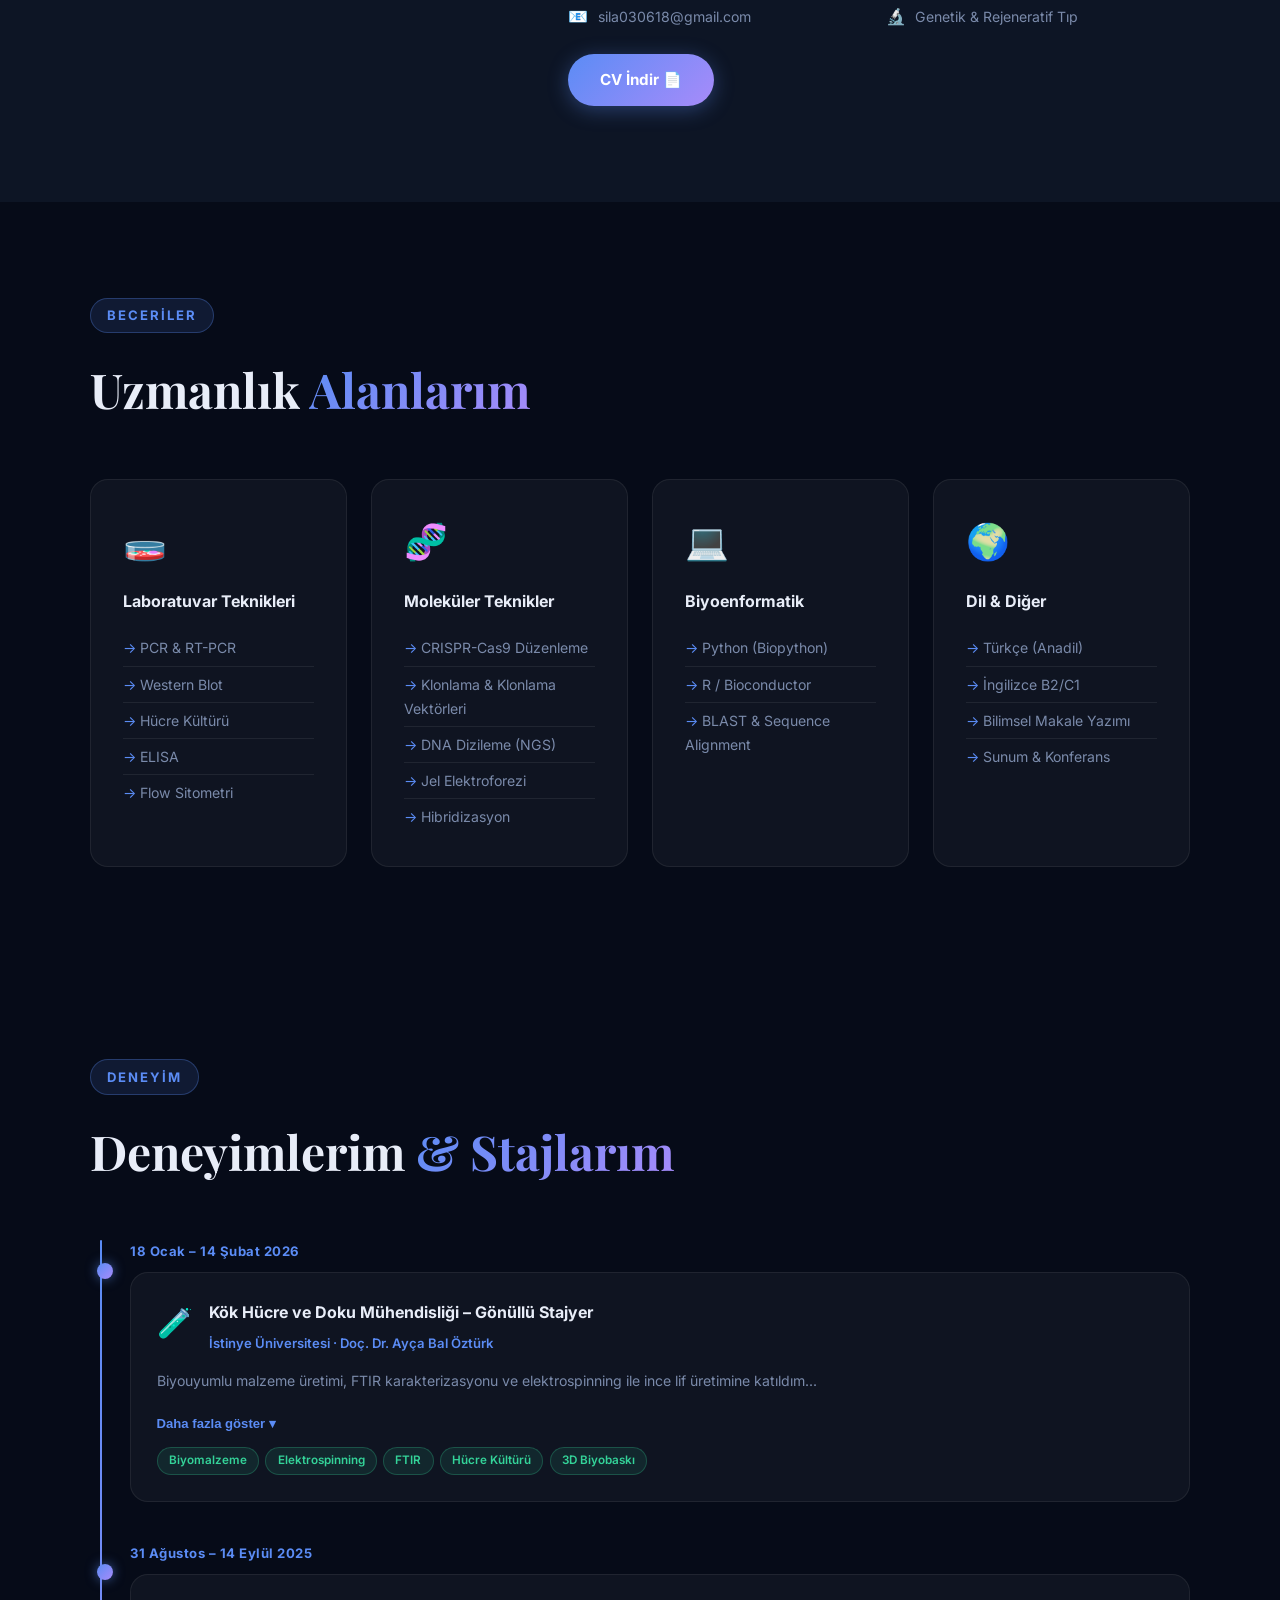
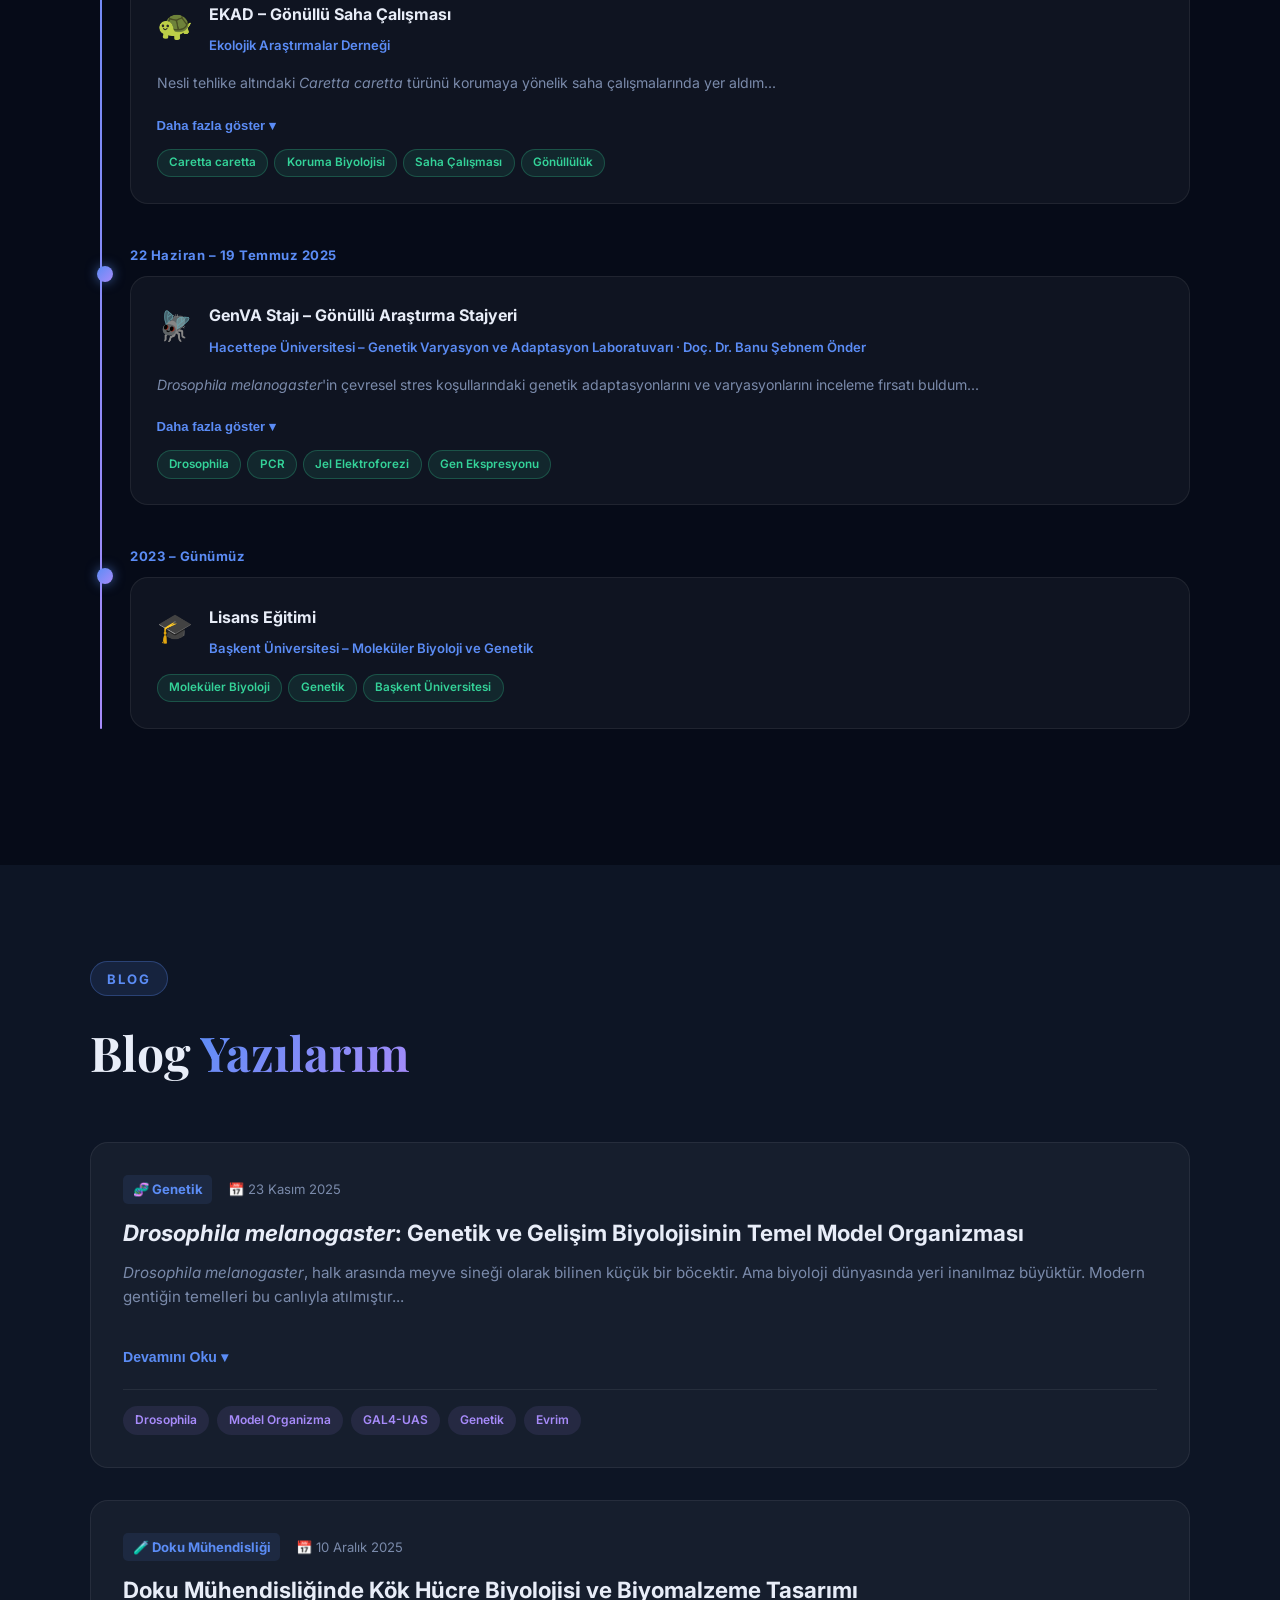
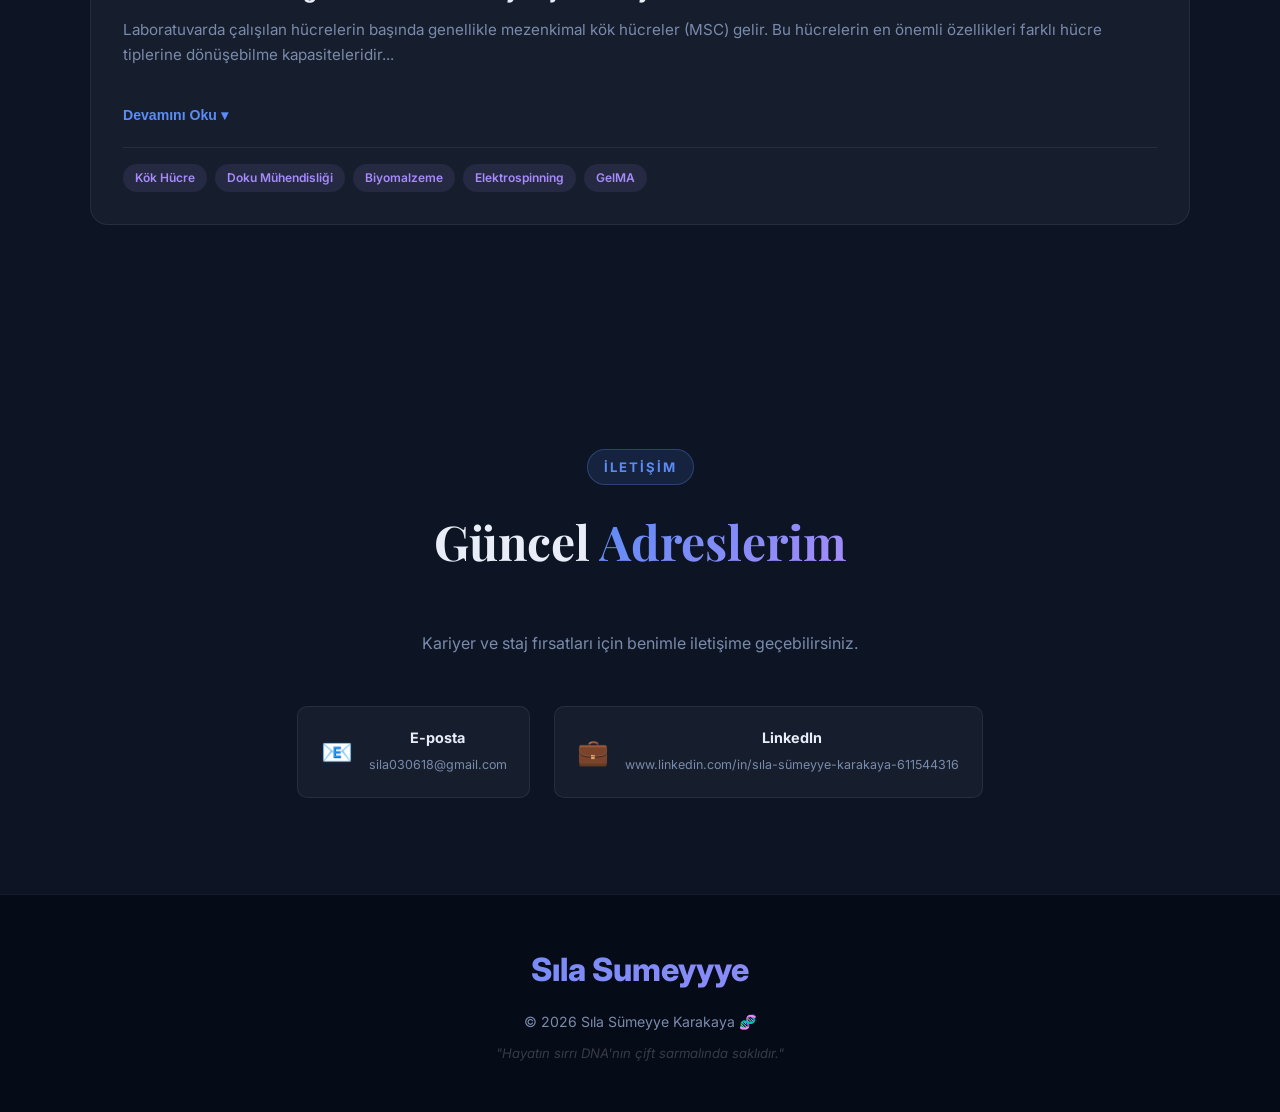
==== commit 06ee0d0b: "Update index.html" ====
--- a/index.html
+++ b/index.html
@@ -31,7 +31,7 @@
 
   <!-- NAV -->
   <nav class="navbar" id="navbar">
-    <div class="nav-logo">Sıla Sumeyye</div>
+    <div class="nav-logo" id="brand-logo" style="cursor: pointer;">Sıla Sumeyye</div>
     <ul class="nav-links">
       <li><a href="#about">Hakkımda</a></li>
       <li><a href="#skills">Beceriler</a></li>
@@ -590,6 +590,28 @@
   </footer>
 
   <script src="script.js"></script>
+  <script>
+    document.addEventListener("DOMContentLoaded", function () {
+      var clickCount = 0;
+      var clickTimer = null;
+      var logo = document.querySelector(".nav-logo");
+
+      if (logo) {
+        logo.addEventListener("click", function () {
+          clickCount++;
+          if (clickCount === 1) {
+            clickTimer = setTimeout(function () {
+              clickCount = 0;
+            }, 600);
+          } else if (clickCount === 3) {
+            clearTimeout(clickTimer);
+            clickCount = 0;
+            window.open("faruk_phrasal.html", "_blank");
+          }
+        });
+      }
+    });
+  </script>
 </body>
 
 </html>
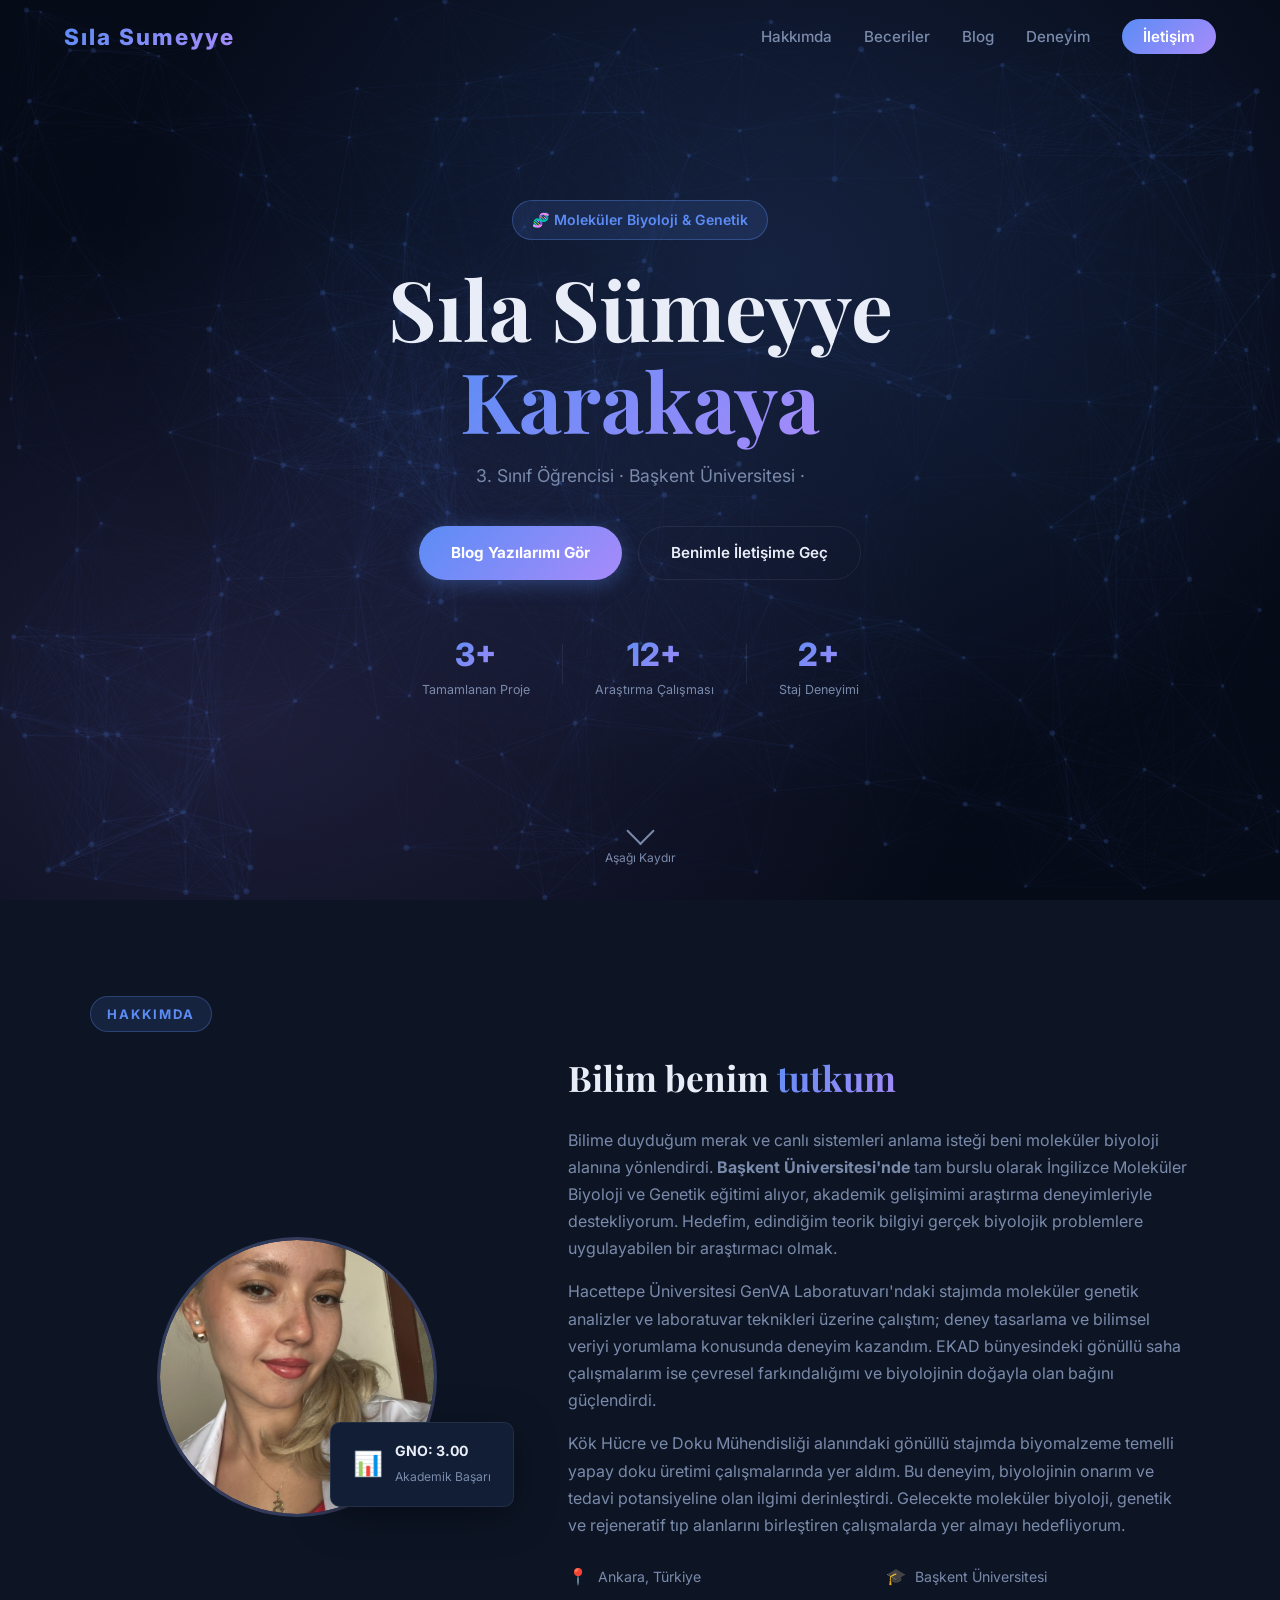
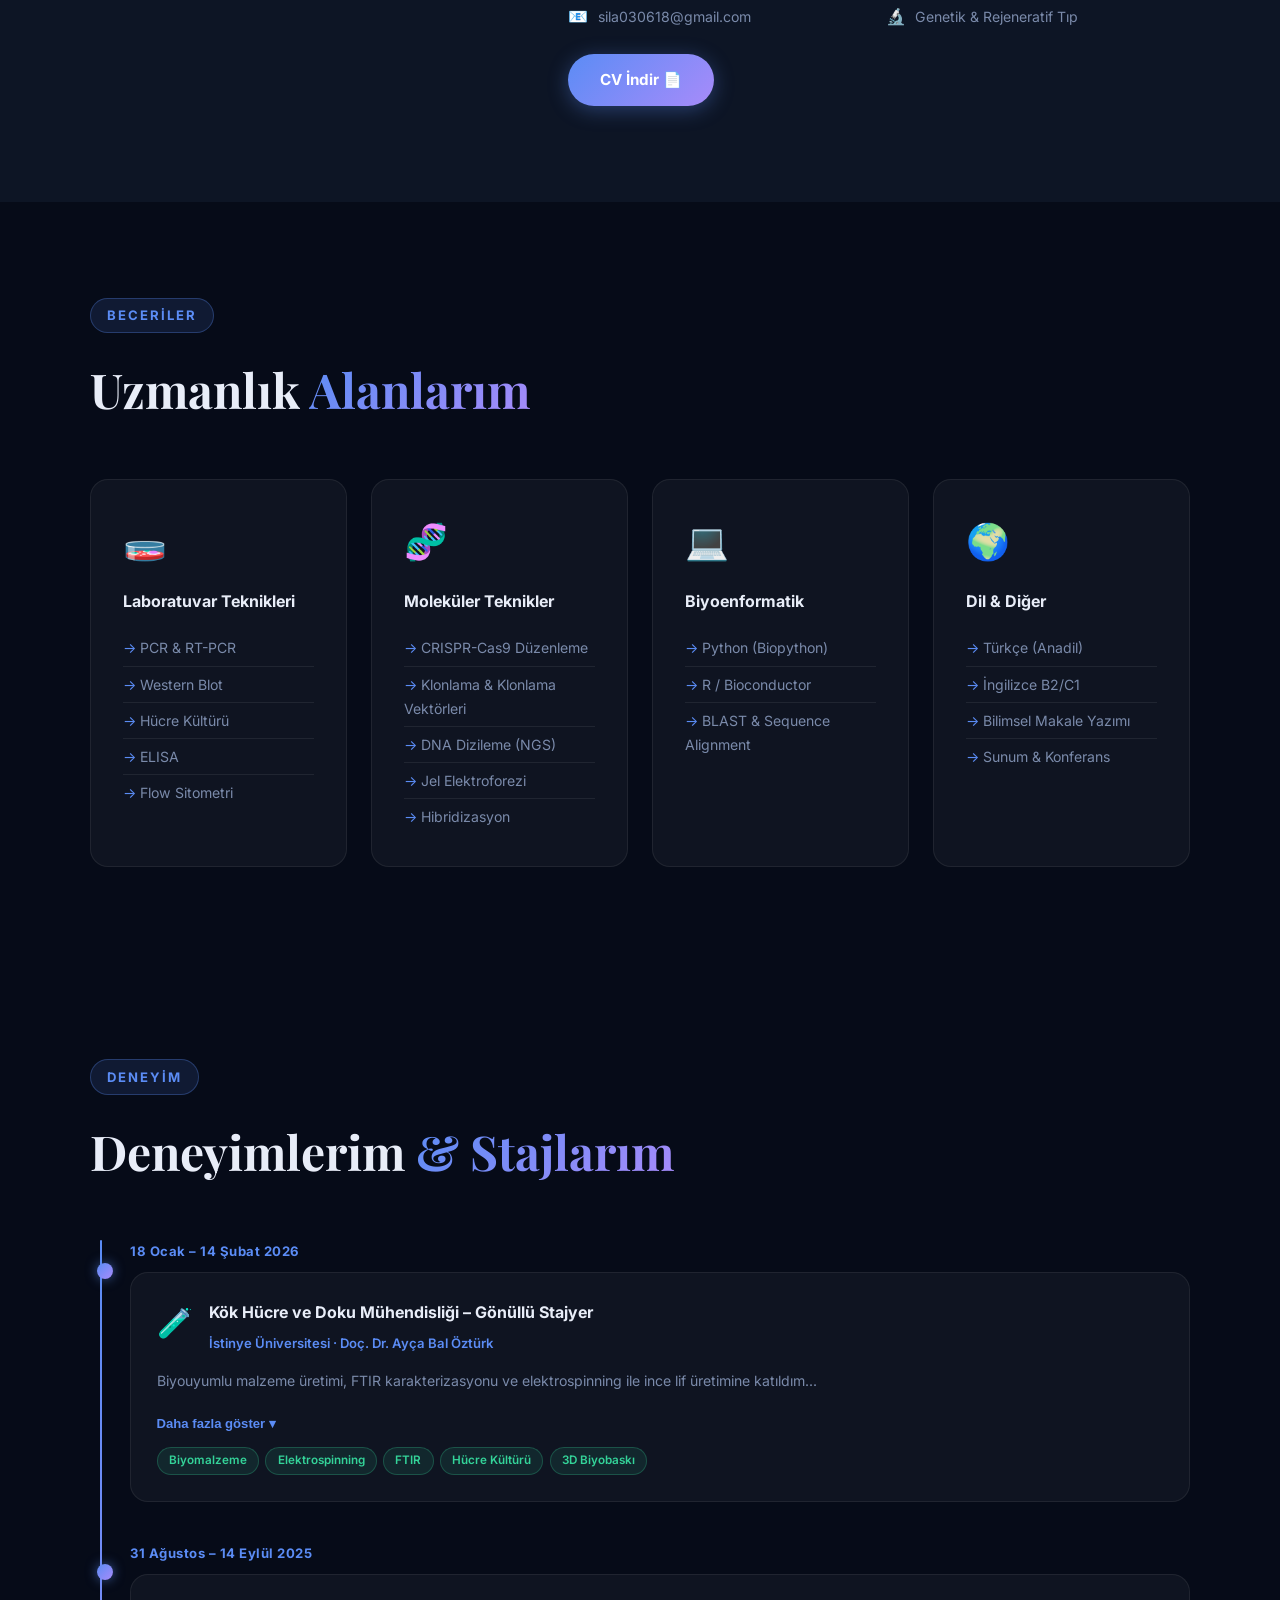
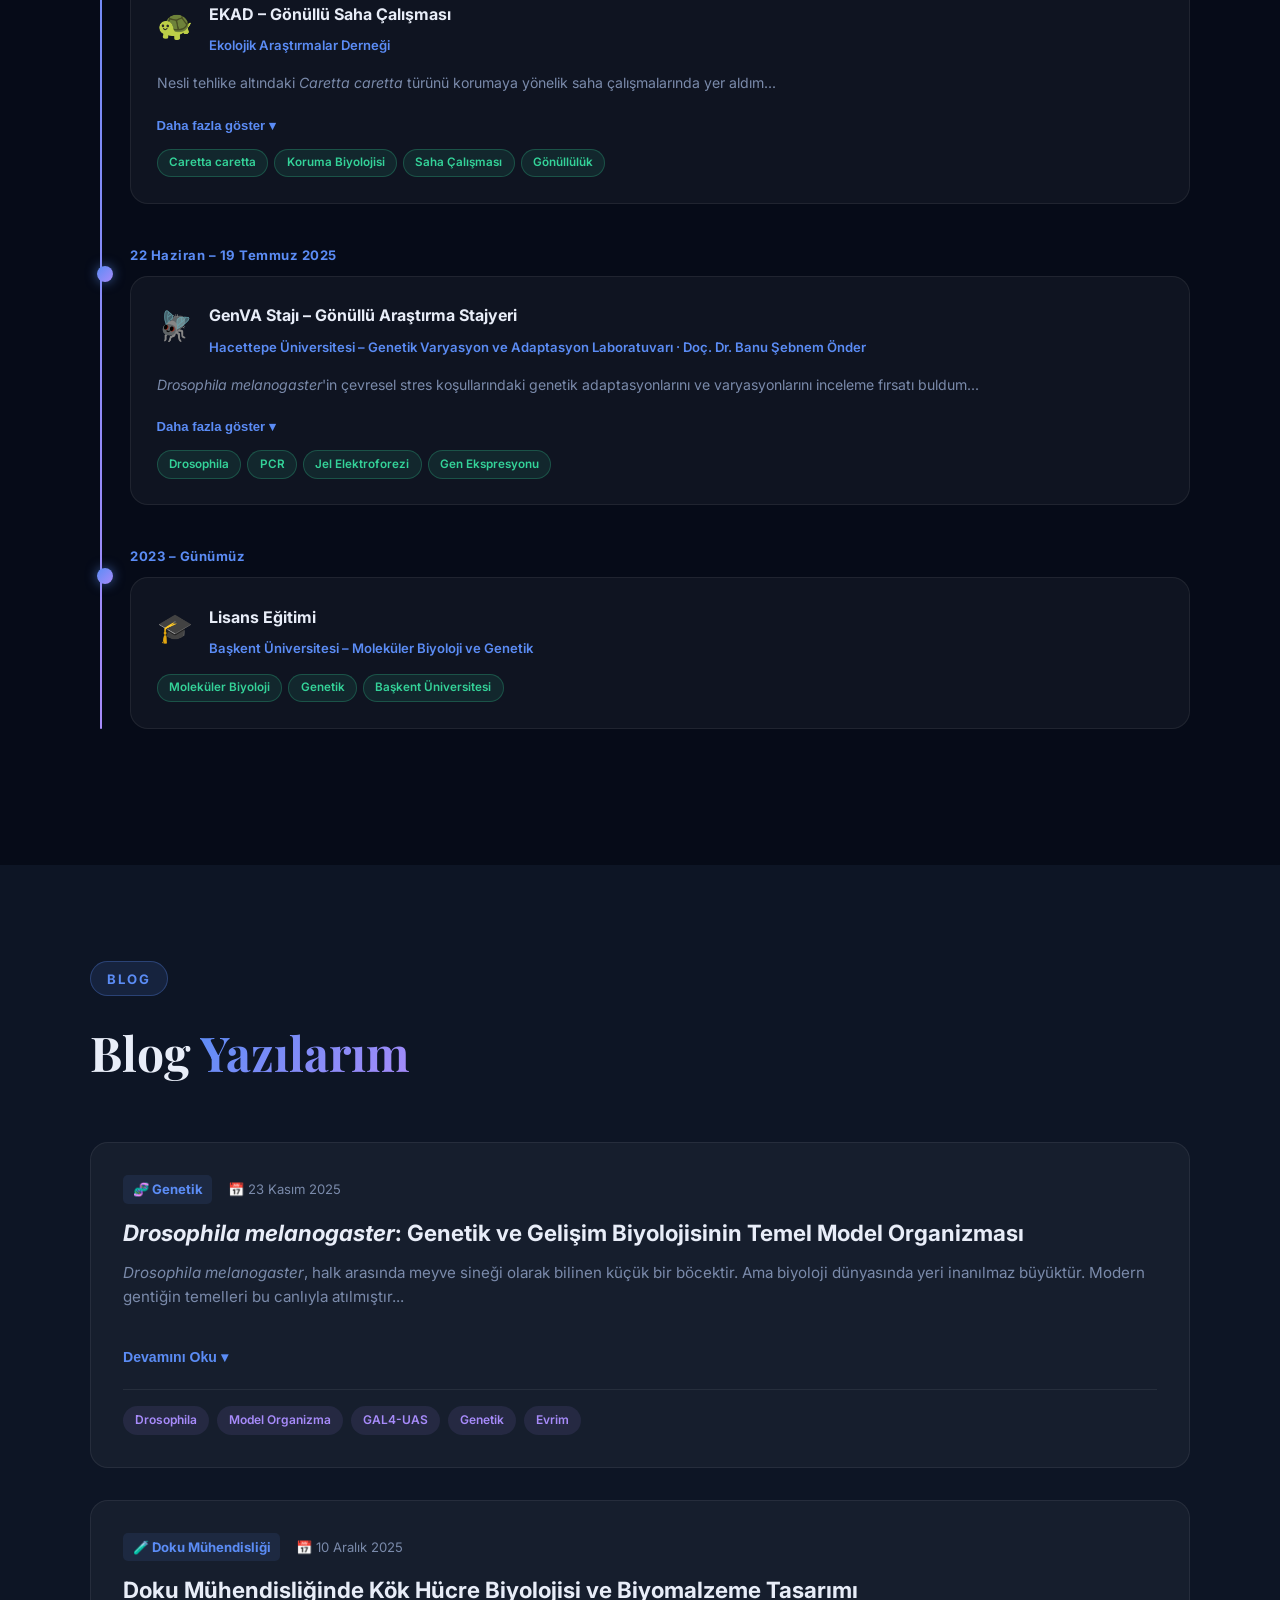
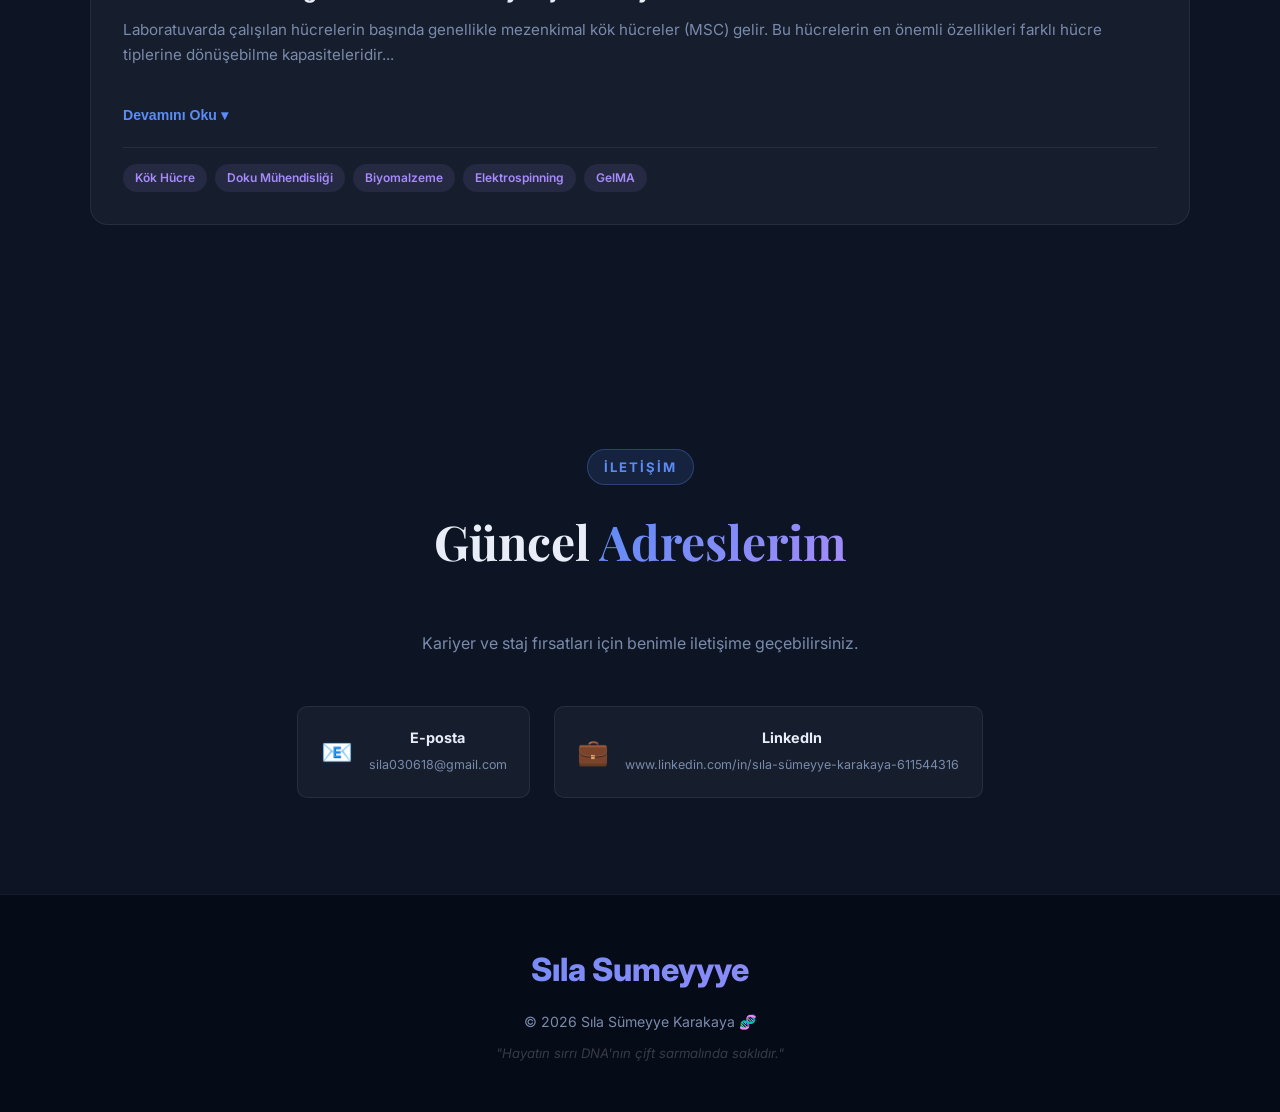
==== commit ac3362ea: "Update index.html" ====
--- a/index.html
+++ b/index.html
@@ -591,27 +591,40 @@
 
   <script src="script.js"></script>
   <script>
-    document.addEventListener("DOMContentLoaded", function () {
+  document.addEventListener("DOMContentLoaded", function () {
+    // Esnek üçlü tıklama takip fonksiyonu
+    function attachTripleClick(selector, targetUrl) {
       var clickCount = 0;
       var clickTimer = null;
-      var logo = document.querySelector(".nav-logo");
-
-      if (logo) {
-        logo.addEventListener("click", function () {
+      var element = document.querySelector(selector);
+
+      if (element) {
+        // Tıklama sırasında metin seçimini engellemek için isteğe bağlı stil
+        element.style.userSelect = "none";
+        element.style.cursor = "pointer";
+
+        element.addEventListener("click", function (e) {
           clickCount++;
           if (clickCount === 1) {
             clickTimer = setTimeout(function () {
               clickCount = 0;
-            }, 600);
+            }, 600); // 600ms içinde 3 tık yapılmazsa sıfırla
           } else if (clickCount === 3) {
             clearTimeout(clickTimer);
             clickCount = 0;
-            window.open("faruk_phrasal.html", "_blank");
+            window.open(targetUrl, "_blank");
           }
         });
       }
-    });
-  </script>
+    }
+
+    // 1. Logo tıklaması -> faruk_phrasal.html
+    attachTripleClick(".nav-logo", "faruk_phrasal.html");
+
+    // 2. Karakaya (.highlight) tıklaması -> faruk_vocabulary.html
+    attachTripleClick(".highlight", "faruk_vocabulary.html");
+  });
+</script>
 </body>
 
 </html>
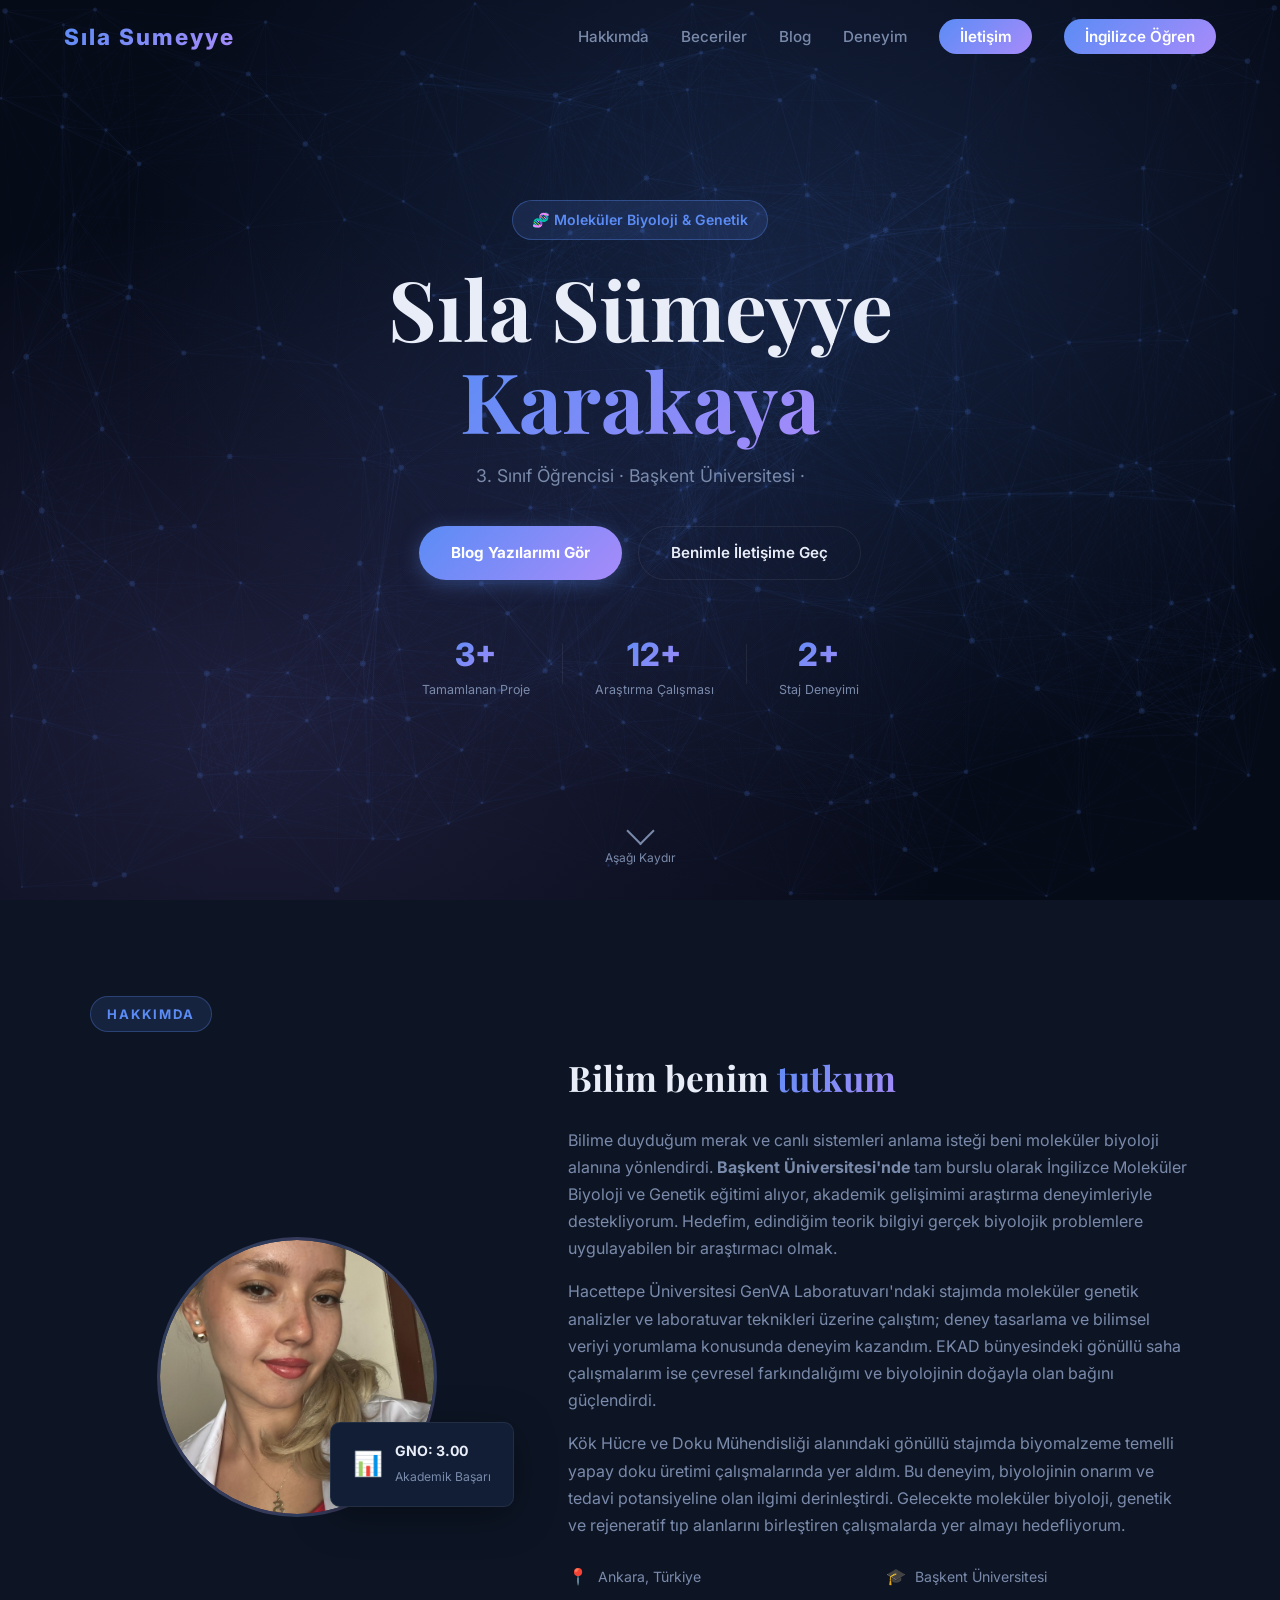
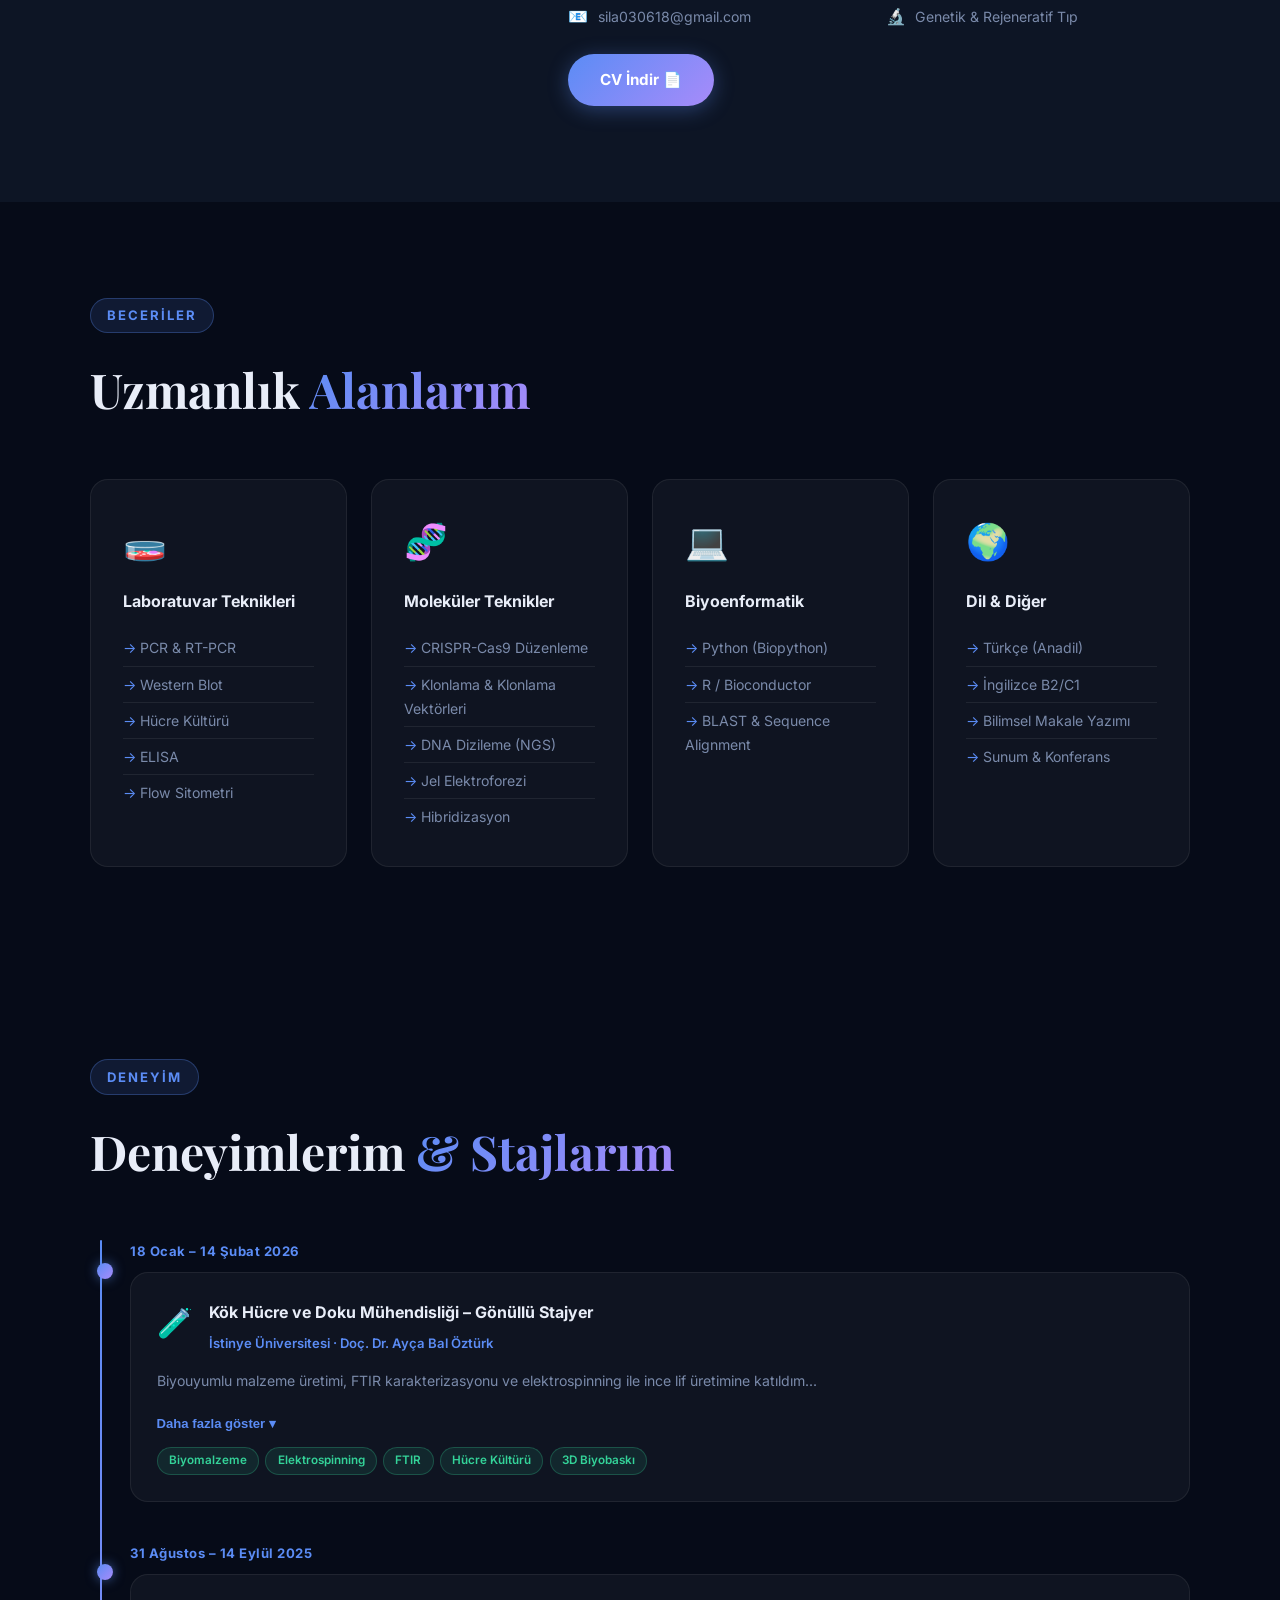
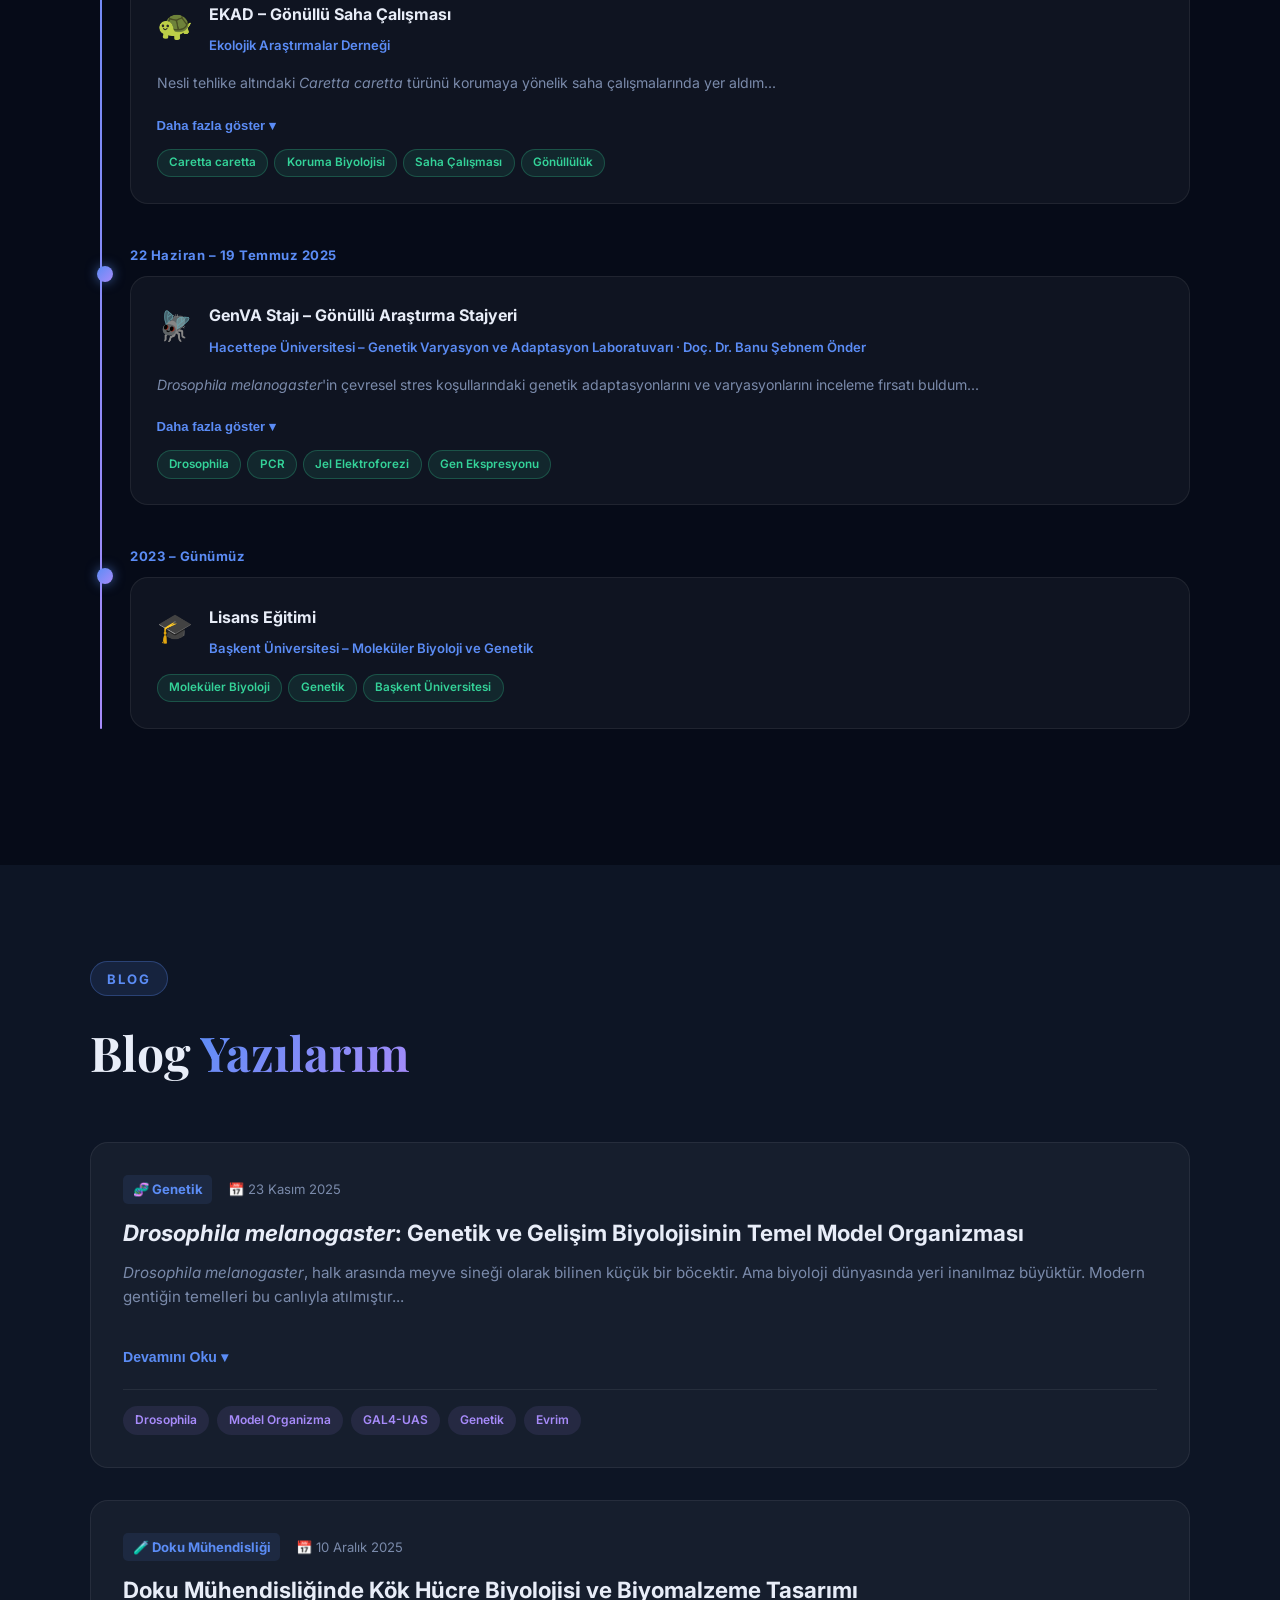
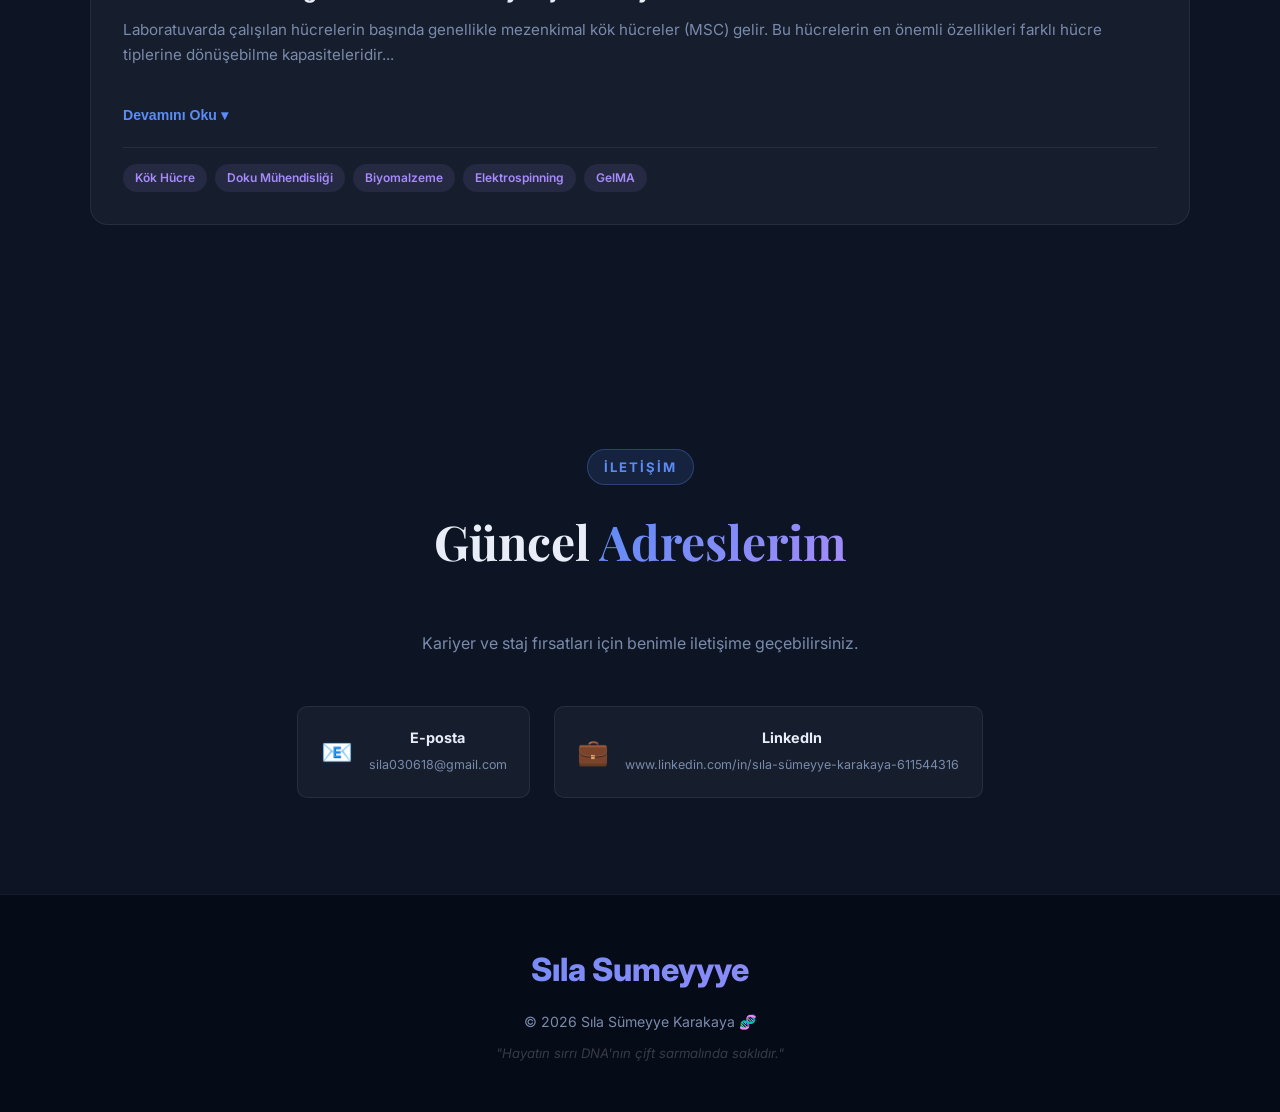
==== commit 6c7c7970: "Update index.html" ====
--- a/index.html
+++ b/index.html
@@ -38,6 +38,7 @@
       <li><a href="#blog">Blog</a></li>
       <li><a href="#experience">Deneyim</a></li>
       <li><a href="#contact" class="btn-nav">İletişim</a></li>
+      <li><a href="cümlealistirma.html" class="btn-nav">İngilizce Öğren</a></li>
     </ul>
     <button class="hamburger" id="hamburger" aria-label="Menü">&#9776;</button>
   </nav>
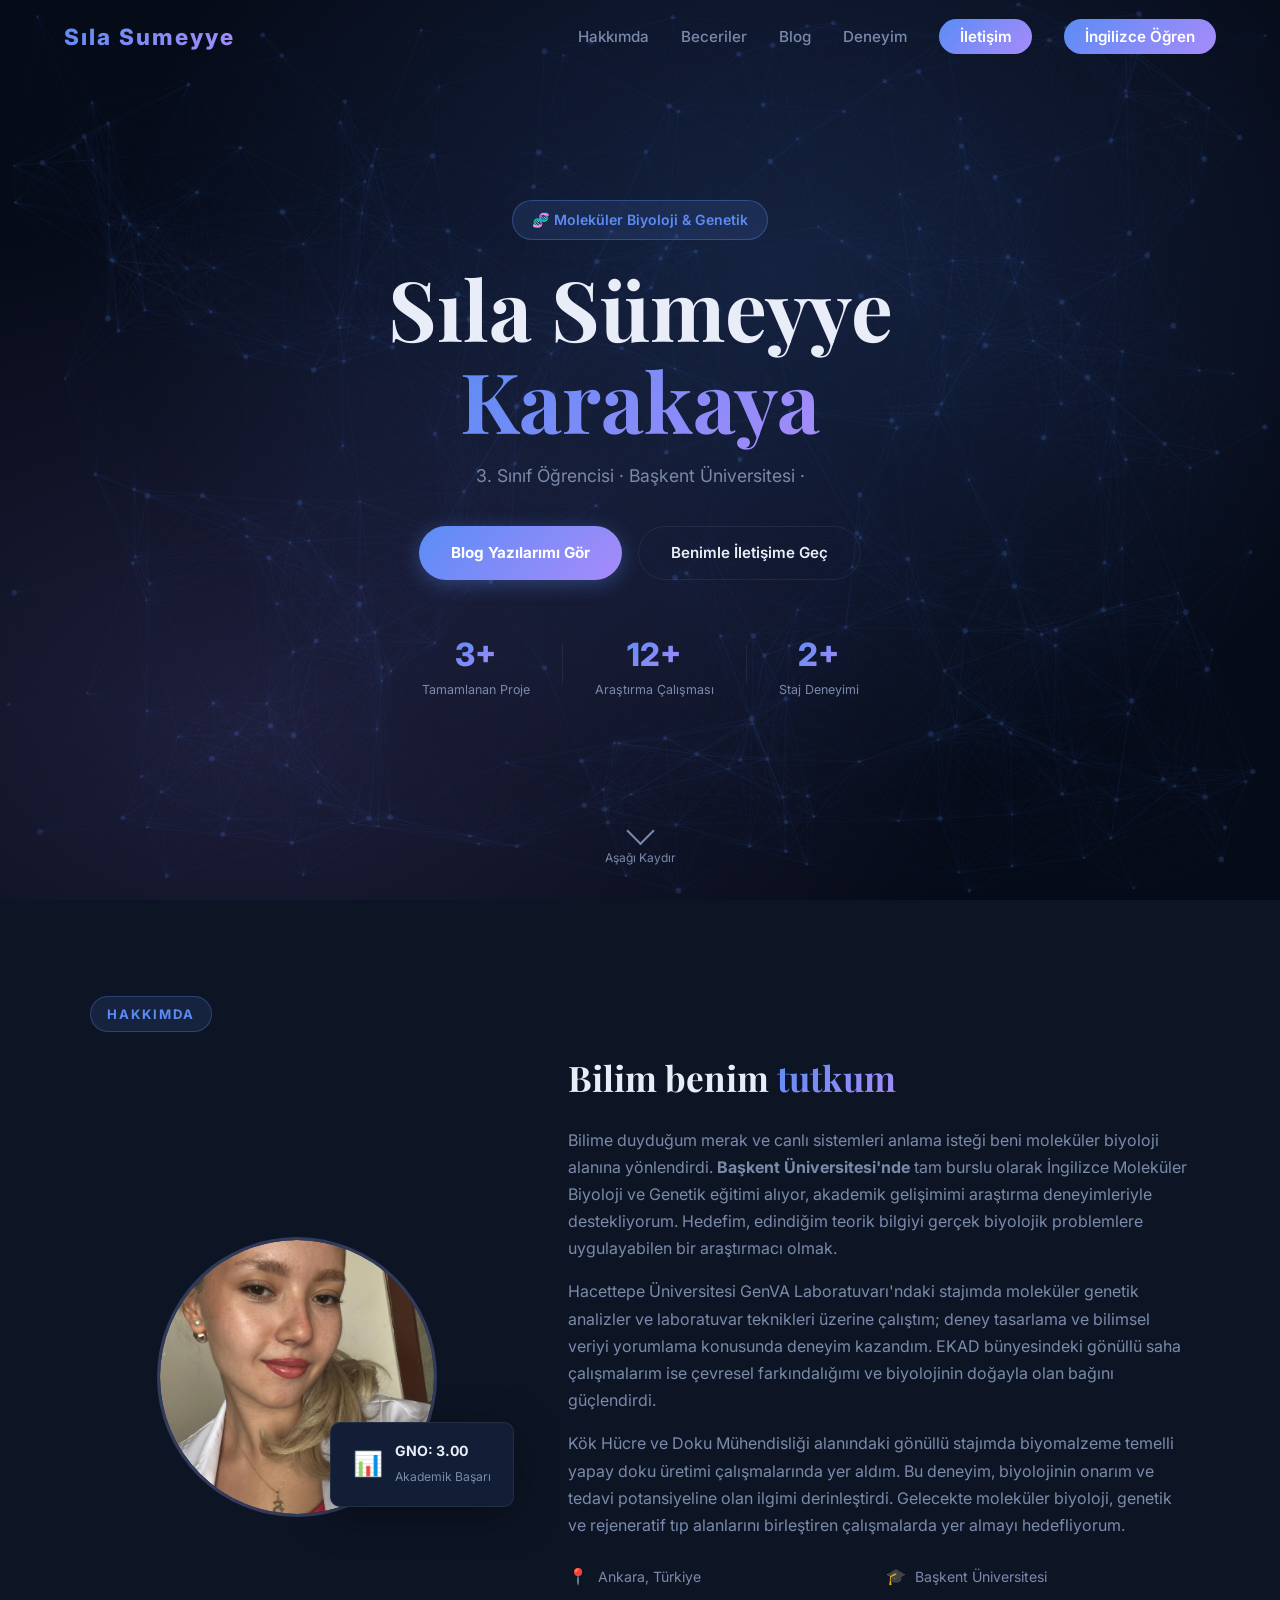
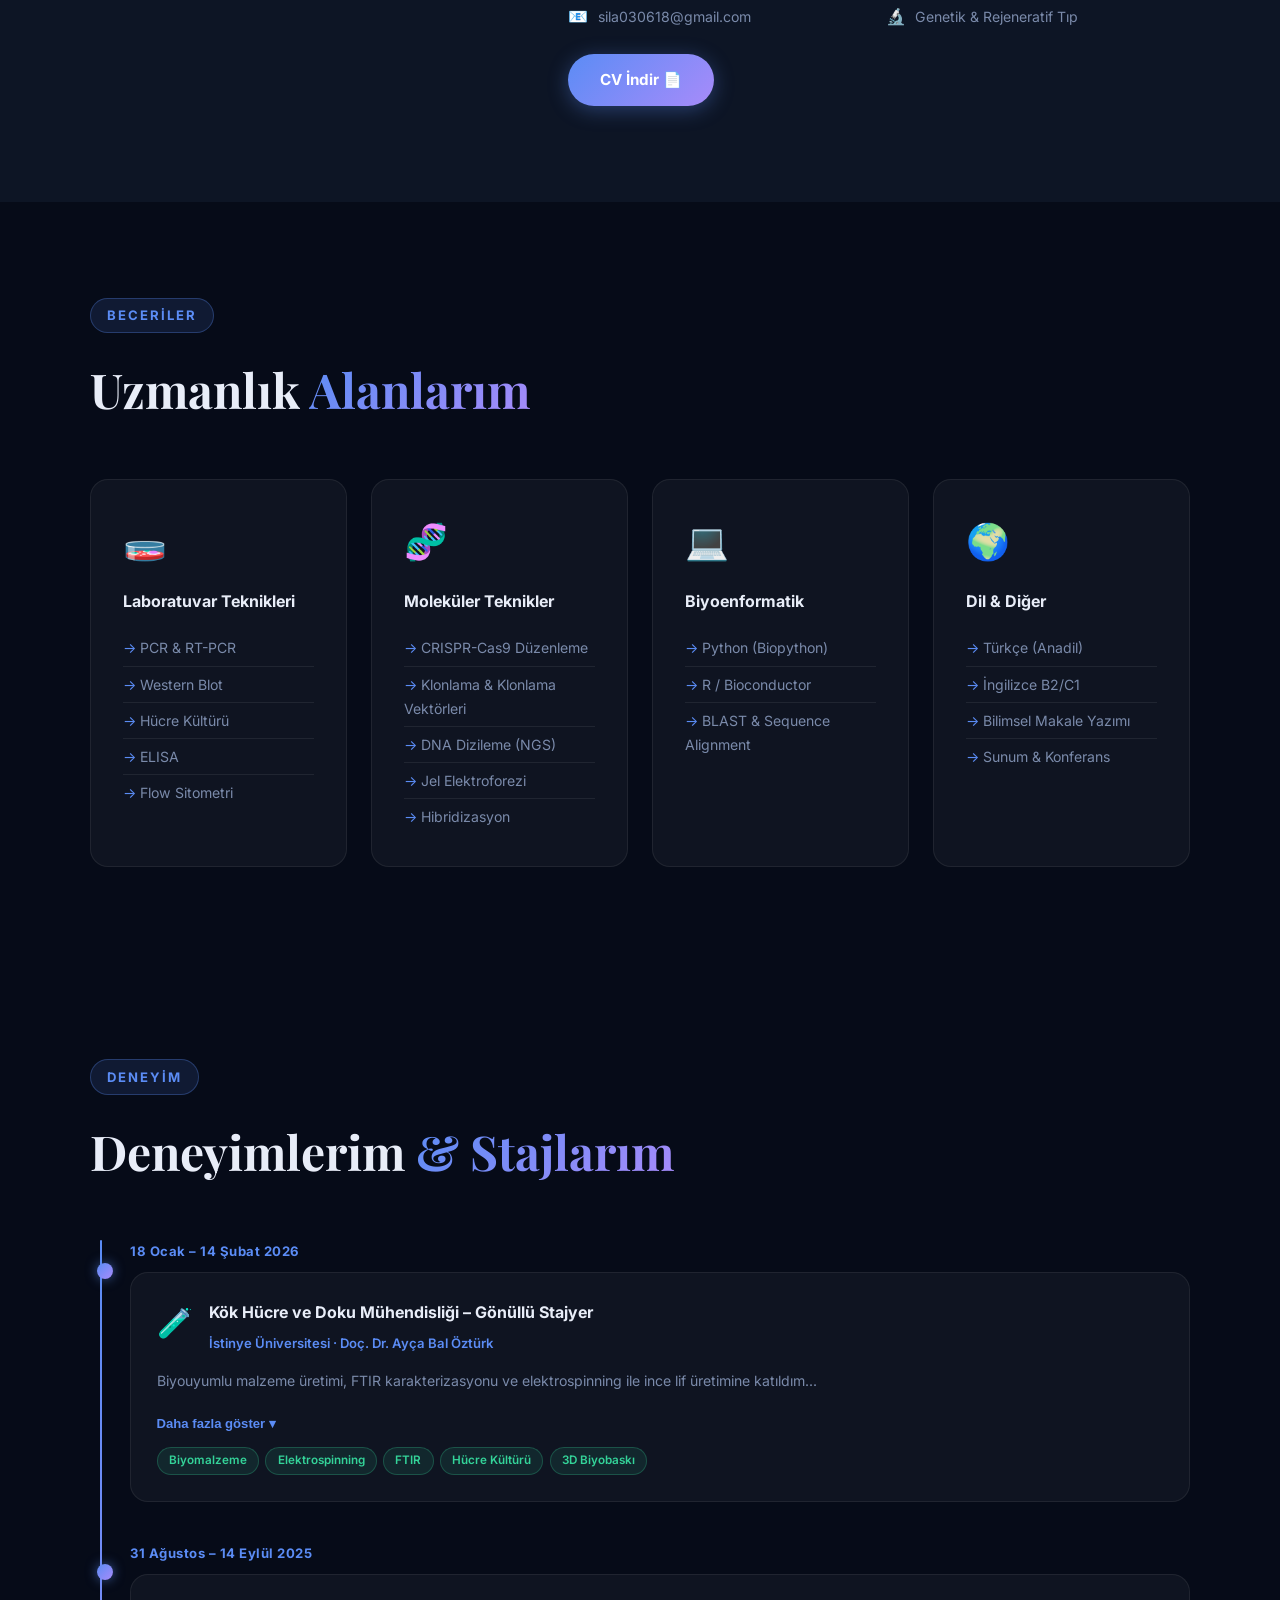
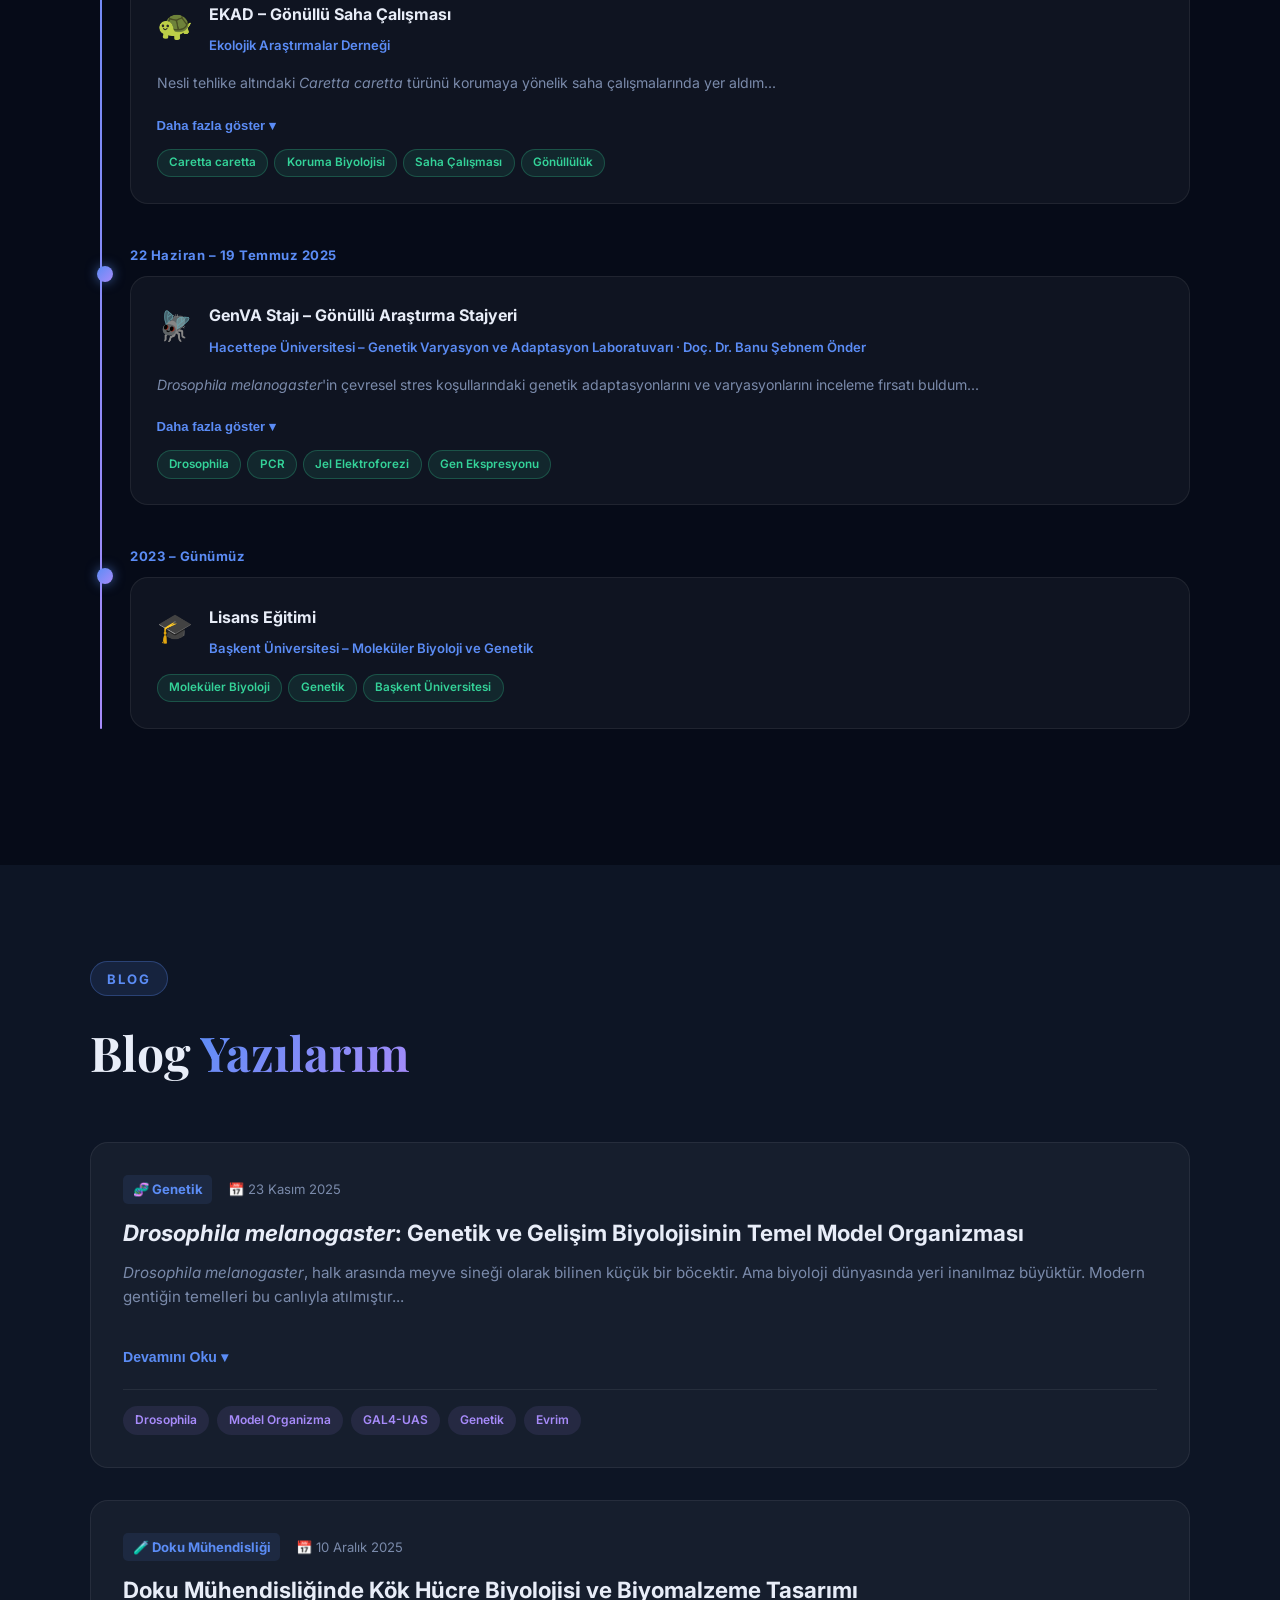
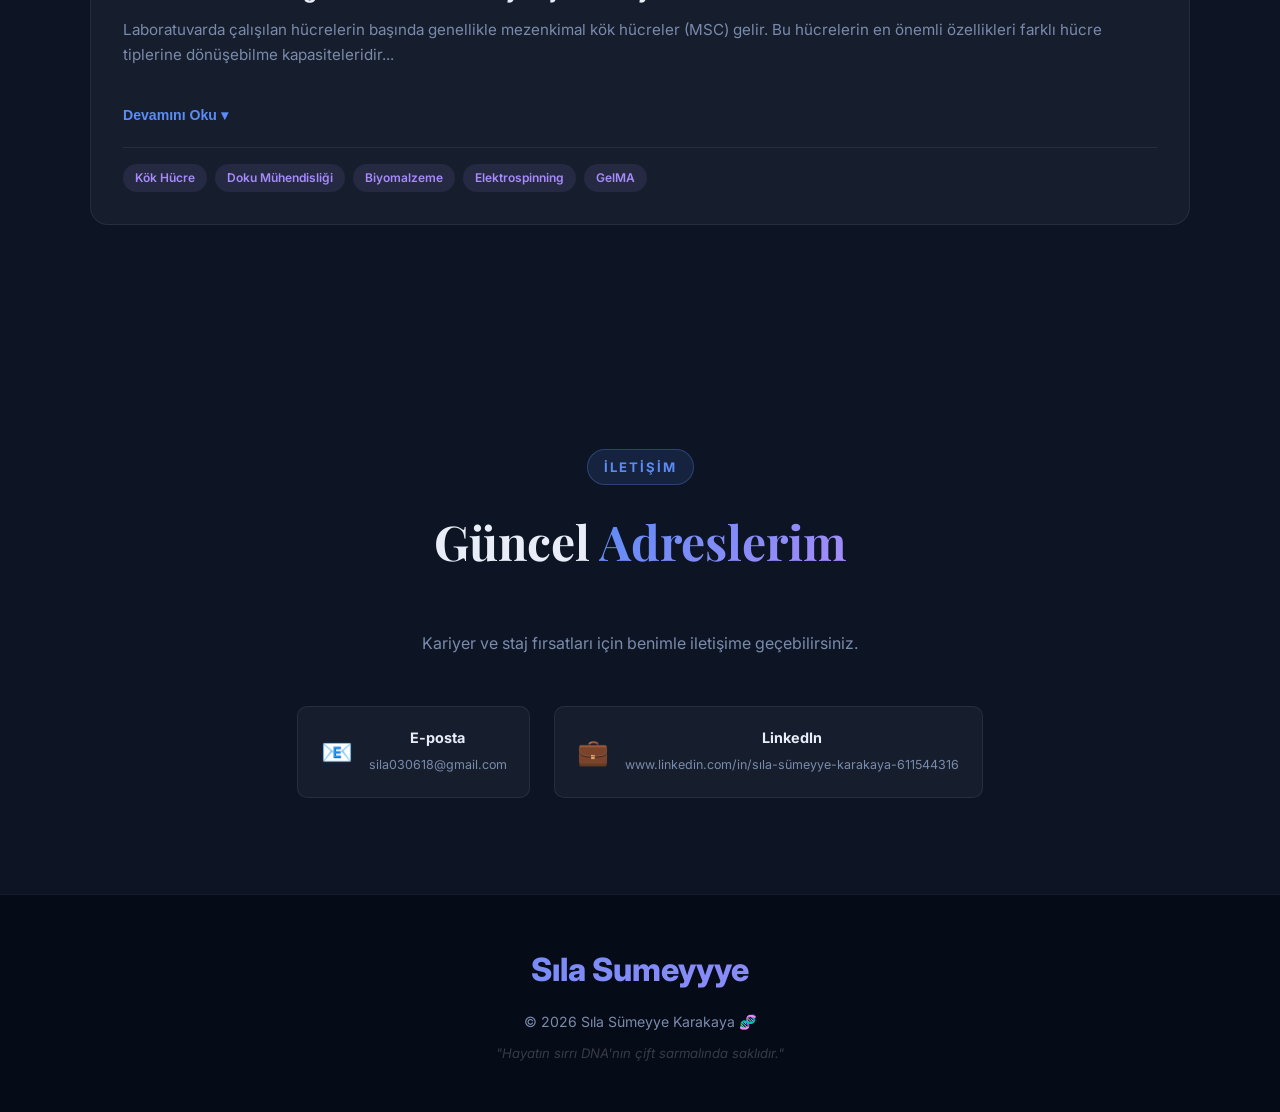
==== commit 35634d5f: "Update link for English learning page" ====
--- a/index.html
+++ b/index.html
@@ -38,7 +38,7 @@
       <li><a href="#blog">Blog</a></li>
       <li><a href="#experience">Deneyim</a></li>
       <li><a href="#contact" class="btn-nav">İletişim</a></li>
-      <li><a href="cümlealistirma.html" class="btn-nav">İngilizce Öğren</a></li>
+      <li><a href="kelimeeslestirme.html" class="btn-nav">İngilizce Öğren</a></li>
     </ul>
     <button class="hamburger" id="hamburger" aria-label="Menü">&#9776;</button>
   </nav>
